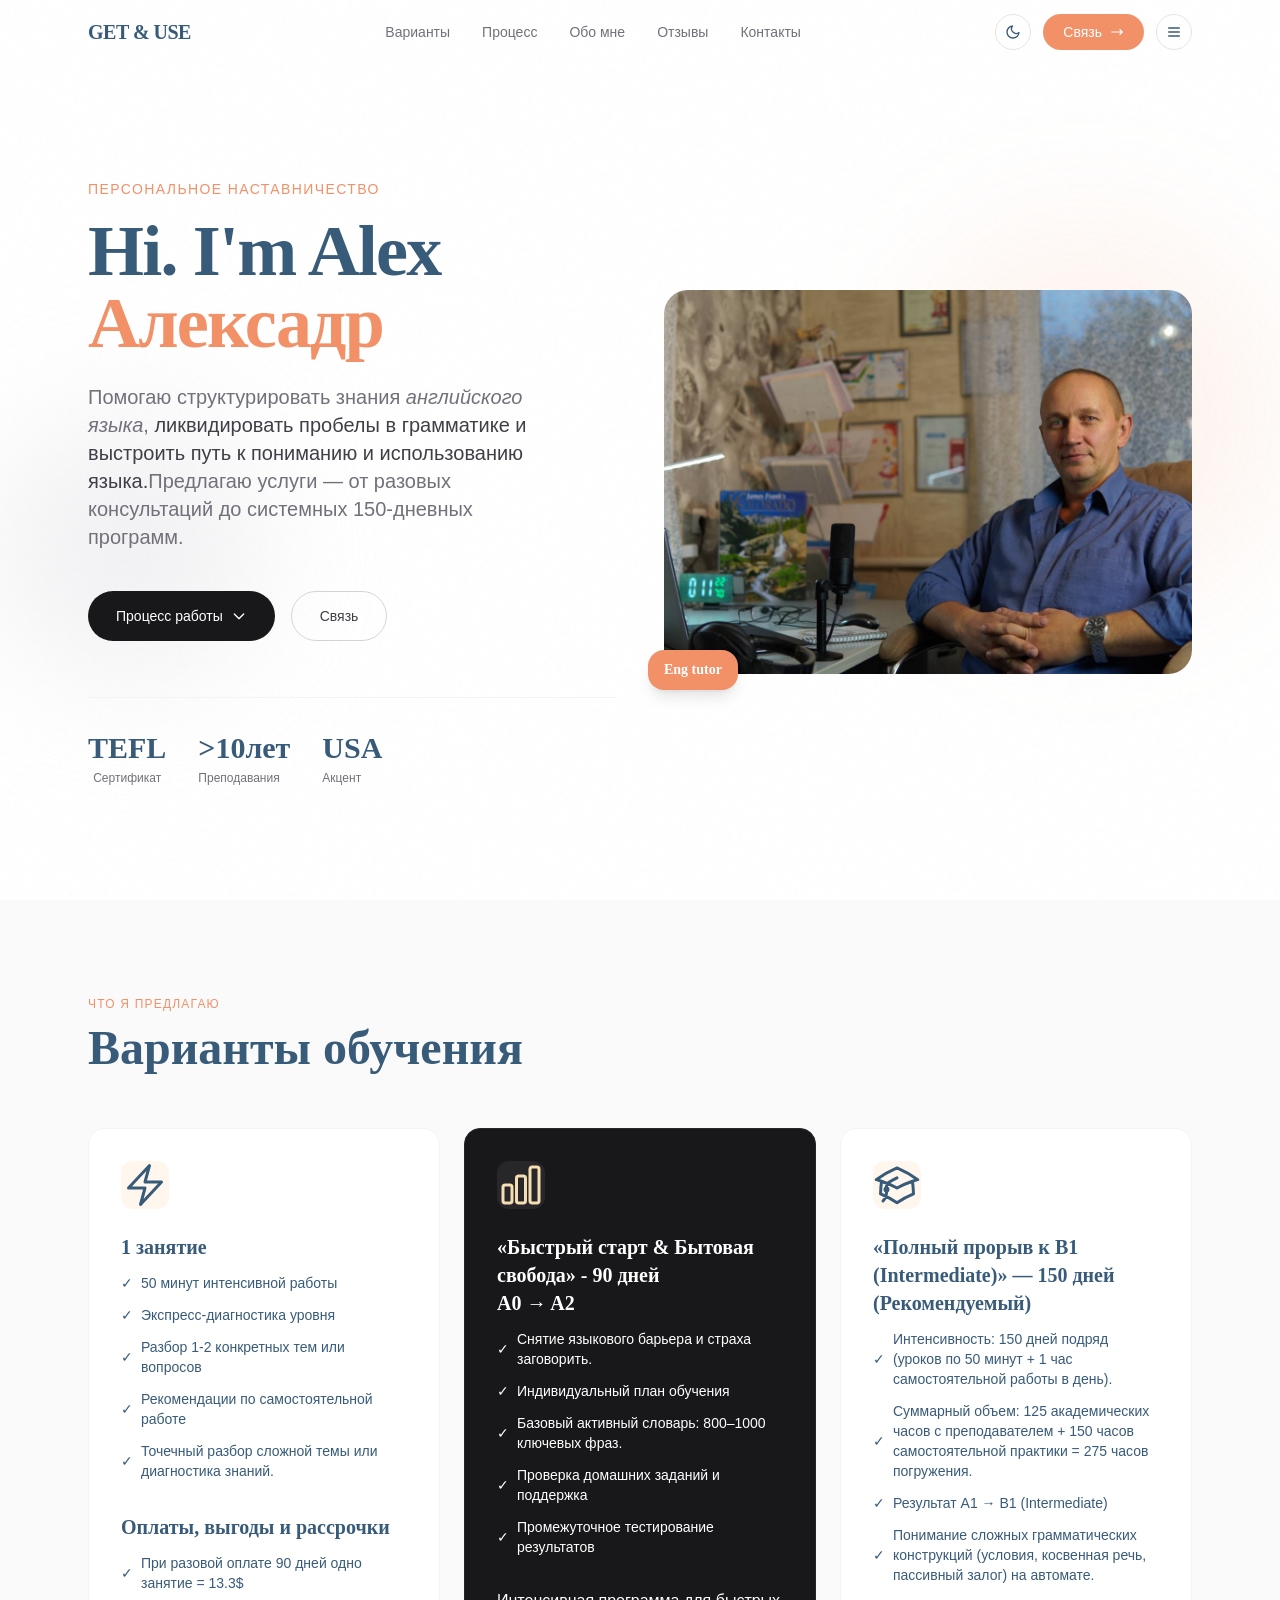
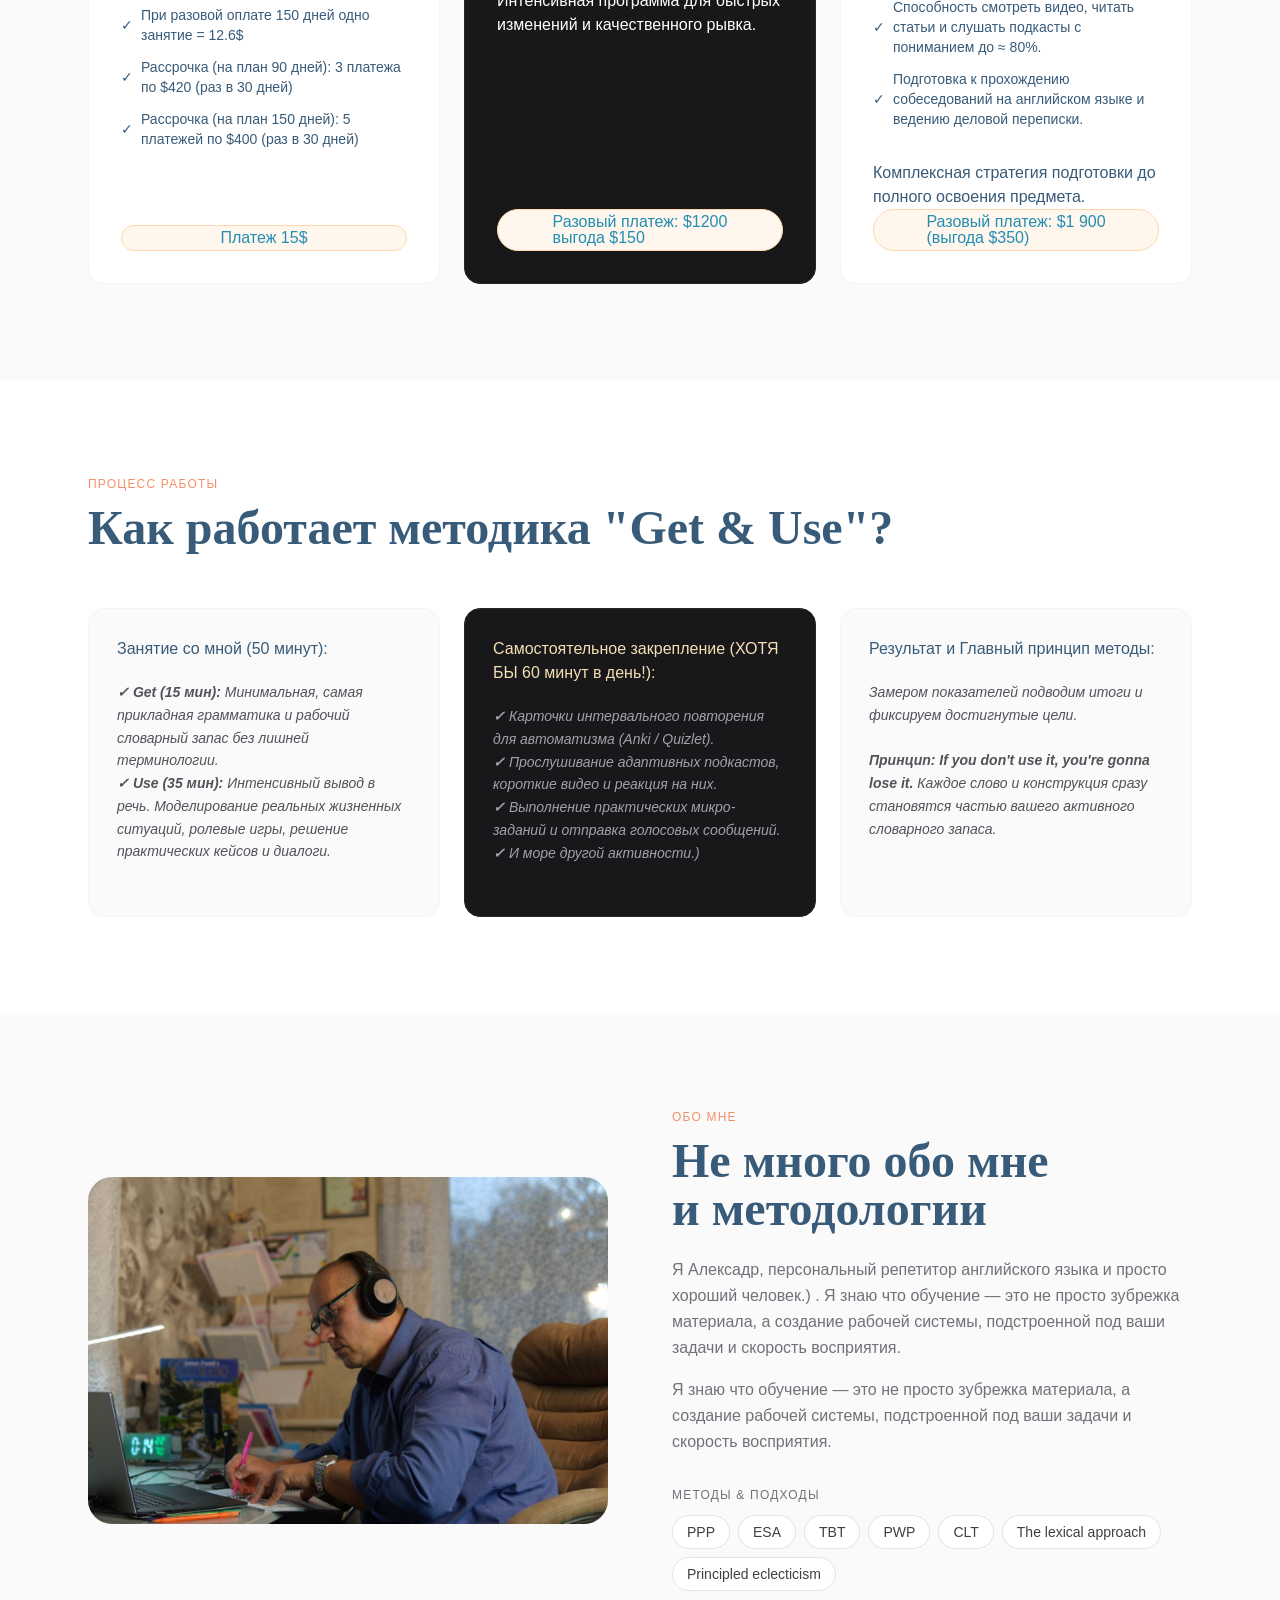
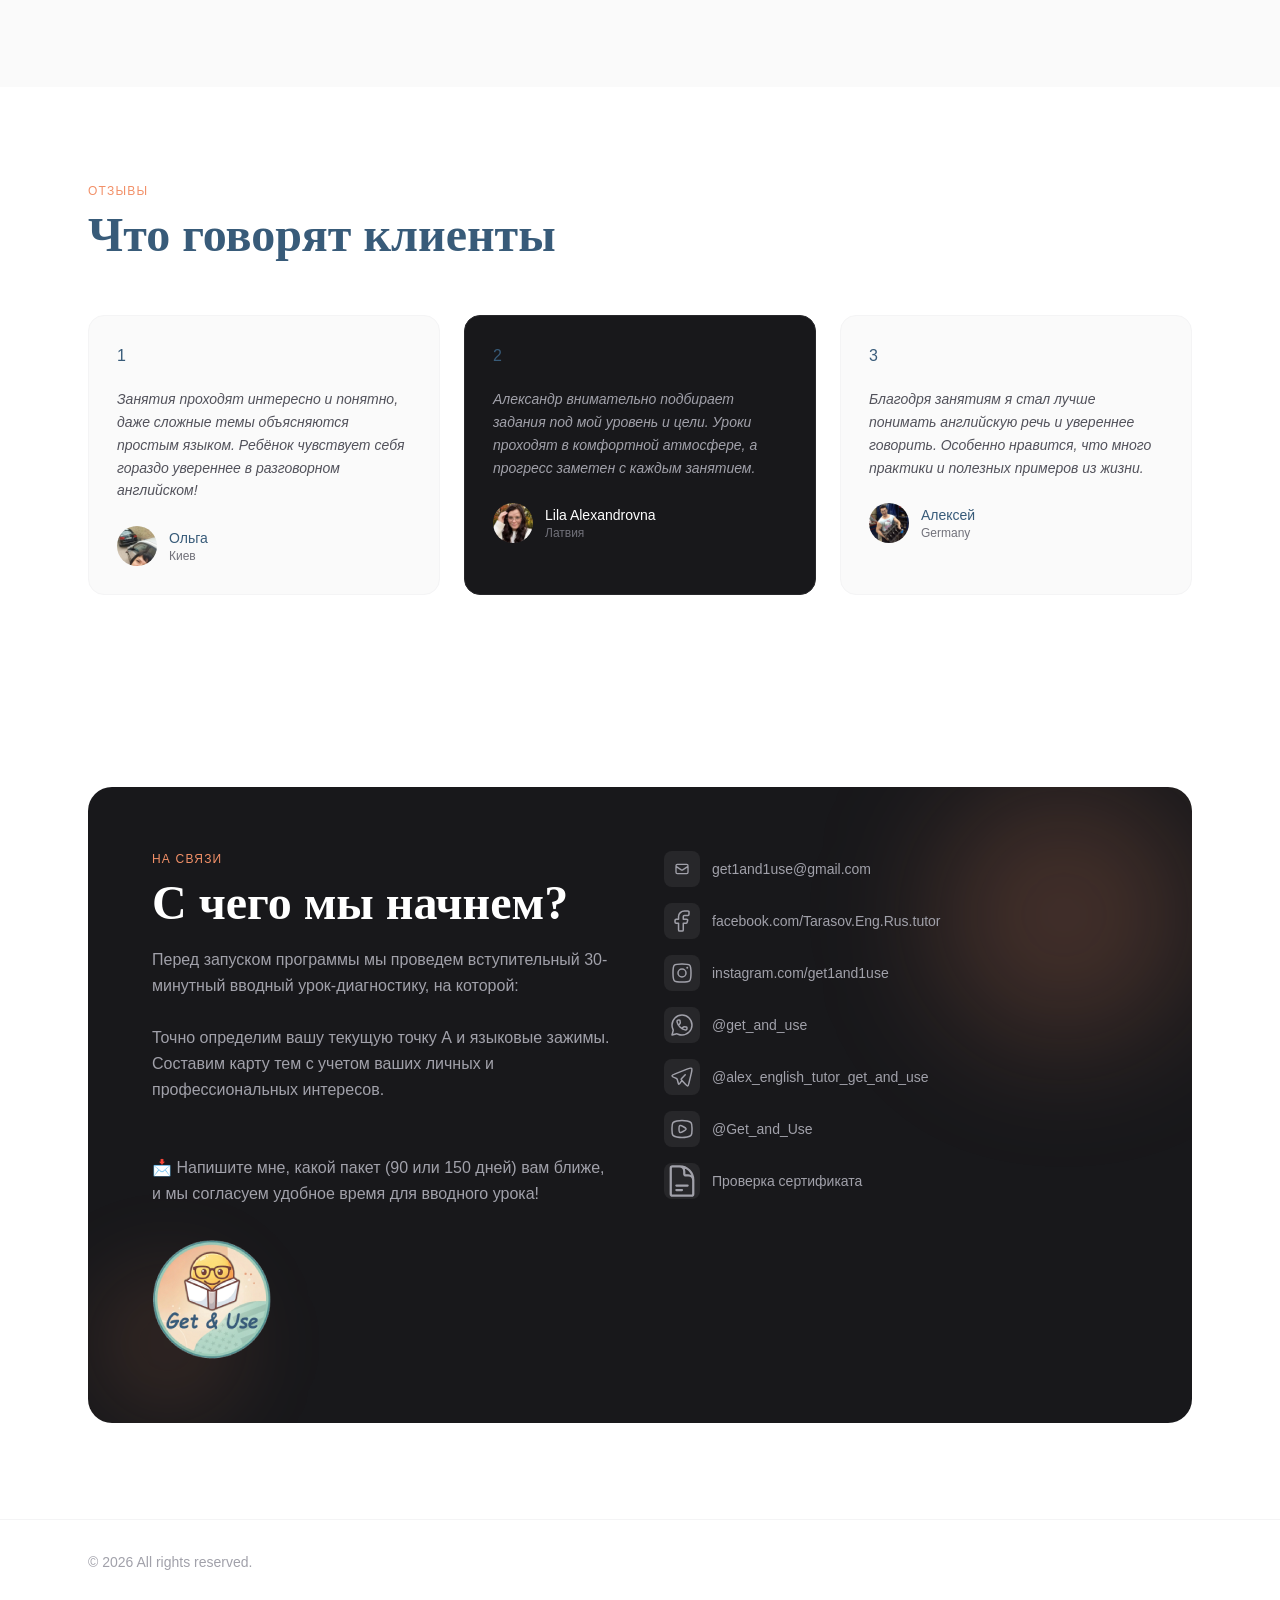
==== index.html @ e67968e3 "First commit" ====
<!DOCTYPE html>
<html lang="en" x-data="app()" :class="{&#39;dark&#39;:dark}" class="scroll-smooth"><head><meta http-equiv="Content-Type" content="text/html; charset=UTF-8">
<meta name="viewport" content="width=device-width, initial-scale=1.0">
<meta name="description" content="">
<meta name="keywords" content="">
<meta name="author" content="">
<meta property="og:title" content=" ">
<meta property="og:description" content="">
<meta property="og:type" content="website">
<title>Репетитор английского Alex - GET & USE</title>

<script defer="" src="./Website_files/cdn.min.js.download"></script>
<link rel="preconnect" href="https://fonts.googleapis.com/">
<link rel="preconnect" href="https://fonts.gstatic.com/" crossorigin="">
<link href="./Website_files/css2" rel="stylesheet">

<script>
tailwind.config = {
  darkMode: 'class',
  theme: {
    extend: {
      fontFamily: { display: ['PT Sans','sans-serif'], body: ['DM Sans','sans-serif'] },
      colors: { accent: '#FF6B2B', 'accent-light': '#FF8F5C' }
    }
  }
}
</script>

<style>
*,*::before,*::after{box-sizing:border-box}
html,body{font-family:'DM Sans',sans-serif}
h1,h2,h3,h4,h5,h6{font-family:'Comic Relief',sans-serif}
body{transition:background-color .3s,color .3s}

/* noise overlay */
body::before{content:'';position:fixed;inset:0;pointer-events:none;z-index:0;opacity:.35;
background-image:url("data:image/svg+xml,%3Csvg xmlns='http://www.w3.org/2000/svg' viewBox='0 0 200 200'%3E%3Cfilter id='n'%3E%3CfeTurbulence type='fractalNoise' baseFrequency='.9' numOctaves='4' stitchTiles='stitch'/%3E%3C/filter%3E%3Crect width='100%25' height='100%25' filter='url(%23n)' opacity='.05'/%3E%3C/svg%3E")}

/* scrollbar */
::-webkit-scrollbar{width:5px}
::-webkit-scrollbar-track{background:transparent}
::-webkit-scrollbar-thumb{background:#FF6B2B;border-radius:99px}

/* reveal on scroll */
.reveal{opacity:0;transform:translateY(26px);transition:opacity .6s cubic-bezier(.4,0,.2,1),transform .6s cubic-bezier(.4,0,.2,1)}
.reveal.in{opacity:1;transform:none}
.d1{transition-delay:.08s}.d2{transition-delay:.16s}.d3{transition-delay:.24s}.d4{transition-delay:.32s}

/* nav underline animation */
.nl{position:relative}
.nl::after{content:'';position:absolute;bottom:-2px;left:0;width:0;height:1.5px;background:currentColor;transition:width .22s cubic-bezier(.4,0,.2,1)}
.nl:hover::after,.nl.on::after{width:100%}
.nl.on{font-weight:500}

/* shimmer button */
.shimmer{position:relative;overflow:hidden}
.shimmer::after{content:'';position:absolute;top:0;left:-100%;width:60%;height:100%;background:rgba(255,255,255,.18);transform:skewX(-20deg);transition:left .4s cubic-bezier(.4,0,.2,1)}
.shimmer:hover::after{left:160%}

/* photo frames */
.pf{overflow:hidden;background:#d4d4d8}
.pf img{width:100%;height:100%;object-fit:cover;display:block}

/* card hover */
.card-h{transition:transform .28s cubic-bezier(.4,0,.2,1),border-color .18s}
.card-h:hover{transform:translateY(-4px)}

/* skill tag */
.stag{transition:border-color .18s}

[x-cloak]{display:none!important}
.dark header.scrolled{background-color:rgba(255,255,255,.95)!important}
.dark header.scrolled>nav{color:#18181b}
.dark header.scrolled>nav a:not(.shimmer),.dark header.scrolled>nav a:not(.shimmer) span{color:#18181b!important}
.dark header.scrolled>div{background-color:rgba(255,255,255,.95);border-color:#e4e4e7}
.dark header.scrolled>div a:not(.shimmer){color:#3f3f46!important}
.dark header.scrolled>div a:not(.shimmer):hover{color:#18181b!important}
</style>
<style>*, ::before, ::after{--tw-border-spacing-x:0;--tw-border-spacing-y:0;--tw-translate-x:0;--tw-translate-y:0;--tw-rotate:0;
  --tw-skew-x:0;--tw-skew-y:0;--tw-scale-x:1;--tw-scale-y:1;--tw-pan-x: ;--tw-pan-y: ;--tw-pinch-zoom: ;
  --tw-scroll-snap-strictness:proximity;--tw-gradient-from-position: ;--tw-gradient-via-position: ;--tw-gradient-to-position: ;
  --tw-ordinal: ;--tw-slashed-zero: ;--tw-numeric-figure: ;--tw-numeric-spacing: ;--tw-numeric-fraction: ;--tw-ring-inset: ;
  --tw-ring-offset-width:0px;--tw-ring-offset-color:#fff;
  --tw-ring-color:rgb(59 130 246 / 0.5);--tw-ring-offset-shadow:0 0 #0000;--tw-ring-shadow:0 0 #0000;
  --tw-shadow:0 0 #0000;--tw-shadow-colored:0 0 #0000;--tw-blur: ;--tw-brightness: ;--tw-contrast: ;
  --tw-grayscale: ;--tw-hue-rotate: ;--tw-invert: ;--tw-saturate: ;--tw-sepia: ;--tw-drop-shadow: ;
  --tw-backdrop-blur: ;--tw-backdrop-brightness: ;--tw-backdrop-contrast: ;--tw-backdrop-grayscale: ;
  --tw-backdrop-hue-rotate: ;--tw-backdrop-invert: ;--tw-backdrop-opacity: ;--tw-backdrop-saturate: ;
  --tw-backdrop-sepia: ;--tw-contain-size: ;--tw-contain-layout: ;--tw-contain-paint: ;--tw-contain-style: }
  ::backdrop{--tw-border-spacing-x:0;--tw-border-spacing-y:0;--tw-translate-x:0;--tw-translate-y:0;--tw-rotate:0;--tw-skew-x:0;--tw-skew-y:0;--tw-scale-x:1;--tw-scale-y:1;--tw-pan-x: ;--tw-pan-y: ;--tw-pinch-zoom: ;--tw-scroll-snap-strictness:proximity;--tw-gradient-from-position: ;--tw-gradient-via-position: ;--tw-gradient-to-position: ;--tw-ordinal: ;--tw-slashed-zero: ;--tw-numeric-figure: ;--tw-numeric-spacing: ;--tw-numeric-fraction: ;--tw-ring-inset: ;--tw-ring-offset-width:0px;--tw-ring-offset-color:#fff;--tw-ring-color:rgb(59 130 246 / 0.5);--tw-ring-offset-shadow:0 0 #0000;--tw-ring-shadow:0 0 #0000;--tw-shadow:0 0 #0000;--tw-shadow-colored:0 0 #0000;--tw-blur: ;--tw-brightness: ;--tw-contrast: ;--tw-grayscale: ;--tw-hue-rotate: ;--tw-invert: ;--tw-saturate: ;--tw-sepia: ;--tw-drop-shadow: ;--tw-backdrop-blur: ;--tw-backdrop-brightness: ;--tw-backdrop-contrast: ;--tw-backdrop-grayscale: ;--tw-backdrop-hue-rotate: ;--tw-backdrop-invert: ;--tw-backdrop-opacity: ;--tw-backdrop-saturate: ;--tw-backdrop-sepia: ;--tw-contain-size: ;--tw-contain-layout: ;--tw-contain-paint: ;--tw-contain-style: }/* ! tailwindcss v3.4.17 | MIT License | https://tailwindcss.com */*,::after,::before{box-sizing:border-box;border-width:0;border-style:solid;border-color:#e5e7eb}::after,::before{--tw-content:''}:host,html{line-height:1.5;-webkit-text-size-adjust:100%;-moz-tab-size:4;tab-size:4;font-family:ui-sans-serif, system-ui, sans-serif, "Apple Color Emoji", "Segoe UI Emoji", "Segoe UI Symbol", "Noto Color Emoji";
  font-feature-settings:normal;font-variation-settings:normal;-webkit-tap-highlight-color:transparent}body{margin:0;line-height:inherit}hr{height:0;color:inherit;border-top-width:1px}abbr:where([title]){-webkit-text-decoration:underline dotted;text-decoration:underline dotted}h1,h2,h3,h4,h5,h6{font-size:inherit;font-weight:inherit}a{color:inherit;text-decoration:inherit}b,strong{font-weight:bolder}code,kbd,pre,samp{font-family:ui-monospace, SFMono-Regular, Menlo, Monaco, Consolas, "Liberation Mono", "Courier New", monospace;font-feature-settings:normal;font-variation-settings:normal;font-size:1em}small{font-size:80%}sub,sup{font-size:75%;line-height:0;position:relative;vertical-align:baseline}sub{bottom:-.25em}sup{top:-.5em}table{text-indent:0;border-color:inherit;border-collapse:collapse}button,input,optgroup,select,textarea{font-family:inherit;font-feature-settings:inherit;font-variation-settings:inherit;font-size:100%;font-weight:inherit;line-height:inherit;letter-spacing:inherit;color:inherit;margin:0;padding:0}button,select{text-transform:none}button,input:where([type=button]),input:where([type=reset]),input:where([type=submit]){-webkit-appearance:button;background-color:transparent;background-image:none}:-moz-focusring{outline:auto}:-moz-ui-invalid{box-shadow:none}progress{vertical-align:baseline}::-webkit-inner-spin-button,::-webkit-outer-spin-button{height:auto}[type=search]{-webkit-appearance:textfield;outline-offset:-2px}::-webkit-search-decoration{-webkit-appearance:none}::-webkit-file-upload-button{-webkit-appearance:button;font:inherit}summary{display:list-item}blockquote,dd,dl,figure,h1,h2,h3,h4,h5,h6,hr,p,pre{margin:0}fieldset{margin:0;padding:0}legend{padding:0}menu,ol,ul{list-style:none;margin:0;padding:0}dialog{padding:0}textarea{resize:vertical}input::placeholder,textarea::placeholder{opacity:1;color:#9ca3af}[role=button],button{cursor:pointer}:disabled{cursor:default}audio,canvas,embed,iframe,img,object,svg,video{display:block;vertical-align:middle}img,video{max-width:100%;height:auto}[hidden]:where(:not([hidden=until-found])){display:none}.pointer-events-none{pointer-events:none}.fixed{position:fixed}.absolute{position:absolute}.relative{position:relative}.inset-x-0{left:0px;right:0px}.-bottom-4{bottom:-1rem}.-left-4{left:-1rem}.bottom-1\/4{bottom:25%}.left-0{left:0px}.right-0{right:0px}.top-0{top:0px}.top-1\/4{top:25%}.bottom-0{bottom:0px}.z-10{z-index:10}.z-50{z-index:50}.order-1{order:1}.order-2{order:2}.mx-auto{margin-left:auto;margin-right:auto}.mb-1\.5{margin-bottom:0.375rem}.mb-10{margin-bottom:2.5rem}.mb-14{margin-bottom:3.5rem}.mb-2{margin-bottom:0.5rem}.mb-3{margin-bottom:0.75rem}.mb-4{margin-bottom:1rem}.mb-5{margin-bottom:1.25rem}.mb-6{margin-bottom:1.5rem}.mb-8{margin-bottom:2rem}.mt-1{margin-top:0.25rem}.mt-14{margin-top:3.5rem}.block{display:block}.flex{display:flex}.inline-flex{display:inline-flex}.grid{display:grid}.hidden{display:none}.aspect-square{aspect-ratio:1 / 1}.h-12{height:3rem}.h-16{height:4rem}.h-3\.5{height:0.875rem}.h-4{height:1rem}.h-48{height:12rem}.h-6{height:1.5rem}.h-64{height:16rem}.h-72{height:18rem}.h-9{height:2.25rem}.h-96{height:24rem}.h-full{height:100%}.h-10{height:2.5rem}.h-40{height:10rem}.h-44{height:11rem}.min-h-screen{min-height:100vh}.w-12{width:3rem}.w-3\.5{width:0.875rem}.w-4{width:1rem}.w-6{width:1.5rem}.w-64{width:16rem}.w-72{width: 25rem}.w-9{width:2.25rem}.w-96{width:24rem}.w-full{width:100%}.w-10{width:2.5rem}.w-40{width:10rem}.max-w-6xl{max-width:72rem}.max-w-md{max-width:28rem}.max-w-sm{max-width:24rem}.shrink-0{flex-shrink:0}.resize-none{resize:none}.flex-col{flex-direction:column}.flex-wrap{flex-wrap:wrap}.items-start{align-items:flex-start}.items-center{align-items:center}.justify-center{justify-content:center}.justify-between{justify-content:space-between}.gap-0\.5{gap:0.125rem}.gap-1\.5{gap:0.375rem}.gap-12{gap:3rem}.gap-16{gap:4rem}.gap-2{gap:0.5rem}.gap-3{gap:0.75rem}.gap-4{gap:1rem}.gap-6{gap:1.5rem}.gap-8{gap:2rem}.self-start{align-self:flex-start}.overflow-hidden{overflow:hidden}.scroll-smooth{scroll-behavior:smooth}.rounded-2xl{border-radius:1rem}.rounded-3xl{border-radius:1.5rem}.rounded-full{border-radius:9999px}.rounded-xl{border-radius:0.75rem}.rounded-lg{border-radius:0.5rem}.border{border-width:1px}.border-t{border-top-width:1px}.border-orange-200{--tw-border-opacity:1;border-color:rgb(254 215 170 / var(--tw-border-opacity, 1))}.border-zinc-100{--tw-border-opacity:1;border-color:rgb(244 244 245 / var(--tw-border-opacity, 1))}.border-zinc-200{--tw-border-opacity:1;border-color:rgb(228 228 231 / var(--tw-border-opacity, 1))}.border-zinc-300{--tw-border-opacity:1;border-color:rgb(212 212 216 / var(--tw-border-opacity, 1))}.border-zinc-800{--tw-border-opacity:1;border-color:rgb(39 39 42 / var(--tw-border-opacity, 1))}.border-zinc-700{--tw-border-opacity:1;border-color:rgb(63 63 70 / var(--tw-border-opacity, 1))}
  .bg-accent{--tw-bg-opacity:1;background-color:rgb(242 144 104 / var(--tw-bg-opacity, 1))}.bg-accent\/10{background-color:rgb(242 144 104 / 0.1)}.bg-orange-50{--tw-bg-opacity:1;background-color:rgb(255 247 237 / var(--tw-bg-opacity, 1))}.bg-white{--tw-bg-opacity:1;background-color:rgb(255 255 255 / var(--tw-bg-opacity, 1))}.bg-zinc-100{--tw-bg-opacity:1;background-color:rgb(244 244 245 / var(--tw-bg-opacity, 1))}.bg-zinc-200{--tw-bg-opacity:1;background-color:rgb(228 228 231 / var(--tw-bg-opacity, 1))}.bg-zinc-200\/50{background-color:rgb(228 228 231 / 0.5)}.bg-zinc-50{--tw-bg-opacity:1;background-color:rgb(250 250 250 / var(--tw-bg-opacity, 1))}.bg-zinc-800{--tw-bg-opacity:1;background-color:rgb(39 39 42 / var(--tw-bg-opacity, 1))}.bg-zinc-900{--tw-bg-opacity:1;background-color:rgb(24 24 27 / var(--tw-bg-opacity, 1))}.bg-accent\/20{background-color:rgb(242 144 104 / 0.2)}.fill-current{fill:currentColor}.p-6{padding:1.5rem}.p-7{padding:1.75rem}.p-8{padding:2rem}.p-10{padding:2.5rem}.px-3{padding-left:0.75rem;padding-right:0.75rem}.px-3\.5{padding-left:0.875rem;padding-right:0.875rem}.px-4{padding-left:1rem;padding-right:1rem}
  .px-5{padding-left:1.25rem;padding-right:1.25rem}.px-6{padding-left:1.5rem;padding-right:1.5rem}.px-7{padding-left:1.75rem;padding-right:1.75rem}.py-1{padding-top:0.25rem;padding-bottom:0.25rem}.py-1\.5{padding-top:0.375rem;padding-bottom:0.375rem}.py-2{padding-top:0.5rem;padding-bottom:0.5rem}.py-2\.5{padding-top:0.625rem;padding-bottom:0.625rem}.py-24{padding-top:6rem;padding-bottom:6rem}.py-3\.5{padding-top:0.875rem;padding-bottom:0.875rem}.py-5{padding-top:1.25rem;padding-bottom:1.25rem}.px-2\.5{padding-left:0.625rem;padding-right:0.625rem}.py-3{padding-top:0.75rem;padding-bottom:0.75rem}.py-8{padding-top:2rem;padding-bottom:2rem}.pt-16{padding-top:4rem}.pt-2{padding-top:0.5rem}.pt-8{padding-top:2rem}.font-display{font-family:CURSIVE}.text-2xl{font-size:1.5rem;line-height:2rem}.text-3xl{font-size:1.875rem;line-height:2.25rem}.text-4xl{font-size:2.25rem;line-height:2.5rem}.text-5xl{font-size:3rem;line-height:1}.text-lg{font-size:1.125rem;line-height:1.75rem}.text-sm{font-size:0.875rem;line-height:1.25rem}.text-xl{font-size:1.25rem;line-height:1.75rem}.text-xs{font-size:0.75rem;line-height:1rem}.font-bold{font-weight:700}.font-light{font-weight:300}.font-medium{font-weight:500}.uppercase{text-transform:uppercase}.italic{font-style:italic}.leading-\[1\.05\]{line-height:1.05}.leading-relaxed{line-height:1.625}.leading-tight{line-height:1.25}.tracking-tight{letter-spacing:-0.025em}.tracking-widest{letter-spacing:0.1em}.text-accent{--tw-text-opacity:1;color:rgb(242 144 104 / var(--tw-text-opacity, 1))}.text-white{--tw-text-opacity:1;color:rgb(255 255 255 / var(--tw-text-opacity, 1))}
  .text-zinc-400{--tw-text-opacity:1;color:rgb(161 161 170 / var(--tw-text-opacity, 1))}
  .text-zinc-500{--tw-text-opacity:1;color:rgb(113 113 122 / var(--tw-text-opacity, 1))}
  .text-zinc-600{--tw-text-opacity:1;color:rgb(82 82 91 / var(--tw-text-opacity, 1))}
  .text-zinc-700{--tw-text-opacity:1;color:rgb(63 63 70 / var(--tw-text-opacity, 1))}
  .text-zinc-900{--tw-text-opacity:1;color:rgb(56 91 121 / var(--tw-text-opacity, 1))}
  
  .antialiased{-webkit-font-smoothing:antialiased;-moz-osx-font-smoothing:grayscale}
  .placeholder-zinc-600::placeholder{--tw-placeholder-opacity:1;color:rgb(82 82 91 / var(--tw-placeholder-opacity, 1))}
  .shadow-lg{--tw-shadow:0 10px 15px -3px rgb(0 0 0 / 0.1), 0 4px 6px -4px rgb(0 0 0 / 0.1);--tw-shadow-colored:0 10px 15px -3px var(--tw-shadow-color), 0 4px 6px -4px var(--tw-shadow-color);box-shadow:var(--tw-ring-offset-shadow, 0 0 #0000), var(--tw-ring-shadow, 0 0 #0000), var(--tw-shadow)}.blur-3xl{--tw-blur:blur(64px);filter:var(--tw-blur) var(--tw-brightness) var(--tw-contrast) var(--tw-grayscale) var(--tw-hue-rotate) var(--tw-invert) var(--tw-saturate) var(--tw-sepia) var(--tw-drop-shadow)}.blur-2xl{--tw-blur:blur(40px);filter:var(--tw-blur) var(--tw-brightness) var(--tw-contrast) var(--tw-grayscale) var(--tw-hue-rotate) var(--tw-invert) var(--tw-saturate) var(--tw-sepia) var(--tw-drop-shadow)}
  .transition-all{transition-property:all;transition-timing-function:cubic-bezier(0.4, 0, 0.2, 1);transition-duration:150ms}.transition-colors{transition-property:color, background-color, border-color, fill, stroke, -webkit-text-decoration-color;transition-property:color, background-color, border-color, text-decoration-color, fill, stroke;transition-property:color, background-color, border-color, text-decoration-color, fill, stroke, -webkit-text-decoration-color;transition-timing-function:cubic-bezier(0.4, 0, 0.2, 1);transition-duration:150ms}.duration-300{transition-duration:300ms}.hover\:border-accent:hover{--tw-border-opacity:1;border-color:rgb(255 107 43 / var(--tw-border-opacity, 1))}.hover\:bg-accent-light:hover{--tw-bg-opacity:1;background-color:rgb(255 143 92 / var(--tw-bg-opacity, 1))}.hover\:bg-zinc-100:hover{--tw-bg-opacity:1;background-color:rgb(244 244 245 / var(--tw-bg-opacity, 1))}.hover\:bg-zinc-50:hover{--tw-bg-opacity:1;background-color:rgb(250 250 250 / var(--tw-bg-opacity, 1))}.hover\:bg-zinc-700:hover{--tw-bg-opacity:1;background-color:rgb(63 63 70 / var(--tw-bg-opacity, 1))}.hover\:text-accent:hover{--tw-text-opacity:1;color:rgb(255 107 43 / var(--tw-text-opacity, 1))}
  .hover\:text-zinc-900:hover{--tw-text-opacity:1;color:rgb(56 91 121 / var(--tw-text-opacity, 1))}
  .hover\:text-white:hover{--tw-text-opacity:1;color:rgb(255 255 255 / var(--tw-text-opacity, 1))}
  .focus\:border-accent:focus{--tw-border-opacity:1;border-color:rgb(255 107 43 / var(--tw-border-opacity, 1))}
  .focus\:outline-none:focus{outline:2px solid transparent;outline-offset:2px}
  .group:hover .group-hover\:bg-accent\/10{background-color:rgb(255 107 43 / 0.1)}
  .group:hover .group-hover\:bg-accent\/20{background-color:rgb(255 107 43 / 0.2)}
  .group:hover .group-hover\:text-accent{--tw-text-opacity:1;color:rgb(255 107 43 / var(--tw-text-opacity, 1))}
  .dark\:border-zinc-700:is(.dark *){--tw-border-opacity:1;border-color:rgb(63 63 70 / var(--tw-border-opacity, 1))}
  .dark\:border-zinc-800:is(.dark *){--tw-border-opacity:1;border-color:rgb(39 39 42 / var(--tw-border-opacity, 1))}
  .dark\:border-zinc-900:is(.dark *){--tw-border-opacity:1;border-color:rgb(24 24 27 / var(--tw-border-opacity, 1))}
  .dark\:bg-white:is(.dark *){--tw-bg-opacity:1;background-color:rgb(255 255 255 / var(--tw-bg-opacity, 1))}
  .dark\:bg-zinc-700:is(.dark *){--tw-bg-opacity:1;background-color:rgb(63 63 70 / var(--tw-bg-opacity, 1))}
  .dark\:bg-zinc-800:is(.dark *){--tw-bg-opacity:1;background-color:rgb(39 39 42 / var(--tw-bg-opacity, 1))}
  .dark\:bg-zinc-800\/30:is(.dark *){background-color:rgb(39 39 42 / 0.3)}
  .dark\:bg-zinc-900:is(.dark *){--tw-bg-opacity:1;background-color:rgb(24 24 27 / var(--tw-bg-opacity, 1))}
  .dark\:bg-zinc-900\/40:is(.dark *){background-color:rgb(24 24 27 / 0.4)}
  .dark\:bg-zinc-950:is(.dark *){--tw-bg-opacity:1;background-color:rgb(9 9 11 / var(--tw-bg-opacity, 1))}
  .dark\:text-white:is(.dark *){--tw-text-opacity:1;color:rgb(255 255 255 / var(--tw-text-opacity, 1))}
  .dark\:text-zinc-100:is(.dark *){--tw-text-opacity:1;color:rgb(244 244 245 / var(--tw-text-opacity, 1))}
  .dark\:text-zinc-300:is(.dark *){--tw-text-opacity:1;color:rgb(212 212 216 / var(--tw-text-opacity, 1))}
  .dark\:text-zinc-400:is(.dark *){--tw-text-opacity:1;color:rgb(161 161 170 / var(--tw-text-opacity, 1))}
  
  .dark\:text-zinc-900:is(.dark *){--tw-text-opacity:1;color:rgb(56 91 121 / var(--tw-text-opacity, 1))}
  .dark\:hover\:bg-zinc-200:hover:is(.dark *){--tw-bg-opacity:1;background-color:rgb(228 228 231 / var(--tw-bg-opacity, 1))}
  .dark\:hover\:bg-zinc-900:hover:is(.dark *){--tw-bg-opacity:1;background-color:rgb(24 24 27 / var(--tw-bg-opacity, 1))}
  .dark\:hover\:text-white:hover:is(.dark *){--tw-text-opacity:1;color:rgb(255 255 255 / var(--tw-text-opacity, 1))}@media (min-width: 640px){.sm\:grid-cols-2{grid-template-columns:repeat(2, minmax(0, 1fr))}.sm\:flex-row{flex-direction:row}.sm\:items-end{align-items:flex-end}.sm\:self-auto{align-self:auto}}@media (min-width: 768px){.md\:order-1{order:1}.md\:order-2{order:2}.md\:row-span-2{grid-row:span 2 / span 2}.md\:flex{display:flex}.md\:inline-flex{display:inline-flex}.md\:hidden{display:none}.md\:h-80{height:18rem}.md\:w-80{width:33rem}.md\:grid-cols-2{grid-template-columns:repeat(2, minmax(0, 1fr))}.md\:grid-cols-3{grid-template-columns:repeat(3, minmax(0, 1fr))}.md\:justify-end{justify-content:flex-end}.md\:p-16{padding:4rem}.md\:text-5xl{font-size:3rem;line-height:1}.md\:text-6xl{font-size:3.75rem;line-height:1}.md\:text-xl{font-size:1.25rem;line-height:1.75rem}}@media (min-width: 1024px){.lg\:h-96{height:24rem}.lg\:w-96{width:33rem}.lg\:text-7xl{font-size:4.5rem;line-height:1}}
  
  .bg-white\/90 {
    background-color: rgb(255 255 255 / 0.9);
  }
  .backdrop-blur-md {
    --tw-backdrop-blur: blur(12px);
  }
  .flex {
    display: flex;
  }
  .space-y-3 > :not([hidden]) ~ :not([hidden]) {
    --tw-space-y-reverse: 0;
    margin-top: calc(0.75rem * calc(1 - var(--tw-space-y-reverse)));
    margin-bottom: calc(0.75rem * var(--tw-space-y-reverse));
  }
  .mr-2{margin-right: 0.5rem;}
  .price_box {
    display: flex;
    justify-content: center; /* horizontal */
    align-items: center;     /* vertical */
    font-size: 1em;
    margin-top: auto;
    color: rgb(35 141 178);
  }
  .wheat{color: wheat; }

</style><style></style></head>

<body class="bg-white dark:bg-zinc-950 text-zinc-900 dark:text-zinc-100 antialiased">

<!-- ═══ NAV ═══ -->
<header class="fixed inset-x-0 top-0 z-50 transition-all duration-300" :class="sc?&#39;bg-white/90 dark:bg-zinc-950/90 backdrop-blur-md shadow-sm shadow-black/5 scrolled&#39;:&#39;&#39;">
  <nav class="max-w-6xl mx-auto px-6 h-16 flex items-center justify-between" aria-label="Main navigation">

    <a href="/" class="font-display font-bold text-xl tracking-tight relative z-10">
      <span class="text-zinc-900 dark:text-white">GET & USE</span><!--span class="text-accent">USE</span-->
    </a>

    <ul class="hidden md:flex items-center gap-8 text-sm" role="list">
      <li><a href="#services" class="nl text-zinc-500 dark:text-zinc-400 hover:text-zinc-900 dark:hover:text-white transition-colors" :class="s===&#39;services&#39;?&#39;on !text-zinc-900 dark:!text-white&#39;:&#39;&#39;">Варианты</a></li>
      <li><a href="#work" class="nl text-zinc-500 dark:text-zinc-400 hover:text-zinc-900 dark:hover:text-white transition-colors" :class="s===&#39;work&#39;?&#39;on !text-zinc-900 dark:!text-white&#39;:&#39;&#39;">Процесс</a></li>
      <li><a href="#about" class="nl text-zinc-500 dark:text-zinc-400 hover:text-zinc-900 dark:hover:text-white transition-colors" :class="s===&#39;about&#39;?&#39;on !text-zinc-900 dark:!text-white&#39;:&#39;&#39;">Обо мне</a></li>
      <li><a href="#reviews" class="nl text-zinc-500 dark:text-zinc-400 hover:text-zinc-900 dark:hover:text-white transition-colors" :class="s===&#39;reviews&#39;?&#39;on !text-zinc-900 dark:!text-white&#39;:&#39;&#39;">Отзывы</a></li>
      <li><a href="#contact" class="nl text-zinc-500 dark:text-zinc-400 hover:text-zinc-900 dark:hover:text-white transition-colors" :class="s===&#39;contact&#39;?&#39;on !text-zinc-900 dark:!text-white&#39;:&#39;&#39;">Контакты</a></li>
    </ul>

    <div class="flex items-center gap-3">
      <!-- dark toggle -->
      <button @click="dark=!dark" class="w-9 h-9 flex items-center justify-center rounded-full border border-zinc-200 dark:border-zinc-800 hover:bg-zinc-100 dark:hover:bg-zinc-900 transition-colors" :aria-label="dark?&#39;Light mode&#39;:&#39;Dark mode&#39;" aria-label="Dark mode">
        <svg x-show="!dark" class="w-4 h-4" fill="none" viewBox="0 0 24 24" stroke="currentColor" aria-hidden="true"><path stroke-linecap="round" stroke-linejoin="round" stroke-width="2" d="M21 12.79A9 9 0 1111.21 3 7 7 0 0021 12.79z"></path></svg>
        <svg x-show="dark" class="w-4 h-4" fill="none" viewBox="0 0 24 24" stroke="currentColor" aria-hidden="true" style="display: none;"><path stroke-linecap="round" stroke-linejoin="round" stroke-width="2" d="M12 3v1m0 16v1m9-9h-1M4 12H3m15.364-6.364l-.707.707M6.343 17.657l-.707.707M17.657 17.657l-.707-.707M6.343 6.343l-.707-.707M12 8a4 4 0 100 8 4 4 0 000-8z"></path></svg>
      </button>
      <!-- связь -->
      <a href="#contact" class="hidden md:inline-flex items-center gap-2 shimmer bg-accent text-white text-sm font-medium px-5 py-2 rounded-full hover:bg-accent-light transition-colors">
        Связь <svg class="w-3.5 h-3.5" fill="none" viewBox="0 0 24 24" stroke="currentColor" aria-hidden="true"><path stroke-linecap="round" stroke-linejoin="round" stroke-width="2" d="M17 8l4 4m0 0l-4 4m4-4H3"></path></svg>
      </a>
      <!-- hamburger -->
      <button @click="mm=!mm" class="md:hidden w-9 h-9 flex items-center justify-center rounded-full border border-zinc-200 dark:border-zinc-800" :aria-expanded="mm" aria-label="Toggle menu" aria-expanded="false">
        <svg x-show="!mm" class="w-4 h-4" fill="none" viewBox="0 0 24 24" stroke="currentColor" aria-hidden="true"><path stroke-linecap="round" stroke-linejoin="round" stroke-width="2" d="M4 6h16M4 12h16M4 18h16"></path></svg>
        <svg x-show="mm" class="w-4 h-4" fill="none" viewBox="0 0 24 24" stroke="currentColor" aria-hidden="true" style="display: none;"><path stroke-linecap="round" stroke-linejoin="round" stroke-width="2" d="M6 18L18 6M6 6l12 12"></path></svg>
      </button>
    </div>
  </nav>

  <!-- mobile menu -->
  <div x-show="mm" x-transition:enter="transition ease-out duration-200" x-transition:enter-start="opacity-0 -translate-y-2" x-transition:enter-end="opacity-100 translate-y-0" x-transition:leave="transition ease-in duration-150" x-transition:leave-start="opacity-100 translate-y-0" x-transition:leave-end="opacity-0 -translate-y-2" class="md:hidden bg-white dark:bg-zinc-950 border-t border-zinc-100 dark:border-zinc-900" style="display: none;">
    <ul class="flex flex-col px-6 py-5 gap-4 text-sm font-medium" role="list">
      <li><a href="#services" @click="mm=false" class="block text-zinc-700 dark:text-zinc-300 hover:text-accent transition-colors">Services</a></li>
      <li><a href="#work" @click="mm=false" class="block text-zinc-700 dark:text-zinc-300 hover:text-accent transition-colors">Work</a></li>
      <li><a href="#about" @click="mm=false" class="block text-zinc-700 dark:text-zinc-300 hover:text-accent transition-colors">About</a></li>
      <li><a href="https://themewagon.github.io/folio-tailwind/#reviews" @click="mm=false" class="block text-zinc-700 dark:text-zinc-300 hover:text-accent transition-colors">Reviews</a></li>
      <li><a href="https://themewagon.github.io/folio-tailwind/#blog" @click="mm=false" class="block text-zinc-700 dark:text-zinc-300 hover:text-accent transition-colors">Blog</a></li>
      <li><a href="https://themewagon.github.io/folio-tailwind/#contact" @click="mm=false" class="block text-zinc-700 dark:text-zinc-300 hover:text-accent transition-colors">Contact</a></li>
      <li class="pt-2 border-t border-zinc-100 dark:border-zinc-900">
        <a href="https://themewagon.github.io/folio-tailwind/#contact" @click="mm=false" class="inline-flex shimmer bg-accent text-white font-medium text-sm px-5 py-2.5 rounded-full">Hire me →</a>
      </li>
    </ul>
  </div>
</header>

<main>

<!-- ═══ HERO ═══ -->
<section id="hero" class="relative min-h-screen flex items-center pt-16 overflow-hidden">
  <div class="absolute top-1/4 right-0 w-96 h-96 bg-accent/10 rounded-full blur-3xl pointer-events-none" aria-hidden="true"></div>
  <div class="absolute bottom-1/4 left-0 w-64 h-64 bg-zinc-200/50 dark:bg-zinc-800/30 rounded-full blur-3xl pointer-events-none" aria-hidden="true"></div>

  <div class="relative z-10 max-w-6xl mx-auto px-6 py-24 w-full">
    <div class="grid md:grid-cols-2 gap-12 items-center">

      <div>
        <p class="reveal text-sm font-medium text-accent tracking-widest uppercase mb-4 in">Персональное наставничество</p>
        <h1 class="reveal d1 font-display font-bold text-5xl md:text-6xl lg:text-7xl leading-[1.05] tracking-tight text-zinc-900 dark:text-white mb-6 in">
          Hi. I'm Alex <span class="text-accent">Алексадр</span>
        </h1>
        <p class="reveal d2 text-lg md:text-xl text-zinc-500 dark:text-zinc-400 font-light leading-relaxed max-w-md mb-10 in">
          Помогаю структурировать знания <i>английского языка</i>, <strong class="font-medium text-zinc-700 dark:text-zinc-300">ликвидировать пробелы в грамматике и выстроить путь к пониманию и использованию языка.</strong>Предлагаю услуги — от разовых консультаций до системных 150-дневных программ.
        </p>
        <div class="reveal d3 flex flex-wrap gap-4 in">
          <a href="#work" class="shimmer inline-flex items-center gap-2 bg-zinc-900 dark:bg-white text-white dark:text-zinc-900 font-medium px-7 py-3.5 rounded-full hover:bg-zinc-700 dark:hover:bg-zinc-200 transition-colors text-sm">
            Процесс работы
            <svg class="w-4 h-4" fill="none" viewBox="0 0 24 24" stroke="currentColor" aria-hidden="true"><path stroke-linecap="round" stroke-linejoin="round" stroke-width="2" d="M19 9l-7 7-7-7"></path></svg>
          </a>
          <a href="#contact" class="inline-flex items-center gap-2 border border-zinc-300 dark:border-zinc-700 text-zinc-700 dark:text-zinc-300 font-medium px-7 py-3.5 rounded-full hover:bg-zinc-50 dark:hover:bg-zinc-900 transition-colors text-sm">Связь</a>
        </div>
        <div class="reveal d4 flex gap-8 mt-14 pt-8 border-t border-zinc-100 dark:border-zinc-900">
          <button type="button" class="tefl_modal cursor-pointer text-left focus-visible:outline focus-visible:outline-2 focus-visible:outline-offset-4 focus-visible:outline-accent" aria-haspopup="dialog" aria-controls="tefl-dialog">
            <p class="font-display font-bold text-3xl text-zinc-900 dark:text-white">TEFL</p>
            <p class="text-xs text-zinc-500 dark:text-zinc-400 mt-1">Сертификат</p>
          </button>
          
          <div><p class="font-display font-bold text-3xl text-zinc-900 dark:text-white">>10лет</p><p class="text-xs text-zinc-500 dark:text-zinc-400 mt-1">Преподавания</p></div>
          <div><p class="font-display font-bold text-3xl text-zinc-900 dark:text-white">USA</p><p class="text-xs text-zinc-500 dark:text-zinc-400 mt-1">Акцент</p></div>
        </div>
      </div>

      <div class="reveal d2 flex justify-center md:justify-end in">
        <div class="relative w-72 h-72 md:w-80 md:h-80 lg:w-96 lg:h-96">
          <div class="pf w-full h-full rounded-3xl">
            <img src="./Website_files/eng_tutor.jpg" alt=" " loading="eager">
          </div>
          <div class="absolute -bottom-4 -left-4 bg-accent text-white font-display font-bold text-sm px-4 py-2.5 rounded-2xl shadow-lg">Eng tutor</div>
        </div>
      </div>

    </div>
  </div></section>

<!-- ═══ SERVICES ═══ -->
<section id="services" class="py-24 bg-zinc-50 dark:bg-zinc-900/40">
  <div class="max-w-6xl mx-auto px-6">
    <div class="mb-14">
      <p class="reveal text-xs font-medium text-accent tracking-widest uppercase mb-3">Что я предлагаю</p>
      <h2 class="reveal d1 font-display font-bold text-4xl md:text-5xl text-zinc-900 dark:text-white">Варианты обучения</h2>
    </div>
    <div class="grid md:grid-cols-3 gap-6">

      <article class="reveal d1 card-h group bg-white dark:bg-zinc-900 rounded-2xl p-8 border border-zinc-100 dark:border-zinc-800 hover:border-accent flex flex-col">
        <div class="w-12 h-12 flex items-center justify-center bg-orange-50 dark:bg-zinc-800 rounded-xl mb-6 group-hover:bg-accent/10 transition-colors">
          <svg xmlns="http://www.w3.org/2000/svg" fill="none" viewBox="0 0 24 24" stroke-width="1.5" stroke="currentColor"
            class="size-6">
            <path stroke-linecap="round" stroke-linejoin="round"
              d="m3.75 13.5 10.5-11.25L12 10.5h8.25L9.75 21.75 12 13.5H3.75Z" />
          </svg>

        </div>
        <h3 class="font-display font-bold text-xl text-zinc-900 dark:text-white mb-3">1 занятие</h3>
        <p class="text-sm text-zinc-500 dark:text-zinc-400 leading-relaxed">
          <ul class="space-y-3 text-sm text-gray-600 mb-8">
             <li class="flex items-center"><span class="text-indigo-600 mr-2">✓</span> 50 минут интенсивной работы</li>
              <li class="flex items-center"><span class="text-indigo-600 mr-2">✓</span> Экспресс-диагностика уровня</li>
              <li class="flex items-center"><span class="text-indigo-600 mr-2">✓</span> Разбор 1-2 конкретных тем или вопросов</li>
              <li class="flex items-center"><span class="text-indigo-600 mr-2">✓</span> Рекомендации по самостоятельной работе</li>
              <li class="flex items-center"><span class="text-indigo-600 mr-2">✓</span> Точечный разбор сложной темы или диагностика знаний.</li>
          </ul>

        </p>

        <h3 class="font-display font-bold text-xl text-zinc-900 dark:text-white mb-3">Оплаты, выгоды и рассрочки</h3>
        <ul class="space-y-3 text-sm text-gray-600 mb-8">
             <li class="flex items-center"><span class="text-indigo-600 mr-2">✓</span> При разовой оплате 90 дней одно занятие = 13.3$ </li>
              <li class="flex items-center"><span class="text-indigo-600 mr-2">✓</span> При разовой оплате 150 дней одно занятие = 12.6$</li>
              <li class="flex items-center"><span class="text-indigo-600 mr-2">✓</span> Рассрочка (на план 90 дней): 3 платежа по $420 (раз в 30 дней)</li>
              <li class="flex items-center"><span class="text-indigo-600 mr-2">✓</span> Рассрочка (на план 150 дней): 5 платежей по $400 (раз в 30 дней)</li>
          </ul>
        <span class="price_box text-xs bg-orange-50 dark:bg-zinc-800 text-accent border border-orange-200 dark:border-zinc-700 px-3 py-1 rounded-full">Платеж 15$</span>
      </article>

      <article class="reveal d2 card-h group bg-zinc-900 dark:bg-zinc-800 rounded-2xl p-8 border border-zinc-800 hover:border-accent flex flex-col">
        <div class="w-12 h-12 flex items-center justify-center bg-zinc-800 dark:bg-zinc-700 rounded-xl mb-6 group-hover:bg-accent/20 transition-colors">
          <svg xmlns="http://www.w3.org/2000/svg" class="wheat" fill="none" viewBox="0 0 24 24" stroke-width="1.5" stroke="currentColor"
            class="size-6">
            <path stroke-linecap="round" stroke-linejoin="round"
              d="M3 13.125C3 12.504 3.504 12 4.125 12h2.25c.621 0 1.125.504 1.125 1.125v6.75C7.5 20.496 6.996 21 6.375 21h-2.25A1.125 1.125 0 0 1 3 19.875v-6.75ZM9.75 8.625c0-.621.504-1.125 1.125-1.125h2.25c.621 0 1.125.504 1.125 1.125v11.25c0 .621-.504 1.125-1.125 1.125h-2.25a1.125 1.125 0 0 1-1.125-1.125V8.625ZM16.5 4.125c0-.621.504-1.125 1.125-1.125h2.25C20.496 3 21 3.504 21 4.125v15.75c0 .621-.504 1.125-1.125 1.125h-2.25a1.125 1.125 0 0 1-1.125-1.125V4.125Z" />
          </svg>

        </div>
        <h3 class="font-display font-bold text-xl text-white mb-3">«Быстрый старт & Бытовая свобода» - 90 дней <br>A0 → A2</h3>
        <p class="text-sm text-zinc-400 leading-relaxed">
          <ul class="space-y-3 text-sm text-gray-600 mb-8">
            <li class="flex items-center text-white"><span class="text-indigo-600 mr-2">✓</span> Снятие языкового барьера и страха заговорить.</li>
            <li class="flex items-center text-white"><span class="text-indigo-600 mr-2">✓</span> Индивидуальный план обучения</li>
            <li class="flex items-center text-white"><span class="text-indigo-600 mr-2">✓</span> Базовый активный словарь: 800–1000 ключевых фраз.</li>
            <li class="flex items-center text-white"><span class="text-indigo-600 mr-2">✓</span> Проверка домашних заданий и поддержка</li>
            <li class="flex items-center text-white"><span class="text-indigo-600 mr-2">✓</span> Промежуточное тестирование результатов</li>
          </ul>
        </p>
        <span class="text-white">Интенсивная программа для быстрых изменений и качественного рывка.</span>
        <span class="price_box text-xs bg-orange-50 dark:bg-zinc-800 text-accent border border-orange-200 dark:border-zinc-700 px-3 py-1 rounded-full">Разовый платеж: $1200<br>выгода $150</span>
      </article>

      <article class="reveal d3 card-h group bg-white dark:bg-zinc-900 rounded-2xl p-8 border border-zinc-100 dark:border-zinc-800 hover:border-accent flex flex-col">
        <div class="w-12 h-12 flex items-center justify-center bg-orange-50 dark:bg-zinc-800 rounded-xl mb-6 group-hover:bg-accent/10 transition-colors">
          <svg xmlns="http://www.w3.org/2000/svg" fill="none" viewBox="0 0 24 24" stroke-width="1.5" stroke="currentColor"
            class="size-6">
            <path stroke-linecap="round" stroke-linejoin="round"
              d="M4.26 10.147a60.438 60.438 0 0 0-.491 6.347A48.62 48.62 0 0 1 12 20.904a48.62 48.62 0 0 1 8.232-4.41 60.46 60.46 0 0 0-.491-6.347m-15.482 0a50.636 50.636 0 0 0-2.658-.813A59.906 59.906 0 0 1 12 3.493a59.903 59.903 0 0 1 10.399 5.84c-.896.248-1.783.52-2.658.814m-15.482 0A50.717 50.717 0 0 1 12 13.489a50.702 50.702 0 0 1 7.74-3.342M6.75 15a.75.75 0 1 0 0-1.5.75.75 0 0 0 0 1.5Zm0 0v-3.675A55.378 55.378 0 0 1 12 8.443m-7.007 11.55A5.981 5.981 0 0 0 6.75 15.75v-1.5" />
          </svg>

        </div>
        <h3 class="font-display font-bold text-xl text-zinc-900 dark:text-white mb-3">«Полный прорыв к B1 (Intermediate)» — 150 дней (Рекомендуемый)</h3>
        <p class="text-sm text-zinc-500 dark:text-zinc-400 leading-relaxed">
          <ul class="space-y-3 text-sm text-gray-600 mb-8">
            <li class="flex items-center"><span class="text-indigo-600 mr-2">✓</span> Интенсивность: 150 дней подряд (уроков по 50 минут + 1 час самостоятельной работы в день).</li>
            <li class="flex items-center"><span class="text-indigo-600 mr-2">✓</span> Суммарный объем: 125 академических часов с преподавателем + 150 часов самостоятельной практики = 275 часов погружения.</li>
            <li class="flex items-center"><span class="text-indigo-600 mr-2">✓</span> Результат A1 → B1 (Intermediate)</li>
            <li class="flex items-center"><span class="text-indigo-600 mr-2">✓</span> Понимание сложных грамматических конструкций (условия, косвенная речь, пассивный залог) на автомате.</li>
            <li class="flex items-center"><span class="text-indigo-600 mr-2">✓</span> Способность смотреть видео, читать статьи и слушать подкасты с пониманием до ≈ 80%.
            </li>
            <li class="flex items-center"><span class="text-indigo-600 mr-2">✓</span>
              Подготовка к прохождению собеседований на английском языке и ведению деловой переписки.
            </li>
          </ul>
        </p>
        Комплексная стратегия подготовки до полного освоения предмета.
        <span class="price_box text-xs bg-orange-50 dark:bg-zinc-800 text-accent border border-orange-200 dark:border-zinc-700 px-3 py-1 rounded-full">Разовый платеж: $1 900 <br>(выгода $350)</span>
      </article>

    </div>
  </div>
</section>

<!-- ═══ WORK ═══ -->
<section id="work" class="py-24">
  <div class="max-w-6xl mx-auto px-6">
    <div class="flex flex-col sm:flex-row sm:items-end justify-between gap-4 mb-14">
      <div>
        <p class="reveal text-xs font-medium text-accent tracking-widest uppercase mb-3">Процесс работы</p>
        <h2 class="reveal d1 font-display font-bold text-4xl md:text-5xl text-zinc-900 dark:text-white">Как работает методика "Get & Use"?</h2>
      </div>
    </div>

<div class="grid md:grid-cols-3 gap-6">

      <blockquote class="reveal d1 bg-zinc-50 dark:bg-zinc-900 rounded-2xl p-7 border border-zinc-100 dark:border-zinc-800 in">
        <div class="flex gap-0.5 mb-5" aria-label="5 stars">
          Занятие со мной (50 минут):
        </div>
        <p class="text-zinc-600 dark:text-zinc-400 text-sm leading-relaxed mb-6 italic"><b>✓ Get (15 мин):</b> Минимальная, самая прикладная грамматика и рабочий словарный запас без лишней терминологии.</br>
        <b>✓ Use (35 мин):</b> Интенсивный вывод в речь. Моделирование реальных жизненных ситуаций, ролевые игры, решение практических кейсов и диалоги.</p>
      </blockquote>

      <blockquote class="reveal d2 bg-zinc-900 dark:bg-zinc-800 rounded-2xl p-7 border border-zinc-800 in">
        <div class="flex gap-0.5 mb-5 wheat" aria-label="5 stars">
          Самостоятельное закрепление (ХОТЯ БЫ 60 минут в день!):
        </div>
        <p class="text-zinc-400 text-sm leading-relaxed mb-6 italic">
          <b>✓</b> Карточки интервального повторения для автоматизма (Anki / Quizlet).</br> 
          <b>✓</b> Прослушивание адаптивных подкастов, короткие видео и реакция на них.</br> 
          <b>✓</b> Выполнение практических микро-заданий и отправка голосовых сообщений.</br> 
          <b>✓</b> И море другой активности.)</br> 
        </p>

      </blockquote>

      <blockquote class="reveal d3 bg-zinc-50 dark:bg-zinc-900 rounded-2xl p-7 border border-zinc-100 dark:border-zinc-800 in">
        <div class="flex gap-0.5 mb-5" aria-label="5 stars">
          Результат и Главный принцип методы:
        </div>
        <p class="text-zinc-600 dark:text-zinc-400 text-sm leading-relaxed mb-6 italic">Замером показателей подводим итоги и фиксируем достигнутые цели.</br> </br> 
          <b>Принцип: If you don't use it, you're gonna lose it.</b> Каждое слово и конструкция сразу становятся частью вашего активного словарного запаса.
        </p>
      </blockquote>

    </div>
  </div>
</section>

<!-- ═══ ABOUT ═══ -->
<section id="about" class="py-24 bg-zinc-50 dark:bg-zinc-900/40">
  <div class="max-w-6xl mx-auto px-6">
    <div class="grid md:grid-cols-2 gap-16 items-center">

      <div class="reveal order-2 md:order-1">
        <div class="pf w-full h-80 md:h-96 rounded-3xl overflow-hidden">
          <img src="./Website_files/coach of english language.jpg" alt="" loading="lazy">
        </div>
      </div>

      <div class="order-1 md:order-2">
        <p class="reveal text-xs font-medium text-accent tracking-widest uppercase mb-3">Обо мне</p>
        <h2 class="reveal d1 font-display font-bold text-4xl md:text-5xl text-zinc-900 dark:text-white leading-tight mb-6">Не много обо мне<br> и методологии</h2>
        <p class="reveal d2 text-zinc-500 dark:text-zinc-400 leading-relaxed mb-4">
          Я Алексадр, персональный репетитор английского языка и просто хороший человек.) . Я знаю что обучение — это не просто зубрежка материала, а создание рабочей системы, подстроенной под ваши задачи и скорость восприятия.
        </p>
        <p class="reveal d3 text-zinc-500 dark:text-zinc-400 leading-relaxed mb-8">
          Я знаю что обучение — это не просто зубрежка материала, а создание рабочей системы, подстроенной под ваши задачи и скорость восприятия.
        </p>
        <div class="reveal d4">
          <p class="text-xs font-medium text-zinc-500 dark:text-zinc-400 uppercase tracking-widest mb-3">методы &amp; подходы</p>
          <div class="flex flex-wrap gap-2" role="list" aria-label="Skills">
            <span role="listitem" class="stag text-sm bg-white dark:bg-zinc-800 border border-zinc-200 dark:border-zinc-700 text-zinc-700 dark:text-zinc-300 px-3.5 py-1.5 rounded-full hover:border-accent" title="предъявление материала — отработка — самостоятельное использование.">PPP</span>
            <span role="listitem" class="stag text-sm bg-white dark:bg-zinc-800 border border-zinc-200 dark:border-zinc-700 text-zinc-700 dark:text-zinc-300 px-3.5 py-1.5 rounded-full hover:border-accent" title="вовлечение — изучение — активизация">ESA</span>
            <span role="listitem" class="stag text-sm bg-white dark:bg-zinc-800 border border-zinc-200 dark:border-zinc-700 text-zinc-700 dark:text-zinc-300 px-3.5 py-1.5 rounded-full hover:border-accent" title="задачно-ориентированное обучение">TBT</span>
            <span role="listitem" class="stag text-sm bg-white dark:bg-zinc-800 border border-zinc-200 dark:border-zinc-700 text-zinc-700 dark:text-zinc-300 px-3.5 py-1.5 rounded-full hover:border-accent" title="дотекстовый, текстовый и послетекстовый этапы">PWP</span>
            <span role="listitem" class="stag text-sm bg-white dark:bg-zinc-800 border border-zinc-200 dark:border-zinc-700 text-zinc-700 dark:text-zinc-300 px-3.5 py-1.5 rounded-full hover:border-accent" title="коммуникативный подход">CLT</span>
            <span role="listitem" class="stag text-sm bg-white dark:bg-zinc-800 border border-zinc-200 dark:border-zinc-700 text-zinc-700 dark:text-zinc-300 px-3.5 py-1.5 rounded-full hover:border-accent" title="лексический подход">The lexical approach</span>
            <span role="listitem" class="stag text-sm bg-white dark:bg-zinc-800 border border-zinc-200 dark:border-zinc-700 text-zinc-700 dark:text-zinc-300 px-3.5 py-1.5 rounded-full hover:border-accent" title="сочетание методик">Principled eclecticism</span>
          </div>
        </div>
      </div>
    </div>
  </div>
</section>

<!-- ═══ TESTIMONIALS ═══ -->
<section id="reviews" class="py-24">
  <div class="max-w-6xl mx-auto px-6">
    <div class="mb-14">
      <p class="reveal text-xs font-medium text-accent tracking-widest uppercase mb-3">Отзывы</p>
      <h2 class="reveal d1 font-display font-bold text-4xl md:text-5xl text-zinc-900 dark:text-white">Что говорят клиенты</h2>
    </div>

    <div class="grid md:grid-cols-3 gap-6">

      <blockquote class="reveal d1 bg-zinc-50 dark:bg-zinc-900 rounded-2xl p-7 border border-zinc-100 dark:border-zinc-800">
        <div class="flex gap-0.5 mb-5" aria-label="5 stars">
          1
        </div>
        <p class="text-zinc-600 dark:text-zinc-400 text-sm leading-relaxed mb-6 italic">Занятия проходят интересно и понятно, даже сложные темы объясняются простым языком. Ребёнок чувствует себя гораздо увереннее в разговорном английском!</p>
        <footer class="flex items-center gap-3">
          <div class="pf w-10 h-10 rounded-full shrink-0"><img src="./Website_files/review_1.png" alt="Lila Alexandrovna" loading="lazy"></div>
          <div>
            <p class="font-medium text-sm text-zinc-900 dark:text-white">Ольга</p>
            <p class="text-xs text-zinc-500">Киев</p>
          </div>
        </footer>
      </blockquote>

      <blockquote class="reveal d2 bg-zinc-900 dark:bg-zinc-800 rounded-2xl p-7 border border-zinc-800">
        <div class="flex gap-0.5 mb-5" aria-label="5 stars">
          2
        </div>
        <p class="text-zinc-400 text-sm leading-relaxed mb-6 italic">Александр внимательно подбирает задания под мой уровень и цели. Уроки проходят в комфортной атмосфере, а прогресс заметен с каждым занятием.</p>
        <footer class="flex items-center gap-3">
          <div class="pf w-10 h-10 rounded-full shrink-0"><img src="./Website_files/review_2.png" alt="Thomas Renault" loading="lazy"></div>
          <div>
            <p class="font-medium text-sm text-white">Lila Alexandrovna</p>
            <p class="text-xs text-zinc-500">Латвия</p>
          </div>
        </footer>
      </blockquote>

      <blockquote class="reveal d3 bg-zinc-50 dark:bg-zinc-900 rounded-2xl p-7 border border-zinc-100 dark:border-zinc-800">
        <div class="flex gap-0.5 mb-5" aria-label="5 stars">
          3
        </div>
        <p class="text-zinc-600 dark:text-zinc-400 text-sm leading-relaxed mb-6 italic">Благодря занятиям я стал лучше понимать английскую речь и увереннее говорить. Особенно нравится, что много практики и полезных примеров из жизни.</p>
        <footer class="flex items-center gap-3">
          <div class="pf w-10 h-10 rounded-full shrink-0"><img src="./Website_files/review_3.png" alt="Camille Dufresne" loading="lazy"></div>
          <div>
            <p class="font-medium text-sm text-zinc-900 dark:text-white">Алексей</p>
            <p class="text-xs text-zinc-500">Germany</p>
          </div>
        </footer>
      </blockquote>

    </div>
  </div>
</section>

<!-- ═══ BLOG ═══ -->
<!--section id="blog" class="py-24 bg-zinc-50 dark:bg-zinc-900/40">
  <div class="max-w-6xl mx-auto px-6">
    <div class="flex flex-col sm:flex-row sm:items-end justify-between gap-4 mb-14">
      <div>
        <p class="reveal text-xs font-medium text-accent tracking-widest uppercase mb-3">Thoughts</p>
        <h2 class="reveal d1 font-display font-bold text-4xl md:text-5xl text-zinc-900 dark:text-white">From the blog</h2>
      </div>
      <a href="https://themewagon.github.io/folio-tailwind/blog.html" class="reveal d1 text-sm font-medium text-zinc-500 dark:text-zinc-400 hover:text-accent transition-colors self-start sm:self-auto nl">All articles →</a>
    </div>

    <div class="grid md:grid-cols-3 gap-6">

      <article class="reveal d1 card-h group bg-white dark:bg-zinc-900 rounded-2xl overflow-hidden border border-zinc-100 dark:border-zinc-800 hover:border-accent">
        <div class="pf w-full h-44">
          <img src="./Website_files/photo-1555066931-4365d14bab8c" alt="Why I ditched CSS frameworks" loading="lazy">
        </div>
        <div class="p-6">
          <div class="flex items-center gap-3 mb-3">
            <span class="text-xs bg-orange-50 dark:bg-zinc-800 text-accent border border-orange-200 dark:border-zinc-700 px-2.5 py-1 rounded-full">Design</span>
            <span class="text-xs text-zinc-400">Mar 8, 2025</span>
          </div>
          <a href="https://themewagon.github.io/folio-tailwind/blog-article.html">
            <h3 class="font-display font-bold text-lg text-zinc-900 dark:text-white mb-2 group-hover:text-accent transition-colors">Why I ditched heavy CSS frameworks for Tailwind</h3>
          </a>
          <p class="text-sm text-zinc-500 dark:text-zinc-400 leading-relaxed mb-4">After years of fighting specificity wars, here's what finally convinced me to make the switch.</p>
          <a href="https://themewagon.github.io/folio-tailwind/blog-article.html" class="inline-flex items-center gap-1.5 text-sm font-medium text-zinc-900 dark:text-white nl">Read more →</a>
        </div>
      </article>

      <article class="reveal d2 card-h group bg-white dark:bg-zinc-900 rounded-2xl overflow-hidden border border-zinc-100 dark:border-zinc-800 hover:border-accent">
        <div class="pf w-full h-44">
          <img src="./Website_files/photo-1581291518633-83b4ebd1d83e" alt="Design systems" loading="lazy">
        </div>
        <div class="p-6">
          <div class="flex items-center gap-3 mb-3">
            <span class="text-xs bg-orange-50 dark:bg-zinc-800 text-accent border border-orange-200 dark:border-zinc-700 px-2.5 py-1 rounded-full">Dev</span>
            <span class="text-xs text-zinc-400">Feb 21, 2025</span>
          </div>
          <a href="https://themewagon.github.io/folio-tailwind/blog-article.html">
            <h3 class="font-display font-bold text-lg text-zinc-900 dark:text-white mb-2 group-hover:text-accent transition-colors">Building a design system from scratch in a weekend</h3>
          </a>
          <p class="text-sm text-zinc-500 dark:text-zinc-400 leading-relaxed mb-4">Tokens, components, docs — the process I follow to spin up a coherent system in 48 hours.</p>
          <a href="https://themewagon.github.io/folio-tailwind/blog-article.html" class="inline-flex items-center gap-1.5 text-sm font-medium text-zinc-900 dark:text-white nl">Read more →</a>
        </div>
      </article>

      <article class="reveal d3 card-h group bg-white dark:bg-zinc-900 rounded-2xl overflow-hidden border border-zinc-100 dark:border-zinc-800 hover:border-accent">
        <div class="pf w-full h-44">
          <img src="./Website_files/photo-1498050108023-c5249f4df085" alt="Freelance lessons" loading="lazy">
        </div>
        <div class="p-6">
          <div class="flex items-center gap-3 mb-3">
            <span class="text-xs bg-orange-50 dark:bg-zinc-800 text-accent border border-orange-200 dark:border-zinc-700 px-2.5 py-1 rounded-full">Freelance</span>
            <span class="text-xs text-zinc-400">Jan 14, 2025</span>
          </div>
          <a href="https://themewagon.github.io/folio-tailwind/blog-article.html">
            <h3 class="font-display font-bold text-lg text-zinc-900 dark:text-white mb-2 group-hover:text-accent transition-colors">5 lessons from my first year of full-time freelancing</h3>
          </a>
          <p class="text-sm text-zinc-500 dark:text-zinc-400 leading-relaxed mb-4">Contracts, pricing, scope creep — the things nobody tells you before you go solo.</p>
          <a href="https://themewagon.github.io/folio-tailwind/blog-article.html" class="inline-flex items-center gap-1.5 text-sm font-medium text-zinc-900 dark:text-white nl">Read more →</a>
        </div>
      </article>

    </div>
  </div>
</section-->

<!-- ═══ CONTACT ═══ -->
<section id="contact" class="py-24">
  <div class="max-w-6xl mx-auto px-6">
    <div class="bg-zinc-900 dark:bg-zinc-800 rounded-3xl p-10 md:p-16 relative overflow-hidden">
      <div class="absolute top-0 right-0 w-64 h-64 bg-accent/20 rounded-full blur-3xl pointer-events-none" aria-hidden="true"></div>
      <div class="absolute bottom-0 left-0 w-40 h-40 bg-accent/10 rounded-full blur-2xl pointer-events-none" aria-hidden="true"></div>

      <div class="relative z-10 grid md:grid-cols-2 gap-12 items-start">

        <div>
          <p class="reveal text-xs font-medium text-accent tracking-widest uppercase mb-3">На связи</p>
          <h2 class="reveal d1 font-display font-bold text-4xl md:text-5xl text-white leading-tight mb-5">С чего мы начнем?</h2>
          <p class="reveal d2 text-zinc-400 leading-relaxed mb-8">Перед запуском программы мы проведем вступительный 30-минутный вводный урок-диагностику, на которой:</br></br>

Точно определим вашу текущую точку А и языковые зажимы.</br>
Составим карту тем с учетом ваших личных и профессиональных интересов.</br>
</br></br>
📩 Напишите мне, какой пакет (90 или 150 дней) вам ближе, и мы согласуем удобное время для вводного урока!</p>
          <img src="Website_files/GU_logo.png">
        </div>

        <div class="reveal d2">
          <div class="reveal d3 flex flex-col gap-4">
            <a href="mailto:get1and1use@gmail.com" class="group flex items-center gap-3 text-zinc-400 hover:text-white transition-colors">
              <span class="w-9 h-9 flex items-center justify-center bg-zinc-800 rounded-lg group-hover:bg-accent/20 transition-colors shrink-0">
                <svg class="w-4 h-4" fill="none" viewBox="0 0 24 24" stroke="currentColor" aria-hidden="true"><path stroke-linecap="round" stroke-linejoin="round" stroke-width="2" d="M3 8l7.89 5.26a2 2 0 002.22 0L21 8M5 19h14a2 2 0 002-2V7a2 2 0 00-2-2H5a2 2 0 00-2 2v10a2 2 0 002 2z"></path></svg>        
              </span>
              <span class="text-sm">get1and1use@gmail.com</span>
            </a>
            <a href="https://www.facebook.com/Tarasov.Eng.Rus.tutor" rel="noopener noreferrer" target="_blank" class="group flex items-center gap-3 text-zinc-400 hover:text-white transition-colors">
              <span class="w-9 h-9 flex items-center justify-center bg-zinc-800 rounded-lg group-hover:bg-accent/20 transition-colors shrink-0">
                <svg xmlns="http://www.w3.org/2000/svg" viewBox="0 0 24 24" width="24" height="24" color="currentColor" fill="none"
                  stroke="currentColor" stroke-width="1.5" stroke-linejoin="round">
                  <path fill-rule="evenodd" clip-rule="evenodd"
                    d="M6.18182 10.3333C5.20406 10.3333 5 10.5252 5 11.4444V13.1111C5 14.0304 5.20406 14.2222 6.18182 14.2222H8.54545V20.8889C8.54545 21.8081 8.74951 22 9.72727 22H12.0909C13.0687 22 13.2727 21.8081 13.2727 20.8889V14.2222H15.9267C16.6683 14.2222 16.8594 14.0867 17.0631 13.4164L17.5696 11.7497C17.9185 10.6014 17.7035 10.3333 16.4332 10.3333H13.2727V7.55556C13.2727 6.94191 13.8018 6.44444 14.4545 6.44444H17.8182C18.7959 6.44444 19 6.25259 19 5.33333V3.11111C19 2.19185 18.7959 2 17.8182 2H14.4545C11.191 2 8.54545 4.48731 8.54545 7.55556V10.3333H6.18182Z">
                  </path>
                </svg>
              </span>
              <span class="text-sm">facebook.com/Tarasov.Eng.Rus.tutor</span>
            </a>
            <a href="https://www.instagram.com/get1and1use/" rel="noopener noreferrer" target="_blank" class="group flex items-center gap-3 text-zinc-400 hover:text-white transition-colors">
              <span class="w-9 h-9 flex items-center justify-center bg-zinc-800 rounded-lg group-hover:bg-accent/20 transition-colors shrink-0">
                <svg xmlns="http://www.w3.org/2000/svg" viewBox="0 0 24 24" width="24" height="24" color="currentColor" fill="none"
                  stroke="currentColor" stroke-width="1.5" stroke-linecap="round" stroke-linejoin="round">
                  <path
                    d="M3 12C3 7.75736 3 5.63604 4.31802 4.31802C5.63604 3 7.75736 3 12 3C16.2426 3 18.364 3 19.682 4.31802C21 5.63604 21 7.75736 21 12C21 16.2426 21 18.364 19.682 19.682C18.364 21 16.2426 21 12 21C7.75736 21 5.63604 21 4.31802 19.682C3 18.364 3 16.2426 3 12Z">
                  </path>
                  <path
                    d="M16 12C16 14.2091 14.2091 16 12 16C9.79086 16 8 14.2091 8 12C8 9.79086 9.79086 8 12 8C14.2091 8 16 9.79086 16 12Z">
                  </path>
                  <path
                    d="M17.3748 6.75024H17.2498M17.4998 6.75024C17.4998 6.88832 17.3878 7.00024 17.2498 7.00024C17.1117 7.00024 16.9998 6.88832 16.9998 6.75024C16.9998 6.61217 17.1117 6.50024 17.2498 6.50024C17.3878 6.50024 17.4998 6.61217 17.4998 6.75024Z">
                  </path>
                </svg>
              </span>
              <span class="text-sm">instagram.com/get1and1use</span>


               <a href="https://wa.me/+380981796857" rel="noopener noreferrer" target="_blank" class="group flex items-center gap-3 text-zinc-400 hover:text-white transition-colors">
              <span class="w-9 h-9 flex items-center justify-center bg-zinc-800 rounded-lg group-hover:bg-accent/20 transition-colors shrink-0">
                <svg xmlns="http://www.w3.org/2000/svg" viewBox="0 0 24 24" width="24" height="24" color="currentColor" fill="none"
                  stroke="currentColor" stroke-width="1.5">
                  <path
                    d="M12 22C17.5228 22 22 17.5228 22 12C22 6.47715 17.5228 2 12 2C6.47715 2 2 6.47715 2 12C2 13.3789 2.27907 14.6926 2.78382 15.8877C3.06278 16.5481 3.20226 16.8784 3.21953 17.128C3.2368 17.3776 3.16334 17.6521 3.01642 18.2012L2 22L5.79877 20.9836C6.34788 20.8367 6.62244 20.7632 6.87202 20.7805C7.12161 20.7977 7.45185 20.9372 8.11235 21.2162C9.30745 21.7209 10.6211 22 12 22Z"
                    stroke-linejoin="round"></path>
                  <path
                    d="M8.58815 12.3773L9.45909 11.2956C9.82616 10.8397 10.2799 10.4153 10.3155 9.80826C10.3244 9.65494 10.2166 8.96657 10.0008 7.58986C9.91601 7.04881 9.41086 7 8.97332 7C8.40314 7 8.11805 7 7.83495 7.12931C7.47714 7.29275 7.10979 7.75231 7.02917 8.13733C6.96539 8.44196 7.01279 8.65187 7.10759 9.07169C7.51023 10.8548 8.45481 12.6158 9.91948 14.0805C11.3842 15.5452 13.1452 16.4898 14.9283 16.8924C15.3481 16.9872 15.558 17.0346 15.8627 16.9708C16.2477 16.8902 16.7072 16.5229 16.8707 16.165C17 15.8819 17 15.5969 17 15.0267C17 14.5891 16.9512 14.084 16.4101 13.9992C15.0334 13.7834 14.3451 13.6756 14.1917 13.6845C13.5847 13.7201 13.1603 14.1738 12.7044 14.5409L11.6227 15.4118">
                  </path>
                </svg>
              </span>
              <span class="text-sm">@get_and_use</span>

               <a href="https://t.me/alex_english_tutor_get_and_use" rel="noopener noreferrer" target="_blank" class="group flex items-center gap-3 text-zinc-400 hover:text-white transition-colors">
              <span class="w-9 h-9 flex items-center justify-center bg-zinc-800 rounded-lg group-hover:bg-accent/20 transition-colors shrink-0">
                <svg xmlns="http://www.w3.org/2000/svg" viewBox="0 0 24 24" width="24" height="24" color="currentColor" fill="none"
                  stroke="currentColor" stroke-width="1.5" stroke-linecap="round" stroke-linejoin="round">
                  <path
                    d="M11.9854 15.4083L15.2268 19.0936C16.4277 20.4589 17.0282 21.1416 17.6567 20.9754C18.2852 20.8092 18.5008 19.9108 18.9318 18.1138L21.3229 8.1459C21.9868 5.37832 22.3187 3.99454 21.5808 3.312C20.843 2.62947 19.564 3.13725 17.0061 4.15282L5.13876 8.86449C3.09293 9.67674 2.07001 10.0829 2.00507 10.7808C1.99842 10.8522 1.99831 10.9241 2.00474 10.9955C2.06754 11.6937 3.08921 12.1033 5.13255 12.9223C6.05838 13.2934 6.5213 13.479 6.8532 13.8344C6.89052 13.8743 6.9264 13.9157 6.96078 13.9584C7.26658 14.3384 7.39709 14.8371 7.65808 15.8344L8.14653 17.701C8.4005 18.6715 8.52749 19.1568 8.86008 19.223C9.19267 19.2891 9.48225 18.8867 10.0614 18.0819L11.9854 15.4083ZM11.9854 15.4083L11.6676 15.0771C11.3059 14.7001 11.1251 14.5117 11.1251 14.2775C11.1251 14.0433 11.3059 13.8548 11.6676 13.4778L15.2406 9.75409">
                  </path>
                </svg>
              </span>
              <span class="text-sm">@alex_english_tutor_get_and_use</span>

              <a href="https://www.youtube.com/@Get_and_Use" rel="noopener noreferrer" target="_blank" class="group flex items-center gap-3 text-zinc-400 hover:text-white transition-colors">
              <span class="w-9 h-9 flex items-center justify-center bg-zinc-800 rounded-lg group-hover:bg-accent/20 transition-colors shrink-0">
                <svg xmlns="http://www.w3.org/2000/svg" viewBox="0 0 24 24" width="24" height="24" color="currentColor" fill="none"
                  stroke="currentColor" stroke-width="1.5">
                  <path
                    d="M12 20.5C13.8097 20.5 15.5451 20.3212 17.1534 19.9934C19.1623 19.5839 20.1668 19.3791 21.0834 18.2006C22 17.0221 22 15.6693 22 12.9635V11.0365C22 8.33073 22 6.97787 21.0834 5.79937C20.1668 4.62088 19.1623 4.41613 17.1534 4.00662C15.5451 3.67877 13.8097 3.5 12 3.5C10.1903 3.5 8.45489 3.67877 6.84656 4.00662C4.83766 4.41613 3.83321 4.62088 2.9166 5.79937C2 6.97787 2 8.33073 2 11.0365V12.9635C2 15.6693 2 17.0221 2.9166 18.2006C3.83321 19.3791 4.83766 19.5839 6.84656 19.9934C8.45489 20.3212 10.1903 20.5 12 20.5Z">
                  </path>
                  <path
                    d="M15.9621 12.3129C15.8137 12.9187 15.0241 13.3538 13.4449 14.2241C11.7272 15.1705 10.8684 15.6438 10.1728 15.4615C9.9372 15.3997 9.7202 15.2911 9.53799 15.1438C9 14.7089 9 13.8059 9 12C9 10.1941 9 9.29112 9.53799 8.85618C9.7202 8.70886 9.9372 8.60029 10.1728 8.53854C10.8684 8.35621 11.7272 8.82945 13.4449 9.77593C15.0241 10.6462 15.8137 11.0813 15.9621 11.6871C16.0126 11.8933 16.0126 12.1067 15.9621 12.3129Z"
                    stroke-linejoin="round"></path>
                </svg>
              </span>
              <span class="text-sm">@Get_and_Use</span>
            </a>

            <a href="https://teacherrecord.com/checking/TR2188422783" rel="noopener noreferrer" target="_blank" class="group flex items-center gap-3 text-zinc-400 hover:text-white transition-colors">
              <span class="w-9 h-9 flex items-center justify-center bg-zinc-800 rounded-lg group-hover:bg-accent/20 transition-colors shrink-0">
                <svg xmlns="http://www.w3.org/2000/svg" fill="none" viewBox="0 0 24 24" stroke-width="1.5" stroke="currentColor" class="size-6">
  <path stroke-linecap="round" stroke-linejoin="round" d="M19.5 14.25v-2.625a3.375 3.375 0 0 0-3.375-3.375h-1.5A1.125 1.125 0 0 1 13.5 7.125v-1.5a3.375 3.375 0 0 0-3.375-3.375H8.25m0 12.75h7.5m-7.5 3H12M10.5 2.25H5.625c-.621 0-1.125.504-1.125 1.125v17.25c0 .621.504 1.125 1.125 1.125h12.75c.621 0 1.125-.504 1.125-1.125V11.25a9 9 0 0 0-9-9Z" />
</svg>

              </span>
              <span class="text-sm">Проверка сертификата</span>
            </a>
          </div>
        </div>

      </div>
    </div>
  </div>
</section>

</main>

<dialog id="tefl-dialog" aria-labelledby="tefl-modal-title" class="w-[calc(100%-3rem)] max-w-md rounded-2xl bg-white p-8 text-center text-zinc-900 shadow-xl dark:bg-zinc-900 dark:text-white">
  <div class="grid">
    <h2 id="tefl-modal-title" class="text-2xl font-bold text-zinc-900 dark:text-white">Certified educator</h2>
    <img src="Website_files/certified english teacher.jpg">
    <button id="tefl-dialog-close" type="button" class="mt-1 rounded-full bg-accent px-5 py-2 text-sm font-medium text-white hover:bg-accent-light transition-colors">Close</button>
  </div>
</dialog>

<footer class="border-t border-zinc-100 dark:border-zinc-900">
  <div class="max-w-6xl mx-auto px-6 py-8 flex flex-col sm:flex-row items-center justify-between gap-4">
    <p class="text-sm text-zinc-400"> © <span id="year"></span> All rights reserved.<br>
  </div>
</footer>

<script>
function app() {
  return {
    dark: false,
    mm: false,
    sc: false,
    s: 'hero',

    init() {
      // dark mode
      this.dark = localStorage.getItem('theme') === 'dark' ||
        (!localStorage.getItem('theme') && window.matchMedia('(prefers-color-scheme: dark)').matches);
      this.$watch('dark', v => localStorage.setItem('theme', v ? 'dark' : 'light'));

      // scroll
      window.addEventListener('scroll', () => {
        this.sc = window.scrollY > 20;
        this.updateSection();
      }, { passive: true });

      // reveal
      const io = new IntersectionObserver(entries => {
        entries.forEach(e => { if (e.isIntersecting) { e.target.classList.add('in'); io.unobserve(e.target); } });
      }, { threshold: 0.1, rootMargin: '0px 0px -40px 0px' });
      document.querySelectorAll('.reveal').forEach(el => io.observe(el));

      // year
      document.getElementById('year').textContent = new Date().getFullYear();
    },

    updateSection() {
      const atBottom = (window.innerHeight + window.scrollY) >= document.body.scrollHeight - 60;
      if (atBottom) { this.s = 'contact'; return; }
      const ids = ['contact','blog','reviews','about','work','services','hero'];
      for (const id of ids) {
        const el = document.getElementById(id);
        if (el && window.scrollY >= el.offsetTop - 130) { this.s = id; return; }
      }
    }
  }
}

const teflDialog = document.getElementById('tefl-dialog');
document.querySelector('.tefl_modal').addEventListener('click', () => teflDialog.showModal());
document.getElementById('tefl-dialog-close').addEventListener('click', () => teflDialog.close());
document.addEventListener('keydown', event => {
  if (event.key === 'Escape' && teflDialog.open) teflDialog.close();
});
teflDialog.addEventListener('click', event => {
  if (event.target === teflDialog) teflDialog.close();
});
</script>



</body></html>
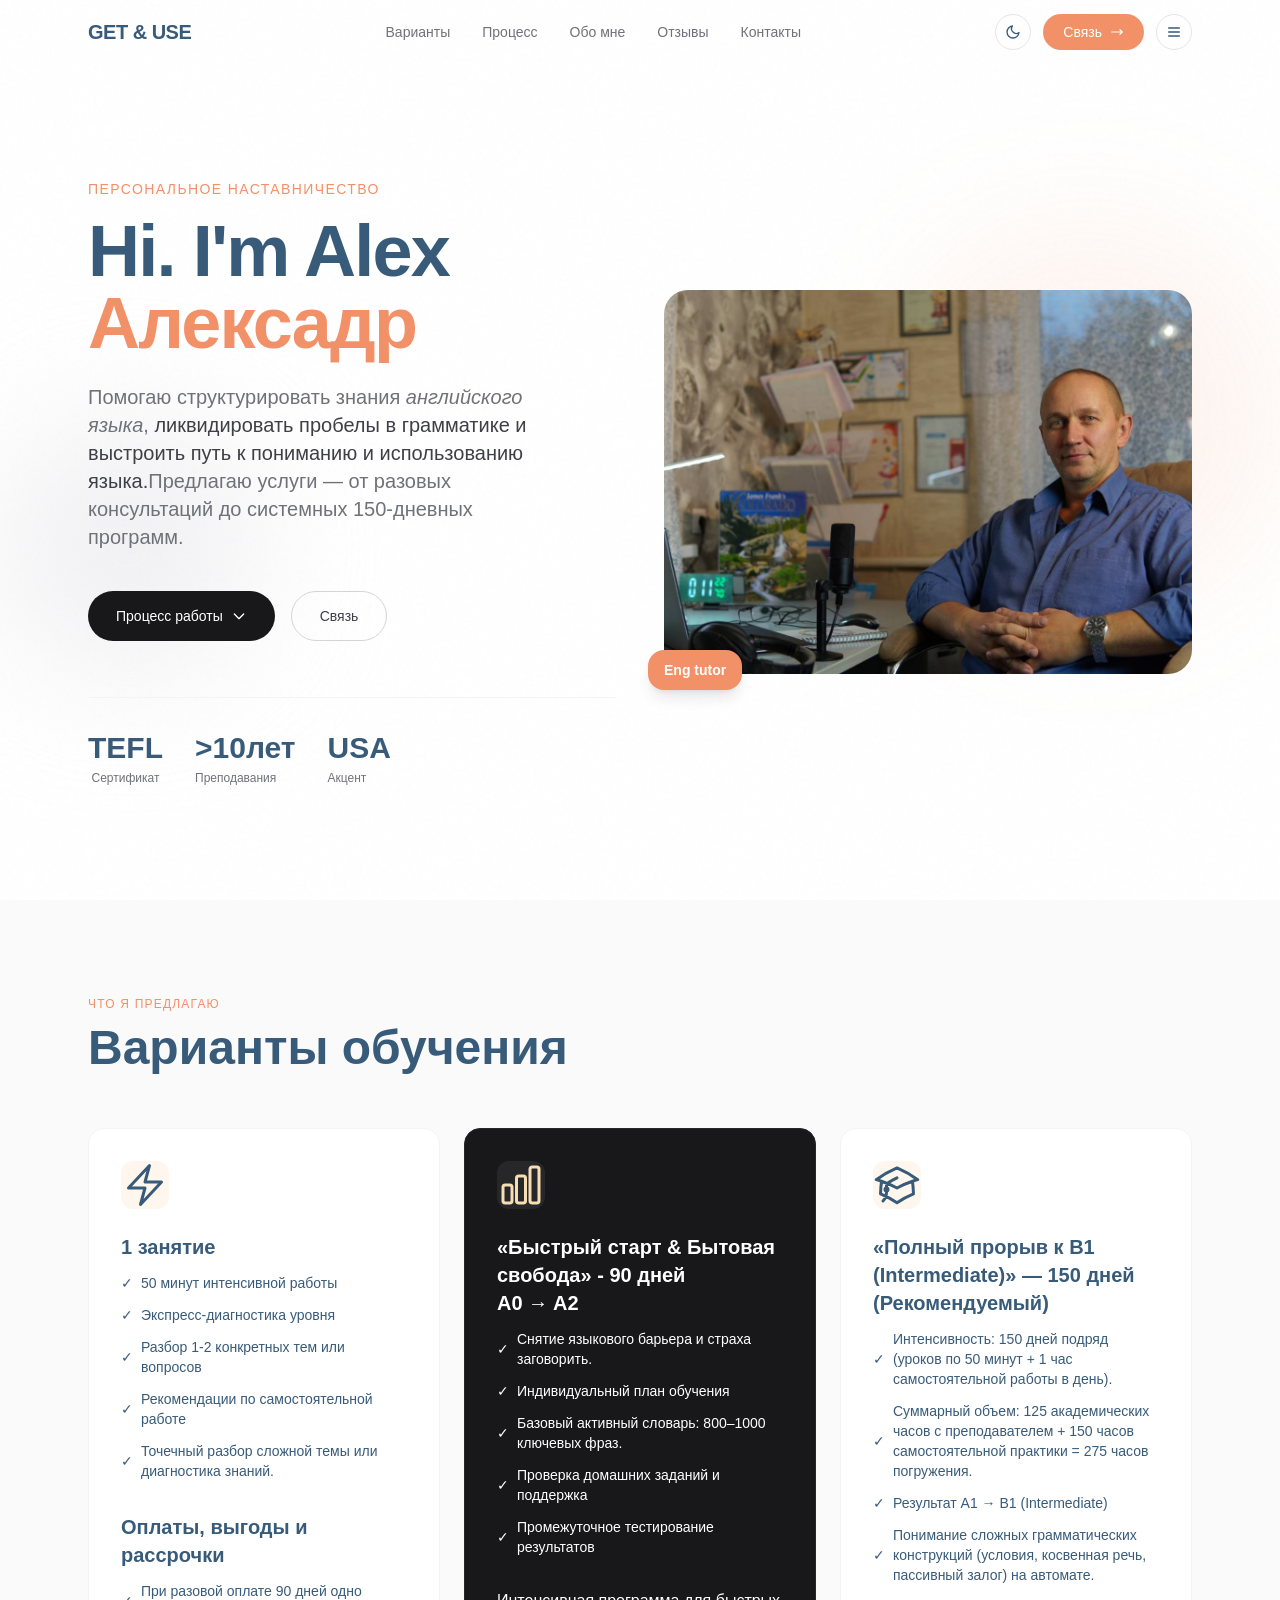
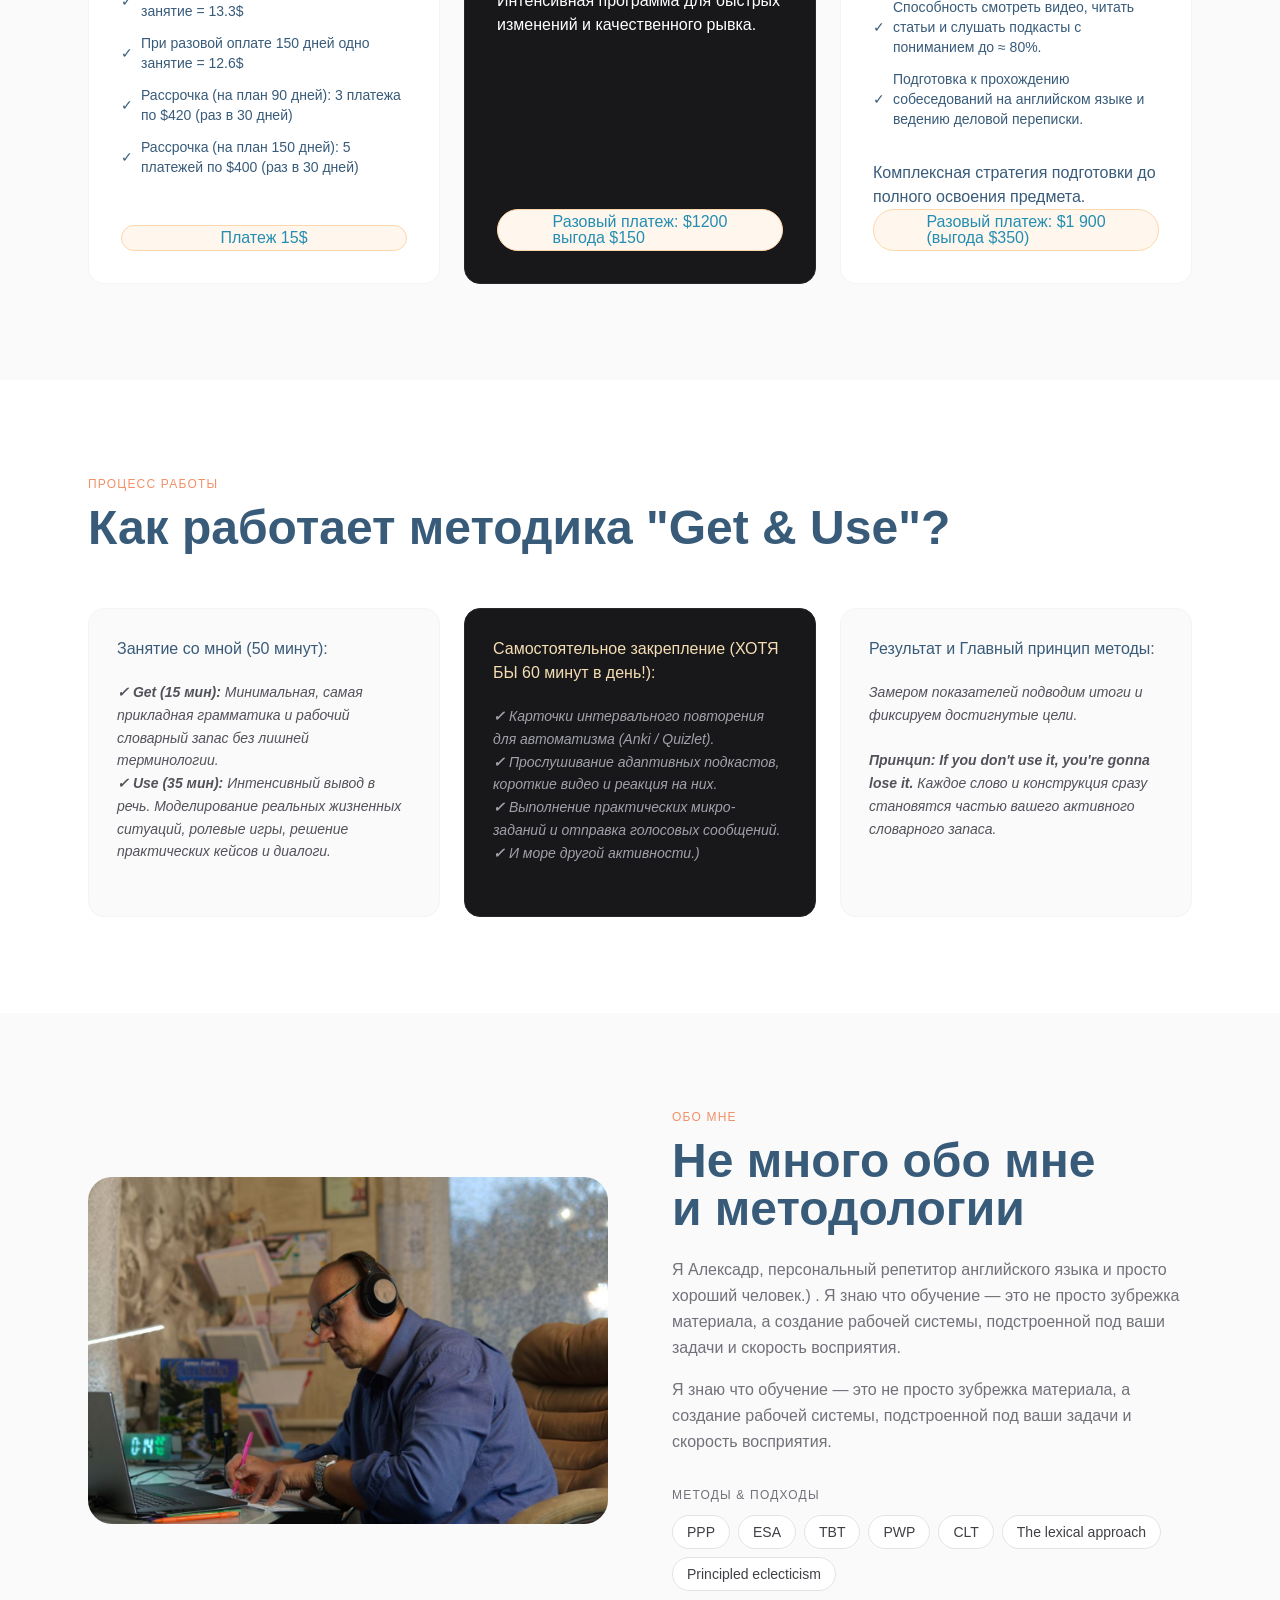
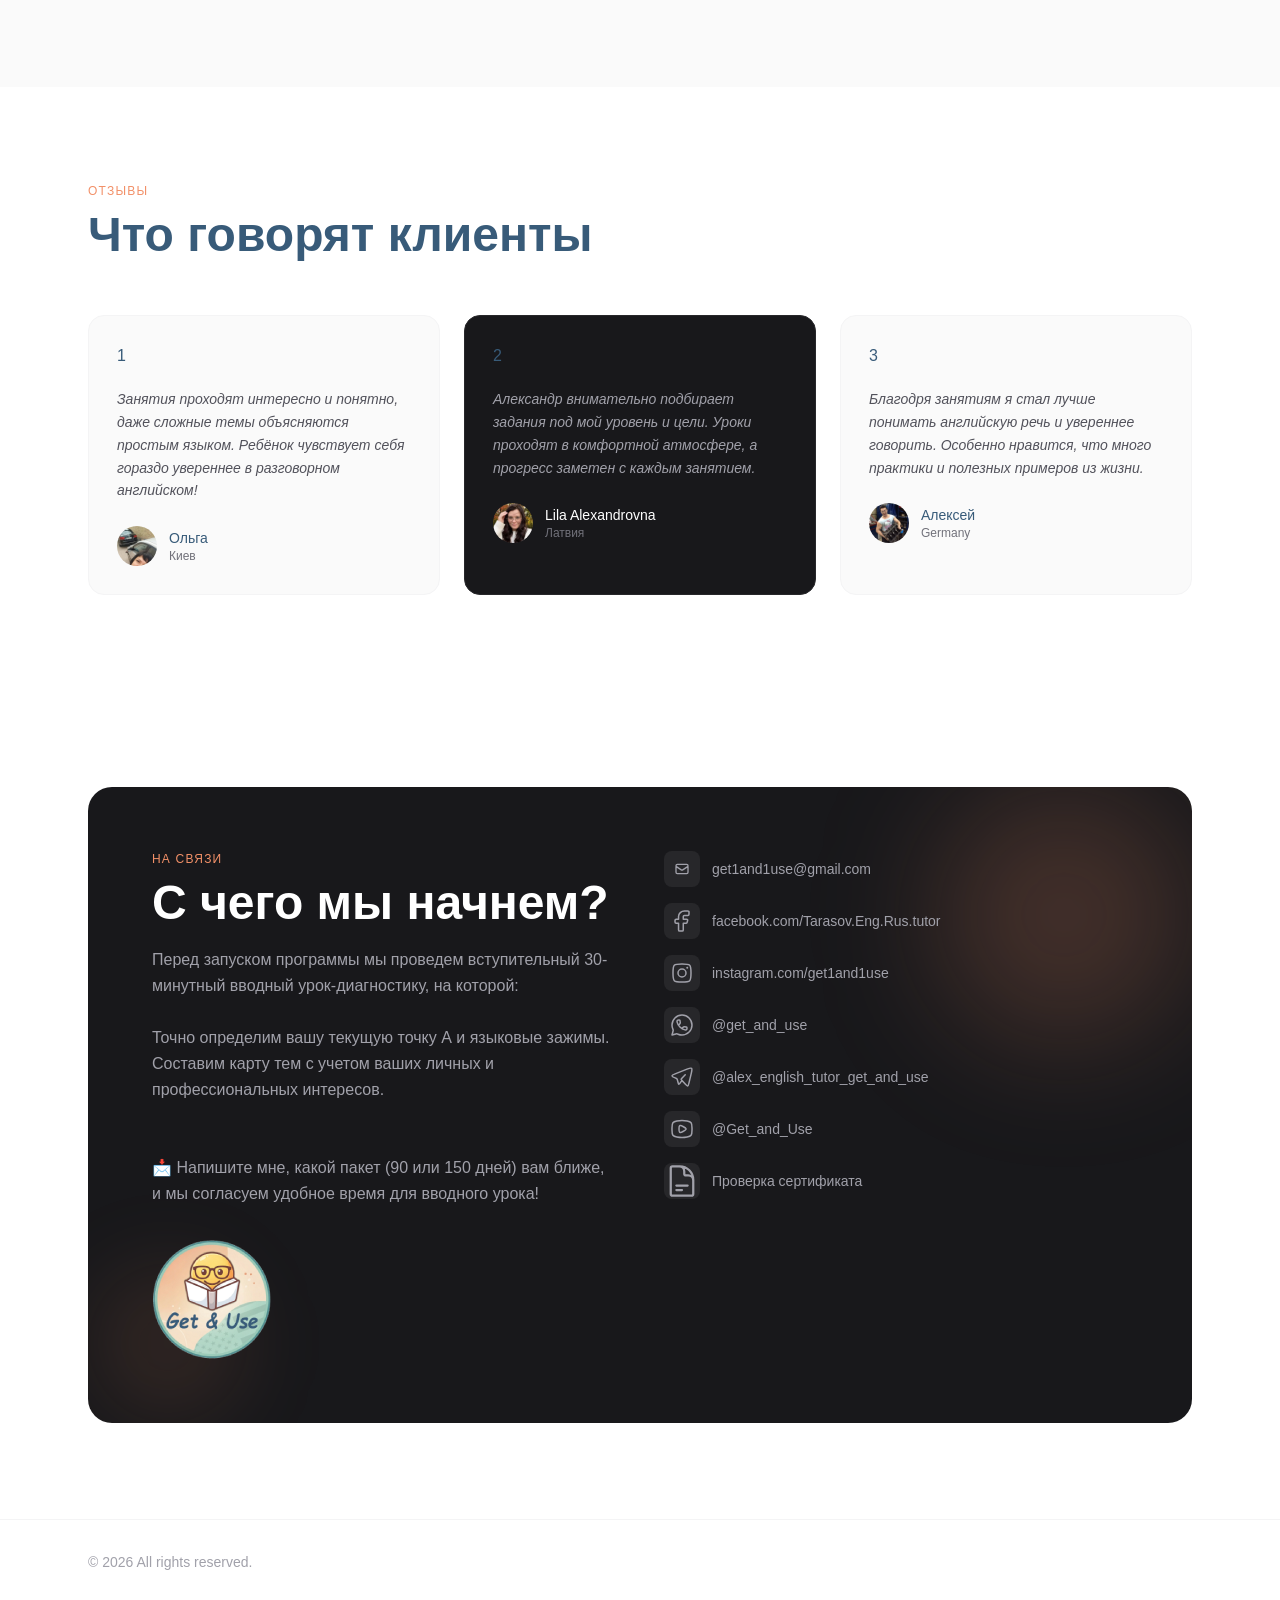
==== commit e8eb29ca: "slight changes" ====
--- a/index.html
+++ b/index.html
@@ -87,10 +87,13 @@
   --tw-backdrop-blur: ;--tw-backdrop-brightness: ;--tw-backdrop-contrast: ;--tw-backdrop-grayscale: ;
   --tw-backdrop-hue-rotate: ;--tw-backdrop-invert: ;--tw-backdrop-opacity: ;--tw-backdrop-saturate: ;
   --tw-backdrop-sepia: ;--tw-contain-size: ;--tw-contain-layout: ;--tw-contain-paint: ;--tw-contain-style: }
-  ::backdrop{--tw-border-spacing-x:0;--tw-border-spacing-y:0;--tw-translate-x:0;--tw-translate-y:0;--tw-rotate:0;--tw-skew-x:0;--tw-skew-y:0;--tw-scale-x:1;--tw-scale-y:1;--tw-pan-x: ;--tw-pan-y: ;--tw-pinch-zoom: ;--tw-scroll-snap-strictness:proximity;--tw-gradient-from-position: ;--tw-gradient-via-position: ;--tw-gradient-to-position: ;--tw-ordinal: ;--tw-slashed-zero: ;--tw-numeric-figure: ;--tw-numeric-spacing: ;--tw-numeric-fraction: ;--tw-ring-inset: ;--tw-ring-offset-width:0px;--tw-ring-offset-color:#fff;--tw-ring-color:rgb(59 130 246 / 0.5);--tw-ring-offset-shadow:0 0 #0000;--tw-ring-shadow:0 0 #0000;--tw-shadow:0 0 #0000;--tw-shadow-colored:0 0 #0000;--tw-blur: ;--tw-brightness: ;--tw-contrast: ;--tw-grayscale: ;--tw-hue-rotate: ;--tw-invert: ;--tw-saturate: ;--tw-sepia: ;--tw-drop-shadow: ;--tw-backdrop-blur: ;--tw-backdrop-brightness: ;--tw-backdrop-contrast: ;--tw-backdrop-grayscale: ;--tw-backdrop-hue-rotate: ;--tw-backdrop-invert: ;--tw-backdrop-opacity: ;--tw-backdrop-saturate: ;--tw-backdrop-sepia: ;--tw-contain-size: ;--tw-contain-layout: ;--tw-contain-paint: ;--tw-contain-style: }/* ! tailwindcss v3.4.17 | MIT License | https://tailwindcss.com */*,::after,::before{box-sizing:border-box;border-width:0;border-style:solid;border-color:#e5e7eb}::after,::before{--tw-content:''}:host,html{line-height:1.5;-webkit-text-size-adjust:100%;-moz-tab-size:4;tab-size:4;font-family:ui-sans-serif, system-ui, sans-serif, "Apple Color Emoji", "Segoe UI Emoji", "Segoe UI Symbol", "Noto Color Emoji";
+  ::backdrop{--tw-border-spacing-x:0;--tw-border-spacing-y:0;--tw-translate-x:0;--tw-translate-y:0;--tw-rotate:0;--tw-skew-x:0;--tw-skew-y:0;--tw-scale-x:1;--tw-scale-y:1;--tw-pan-x: ;--tw-pan-y: ;--tw-pinch-zoom: ;--tw-scroll-snap-strictness:proximity;--tw-gradient-from-position: ;--tw-gradient-via-position: ;--tw-gradient-to-position: ;--tw-ordinal: ;--tw-slashed-zero: ;--tw-numeric-figure: ;--tw-numeric-spacing: ;--tw-numeric-fraction: ;--tw-ring-inset: ;--tw-ring-offset-width:0px;--tw-ring-offset-color:#fff;--tw-ring-color:rgb(59 130 246 / 0.5);--tw-ring-offset-shadow:0 0 #0000;--tw-ring-shadow:0 0 #0000;--tw-shadow:0 0 #0000;--tw-shadow-colored:0 0 #0000;--tw-blur: ;--tw-brightness: ;--tw-contrast: ;--tw-grayscale: ;--tw-hue-rotate: ;--tw-invert: ;--tw-saturate: ;--tw-sepia: ;--tw-drop-shadow: ;--tw-backdrop-blur: ;--tw-backdrop-brightness: ;--tw-backdrop-contrast: ;--tw-backdrop-grayscale: ;--tw-backdrop-hue-rotate: ;--tw-backdrop-invert: ;--tw-backdrop-opacity: ;--tw-backdrop-saturate: ;--tw-backdrop-sepia: ;--tw-contain-size: ;--tw-contain-layout: ;--tw-contain-paint: ;--tw-contain-style: }*,::after,::before{box-sizing:border-box;border-width:0;border-style:solid;border-color:#e5e7eb}::after,::before{--tw-content:''}:host,html{line-height:1.5;-webkit-text-size-adjust:100%;-moz-tab-size:4;tab-size:4;font-family:ui-sans-serif, system-ui, sans-serif, "Apple Color Emoji", "Segoe UI Emoji", "Segoe UI Symbol", "Noto Color Emoji";
   font-feature-settings:normal;font-variation-settings:normal;-webkit-tap-highlight-color:transparent}body{margin:0;line-height:inherit}hr{height:0;color:inherit;border-top-width:1px}abbr:where([title]){-webkit-text-decoration:underline dotted;text-decoration:underline dotted}h1,h2,h3,h4,h5,h6{font-size:inherit;font-weight:inherit}a{color:inherit;text-decoration:inherit}b,strong{font-weight:bolder}code,kbd,pre,samp{font-family:ui-monospace, SFMono-Regular, Menlo, Monaco, Consolas, "Liberation Mono", "Courier New", monospace;font-feature-settings:normal;font-variation-settings:normal;font-size:1em}small{font-size:80%}sub,sup{font-size:75%;line-height:0;position:relative;vertical-align:baseline}sub{bottom:-.25em}sup{top:-.5em}table{text-indent:0;border-color:inherit;border-collapse:collapse}button,input,optgroup,select,textarea{font-family:inherit;font-feature-settings:inherit;font-variation-settings:inherit;font-size:100%;font-weight:inherit;line-height:inherit;letter-spacing:inherit;color:inherit;margin:0;padding:0}button,select{text-transform:none}button,input:where([type=button]),input:where([type=reset]),input:where([type=submit]){-webkit-appearance:button;background-color:transparent;background-image:none}:-moz-focusring{outline:auto}:-moz-ui-invalid{box-shadow:none}progress{vertical-align:baseline}::-webkit-inner-spin-button,::-webkit-outer-spin-button{height:auto}[type=search]{-webkit-appearance:textfield;outline-offset:-2px}::-webkit-search-decoration{-webkit-appearance:none}::-webkit-file-upload-button{-webkit-appearance:button;font:inherit}summary{display:list-item}blockquote,dd,dl,figure,h1,h2,h3,h4,h5,h6,hr,p,pre{margin:0}fieldset{margin:0;padding:0}legend{padding:0}menu,ol,ul{list-style:none;margin:0;padding:0}dialog{padding:0}textarea{resize:vertical}input::placeholder,textarea::placeholder{opacity:1;color:#9ca3af}[role=button],button{cursor:pointer}:disabled{cursor:default}audio,canvas,embed,iframe,img,object,svg,video{display:block;vertical-align:middle}img,video{max-width:100%;height:auto}[hidden]:where(:not([hidden=until-found])){display:none}.pointer-events-none{pointer-events:none}.fixed{position:fixed}.absolute{position:absolute}.relative{position:relative}.inset-x-0{left:0px;right:0px}.-bottom-4{bottom:-1rem}.-left-4{left:-1rem}.bottom-1\/4{bottom:25%}.left-0{left:0px}.right-0{right:0px}.top-0{top:0px}.top-1\/4{top:25%}.bottom-0{bottom:0px}.z-10{z-index:10}.z-50{z-index:50}.order-1{order:1}.order-2{order:2}.mx-auto{margin-left:auto;margin-right:auto}.mb-1\.5{margin-bottom:0.375rem}.mb-10{margin-bottom:2.5rem}.mb-14{margin-bottom:3.5rem}.mb-2{margin-bottom:0.5rem}.mb-3{margin-bottom:0.75rem}.mb-4{margin-bottom:1rem}.mb-5{margin-bottom:1.25rem}.mb-6{margin-bottom:1.5rem}.mb-8{margin-bottom:2rem}.mt-1{margin-top:0.25rem}.mt-14{margin-top:3.5rem}.block{display:block}.flex{display:flex}.inline-flex{display:inline-flex}.grid{display:grid}.hidden{display:none}.aspect-square{aspect-ratio:1 / 1}.h-12{height:3rem}.h-16{height:4rem}.h-3\.5{height:0.875rem}.h-4{height:1rem}.h-48{height:12rem}.h-6{height:1.5rem}.h-64{height:16rem}.h-72{height:18rem}.h-9{height:2.25rem}.h-96{height:24rem}.h-full{height:100%}.h-10{height:2.5rem}.h-40{height:10rem}.h-44{height:11rem}.min-h-screen{min-height:100vh}.w-12{width:3rem}.w-3\.5{width:0.875rem}.w-4{width:1rem}.w-6{width:1.5rem}.w-64{width:16rem}.w-72{width: 25rem}.w-9{width:2.25rem}.w-96{width:24rem}.w-full{width:100%}.w-10{width:2.5rem}.w-40{width:10rem}.max-w-6xl{max-width:72rem}.max-w-md{max-width:28rem}.max-w-sm{max-width:24rem}.shrink-0{flex-shrink:0}.resize-none{resize:none}.flex-col{flex-direction:column}.flex-wrap{flex-wrap:wrap}.items-start{align-items:flex-start}.items-center{align-items:center}.justify-center{justify-content:center}.justify-between{justify-content:space-between}.gap-0\.5{gap:0.125rem}.gap-1\.5{gap:0.375rem}.gap-12{gap:3rem}.gap-16{gap:4rem}.gap-2{gap:0.5rem}.gap-3{gap:0.75rem}.gap-4{gap:1rem}.gap-6{gap:1.5rem}.gap-8{gap:2rem}.self-start{align-self:flex-start}.overflow-hidden{overflow:hidden}.scroll-smooth{scroll-behavior:smooth}.rounded-2xl{border-radius:1rem}.rounded-3xl{border-radius:1.5rem}.rounded-full{border-radius:9999px}.rounded-xl{border-radius:0.75rem}.rounded-lg{border-radius:0.5rem}.border{border-width:1px}.border-t{border-top-width:1px}.border-orange-200{--tw-border-opacity:1;border-color:rgb(254 215 170 / var(--tw-border-opacity, 1))}.border-zinc-100{--tw-border-opacity:1;border-color:rgb(244 244 245 / var(--tw-border-opacity, 1))}.border-zinc-200{--tw-border-opacity:1;border-color:rgb(228 228 231 / var(--tw-border-opacity, 1))}.border-zinc-300{--tw-border-opacity:1;border-color:rgb(212 212 216 / var(--tw-border-opacity, 1))}.border-zinc-800{--tw-border-opacity:1;border-color:rgb(39 39 42 / var(--tw-border-opacity, 1))}.border-zinc-700{--tw-border-opacity:1;border-color:rgb(63 63 70 / var(--tw-border-opacity, 1))}
   .bg-accent{--tw-bg-opacity:1;background-color:rgb(242 144 104 / var(--tw-bg-opacity, 1))}.bg-accent\/10{background-color:rgb(242 144 104 / 0.1)}.bg-orange-50{--tw-bg-opacity:1;background-color:rgb(255 247 237 / var(--tw-bg-opacity, 1))}.bg-white{--tw-bg-opacity:1;background-color:rgb(255 255 255 / var(--tw-bg-opacity, 1))}.bg-zinc-100{--tw-bg-opacity:1;background-color:rgb(244 244 245 / var(--tw-bg-opacity, 1))}.bg-zinc-200{--tw-bg-opacity:1;background-color:rgb(228 228 231 / var(--tw-bg-opacity, 1))}.bg-zinc-200\/50{background-color:rgb(228 228 231 / 0.5)}.bg-zinc-50{--tw-bg-opacity:1;background-color:rgb(250 250 250 / var(--tw-bg-opacity, 1))}.bg-zinc-800{--tw-bg-opacity:1;background-color:rgb(39 39 42 / var(--tw-bg-opacity, 1))}.bg-zinc-900{--tw-bg-opacity:1;background-color:rgb(24 24 27 / var(--tw-bg-opacity, 1))}.bg-accent\/20{background-color:rgb(242 144 104 / 0.2)}.fill-current{fill:currentColor}.p-6{padding:1.5rem}.p-7{padding:1.75rem}.p-8{padding:2rem}.p-10{padding:2.5rem}.px-3{padding-left:0.75rem;padding-right:0.75rem}.px-3\.5{padding-left:0.875rem;padding-right:0.875rem}.px-4{padding-left:1rem;padding-right:1rem}
-  .px-5{padding-left:1.25rem;padding-right:1.25rem}.px-6{padding-left:1.5rem;padding-right:1.5rem}.px-7{padding-left:1.75rem;padding-right:1.75rem}.py-1{padding-top:0.25rem;padding-bottom:0.25rem}.py-1\.5{padding-top:0.375rem;padding-bottom:0.375rem}.py-2{padding-top:0.5rem;padding-bottom:0.5rem}.py-2\.5{padding-top:0.625rem;padding-bottom:0.625rem}.py-24{padding-top:6rem;padding-bottom:6rem}.py-3\.5{padding-top:0.875rem;padding-bottom:0.875rem}.py-5{padding-top:1.25rem;padding-bottom:1.25rem}.px-2\.5{padding-left:0.625rem;padding-right:0.625rem}.py-3{padding-top:0.75rem;padding-bottom:0.75rem}.py-8{padding-top:2rem;padding-bottom:2rem}.pt-16{padding-top:4rem}.pt-2{padding-top:0.5rem}.pt-8{padding-top:2rem}.font-display{font-family:CURSIVE}.text-2xl{font-size:1.5rem;line-height:2rem}.text-3xl{font-size:1.875rem;line-height:2.25rem}.text-4xl{font-size:2.25rem;line-height:2.5rem}.text-5xl{font-size:3rem;line-height:1}.text-lg{font-size:1.125rem;line-height:1.75rem}.text-sm{font-size:0.875rem;line-height:1.25rem}.text-xl{font-size:1.25rem;line-height:1.75rem}.text-xs{font-size:0.75rem;line-height:1rem}.font-bold{font-weight:700}.font-light{font-weight:300}.font-medium{font-weight:500}.uppercase{text-transform:uppercase}.italic{font-style:italic}.leading-\[1\.05\]{line-height:1.05}.leading-relaxed{line-height:1.625}.leading-tight{line-height:1.25}.tracking-tight{letter-spacing:-0.025em}.tracking-widest{letter-spacing:0.1em}.text-accent{--tw-text-opacity:1;color:rgb(242 144 104 / var(--tw-text-opacity, 1))}.text-white{--tw-text-opacity:1;color:rgb(255 255 255 / var(--tw-text-opacity, 1))}
+  .px-5{padding-left:1.25rem;padding-right:1.25rem}.px-6{padding-left:1.5rem;padding-right:1.5rem}.px-7{padding-left:1.75rem;padding-right:1.75rem}.py-1{padding-top:0.25rem;padding-bottom:0.25rem}.py-1\.5{padding-top:0.375rem;padding-bottom:0.375rem}.py-2{padding-top:0.5rem;padding-bottom:0.5rem}.py-2\.5{padding-top:0.625rem;padding-bottom:0.625rem}.py-24{padding-top:6rem;padding-bottom:6rem}.py-3\.5{padding-top:0.875rem;padding-bottom:0.875rem}.py-5{padding-top:1.25rem;padding-bottom:1.25rem}.px-2\.5{padding-left:0.625rem;padding-right:0.625rem}.py-3{padding-top:0.75rem;padding-bottom:0.75rem}.py-8{padding-top:2rem;padding-bottom:2rem}.pt-16{padding-top:4rem}.pt-2{padding-top:0.5rem}
+  .pt-8{padding-top:2rem}
+  .font-display{font-family:'Comic Relief',sans-serif}
+  .text-2xl{font-size:1.5rem;line-height:2rem}.text-3xl{font-size:1.875rem;line-height:2.25rem}.text-4xl{font-size:2.25rem;line-height:2.5rem}.text-5xl{font-size:3rem;line-height:1}.text-lg{font-size:1.125rem;line-height:1.75rem}.text-sm{font-size:0.875rem;line-height:1.25rem}.text-xl{font-size:1.25rem;line-height:1.75rem}.text-xs{font-size:0.75rem;line-height:1rem}.font-bold{font-weight:700}.font-light{font-weight:300}.font-medium{font-weight:500}.uppercase{text-transform:uppercase}.italic{font-style:italic}.leading-\[1\.05\]{line-height:1.05}.leading-relaxed{line-height:1.625}.leading-tight{line-height:1.25}.tracking-tight{letter-spacing:-0.025em}.tracking-widest{letter-spacing:0.1em}.text-accent{--tw-text-opacity:1;color:rgb(242 144 104 / var(--tw-text-opacity, 1))}.text-white{--tw-text-opacity:1;color:rgb(255 255 255 / var(--tw-text-opacity, 1))}
   .text-zinc-400{--tw-text-opacity:1;color:rgb(161 161 170 / var(--tw-text-opacity, 1))}
   .text-zinc-500{--tw-text-opacity:1;color:rgb(113 113 122 / var(--tw-text-opacity, 1))}
   .text-zinc-600{--tw-text-opacity:1;color:rgb(82 82 91 / var(--tw-text-opacity, 1))}
@@ -194,15 +197,13 @@
   <!-- mobile menu -->
   <div x-show="mm" x-transition:enter="transition ease-out duration-200" x-transition:enter-start="opacity-0 -translate-y-2" x-transition:enter-end="opacity-100 translate-y-0" x-transition:leave="transition ease-in duration-150" x-transition:leave-start="opacity-100 translate-y-0" x-transition:leave-end="opacity-0 -translate-y-2" class="md:hidden bg-white dark:bg-zinc-950 border-t border-zinc-100 dark:border-zinc-900" style="display: none;">
     <ul class="flex flex-col px-6 py-5 gap-4 text-sm font-medium" role="list">
-      <li><a href="#services" @click="mm=false" class="block text-zinc-700 dark:text-zinc-300 hover:text-accent transition-colors">Services</a></li>
-      <li><a href="#work" @click="mm=false" class="block text-zinc-700 dark:text-zinc-300 hover:text-accent transition-colors">Work</a></li>
-      <li><a href="#about" @click="mm=false" class="block text-zinc-700 dark:text-zinc-300 hover:text-accent transition-colors">About</a></li>
-      <li><a href="https://themewagon.github.io/folio-tailwind/#reviews" @click="mm=false" class="block text-zinc-700 dark:text-zinc-300 hover:text-accent transition-colors">Reviews</a></li>
-      <li><a href="https://themewagon.github.io/folio-tailwind/#blog" @click="mm=false" class="block text-zinc-700 dark:text-zinc-300 hover:text-accent transition-colors">Blog</a></li>
-      <li><a href="https://themewagon.github.io/folio-tailwind/#contact" @click="mm=false" class="block text-zinc-700 dark:text-zinc-300 hover:text-accent transition-colors">Contact</a></li>
-      <li class="pt-2 border-t border-zinc-100 dark:border-zinc-900">
-        <a href="https://themewagon.github.io/folio-tailwind/#contact" @click="mm=false" class="inline-flex shimmer bg-accent text-white font-medium text-sm px-5 py-2.5 rounded-full">Hire me →</a>
-      </li>
+      <li><a href="#services" @click="mm=false" class="block text-zinc-700 dark:text-zinc-300 hover:text-accent transition-colors">Варианты</a></li>
+      <li><a href="#work" @click="mm=false" class="block text-zinc-700 dark:text-zinc-300 hover:text-accent transition-colors">Процесс</a></li>
+      <li><a href="#about" @click="mm=false" class="block text-zinc-700 dark:text-zinc-300 hover:text-accent transition-colors">Обо мне</a></li>
+      <li><a href="#reviews" @click="mm=false" class="block text-zinc-700 dark:text-zinc-300 hover:text-accent transition-colors">Отзывы</a></li>
+      <!--li><a href="#blog" @click="mm=false" class="block text-zinc-700 dark:text-zinc-300 hover:text-accent transition-colors">Blog</a></li-->
+      <li><a href="#contact" @click="mm=false" class="block text-zinc-700 dark:text-zinc-300 hover:text-accent transition-colors">Контакты</a></li>
+  
     </ul>
   </div>
 </header>
@@ -496,59 +497,59 @@
         <p class="reveal text-xs font-medium text-accent tracking-widest uppercase mb-3">Thoughts</p>
         <h2 class="reveal d1 font-display font-bold text-4xl md:text-5xl text-zinc-900 dark:text-white">From the blog</h2>
       </div>
-      <a href="https://themewagon.github.io/folio-tailwind/blog.html" class="reveal d1 text-sm font-medium text-zinc-500 dark:text-zinc-400 hover:text-accent transition-colors self-start sm:self-auto nl">All articles →</a>
+      <a href="" class="reveal d1 text-sm font-medium text-zinc-500 dark:text-zinc-400 hover:text-accent transition-colors self-start sm:self-auto nl">All articles →</a>
     </div>
 
     <div class="grid md:grid-cols-3 gap-6">
 
       <article class="reveal d1 card-h group bg-white dark:bg-zinc-900 rounded-2xl overflow-hidden border border-zinc-100 dark:border-zinc-800 hover:border-accent">
         <div class="pf w-full h-44">
-          <img src="./Website_files/photo-1555066931-4365d14bab8c" alt="Why I ditched CSS frameworks" loading="lazy">
+          <img src="./Website_files/" alt="Why I ditched CSS frameworks" loading="lazy">
         </div>
         <div class="p-6">
           <div class="flex items-center gap-3 mb-3">
             <span class="text-xs bg-orange-50 dark:bg-zinc-800 text-accent border border-orange-200 dark:border-zinc-700 px-2.5 py-1 rounded-full">Design</span>
             <span class="text-xs text-zinc-400">Mar 8, 2025</span>
           </div>
-          <a href="https://themewagon.github.io/folio-tailwind/blog-article.html">
-            <h3 class="font-display font-bold text-lg text-zinc-900 dark:text-white mb-2 group-hover:text-accent transition-colors">Why I ditched heavy CSS frameworks for Tailwind</h3>
+          <a href="">
+            <h3 class="font-display font-bold text-lg text-zinc-900 dark:text-white mb-2 group-hover:text-accent transition-colors"></h3>
           </a>
           <p class="text-sm text-zinc-500 dark:text-zinc-400 leading-relaxed mb-4">After years of fighting specificity wars, here's what finally convinced me to make the switch.</p>
-          <a href="https://themewagon.github.io/folio-tailwind/blog-article.html" class="inline-flex items-center gap-1.5 text-sm font-medium text-zinc-900 dark:text-white nl">Read more →</a>
+          <a href="" class="inline-flex items-center gap-1.5 text-sm font-medium text-zinc-900 dark:text-white nl">Read more →</a>
         </div>
       </article>
 
       <article class="reveal d2 card-h group bg-white dark:bg-zinc-900 rounded-2xl overflow-hidden border border-zinc-100 dark:border-zinc-800 hover:border-accent">
         <div class="pf w-full h-44">
-          <img src="./Website_files/photo-1581291518633-83b4ebd1d83e" alt="Design systems" loading="lazy">
+          <img src="./Website_files/" alt="" loading="lazy">
         </div>
         <div class="p-6">
           <div class="flex items-center gap-3 mb-3">
             <span class="text-xs bg-orange-50 dark:bg-zinc-800 text-accent border border-orange-200 dark:border-zinc-700 px-2.5 py-1 rounded-full">Dev</span>
             <span class="text-xs text-zinc-400">Feb 21, 2025</span>
           </div>
-          <a href="https://themewagon.github.io/folio-tailwind/blog-article.html">
+          <a href="">
             <h3 class="font-display font-bold text-lg text-zinc-900 dark:text-white mb-2 group-hover:text-accent transition-colors">Building a design system from scratch in a weekend</h3>
           </a>
           <p class="text-sm text-zinc-500 dark:text-zinc-400 leading-relaxed mb-4">Tokens, components, docs — the process I follow to spin up a coherent system in 48 hours.</p>
-          <a href="https://themewagon.github.io/folio-tailwind/blog-article.html" class="inline-flex items-center gap-1.5 text-sm font-medium text-zinc-900 dark:text-white nl">Read more →</a>
+          <a href="" class="inline-flex items-center gap-1.5 text-sm font-medium text-zinc-900 dark:text-white nl">Read more →</a>
         </div>
       </article>
 
       <article class="reveal d3 card-h group bg-white dark:bg-zinc-900 rounded-2xl overflow-hidden border border-zinc-100 dark:border-zinc-800 hover:border-accent">
         <div class="pf w-full h-44">
-          <img src="./Website_files/photo-1498050108023-c5249f4df085" alt="Freelance lessons" loading="lazy">
+          <img src="./Website_files/" alt="Freelance lessons" loading="lazy">
         </div>
         <div class="p-6">
           <div class="flex items-center gap-3 mb-3">
             <span class="text-xs bg-orange-50 dark:bg-zinc-800 text-accent border border-orange-200 dark:border-zinc-700 px-2.5 py-1 rounded-full">Freelance</span>
             <span class="text-xs text-zinc-400">Jan 14, 2025</span>
           </div>
-          <a href="https://themewagon.github.io/folio-tailwind/blog-article.html">
+          <a href="">
             <h3 class="font-display font-bold text-lg text-zinc-900 dark:text-white mb-2 group-hover:text-accent transition-colors">5 lessons from my first year of full-time freelancing</h3>
           </a>
           <p class="text-sm text-zinc-500 dark:text-zinc-400 leading-relaxed mb-4">Contracts, pricing, scope creep — the things nobody tells you before you go solo.</p>
-          <a href="https://themewagon.github.io/folio-tailwind/blog-article.html" class="inline-flex items-center gap-1.5 text-sm font-medium text-zinc-900 dark:text-white nl">Read more →</a>
+          <a href="" class="inline-flex items-center gap-1.5 text-sm font-medium text-zinc-900 dark:text-white nl">Read more →</a>
         </div>
       </article>
 
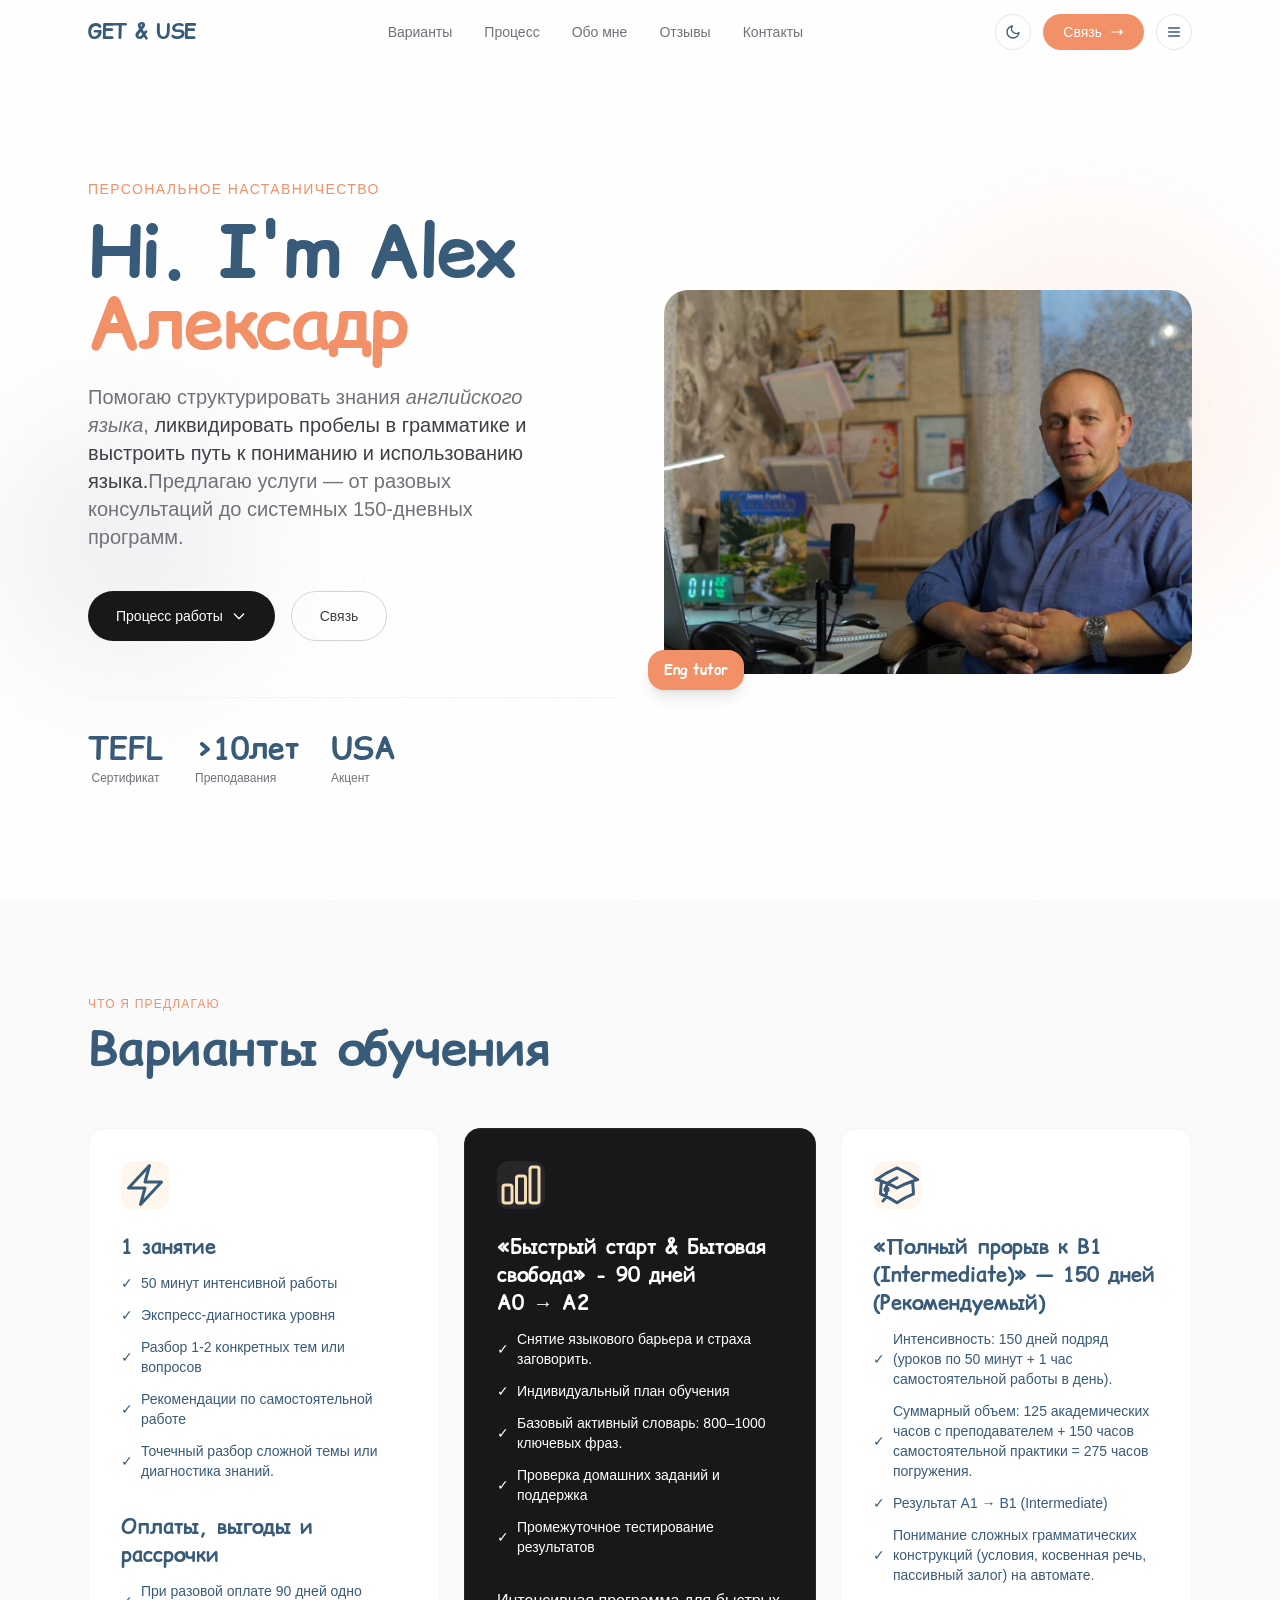
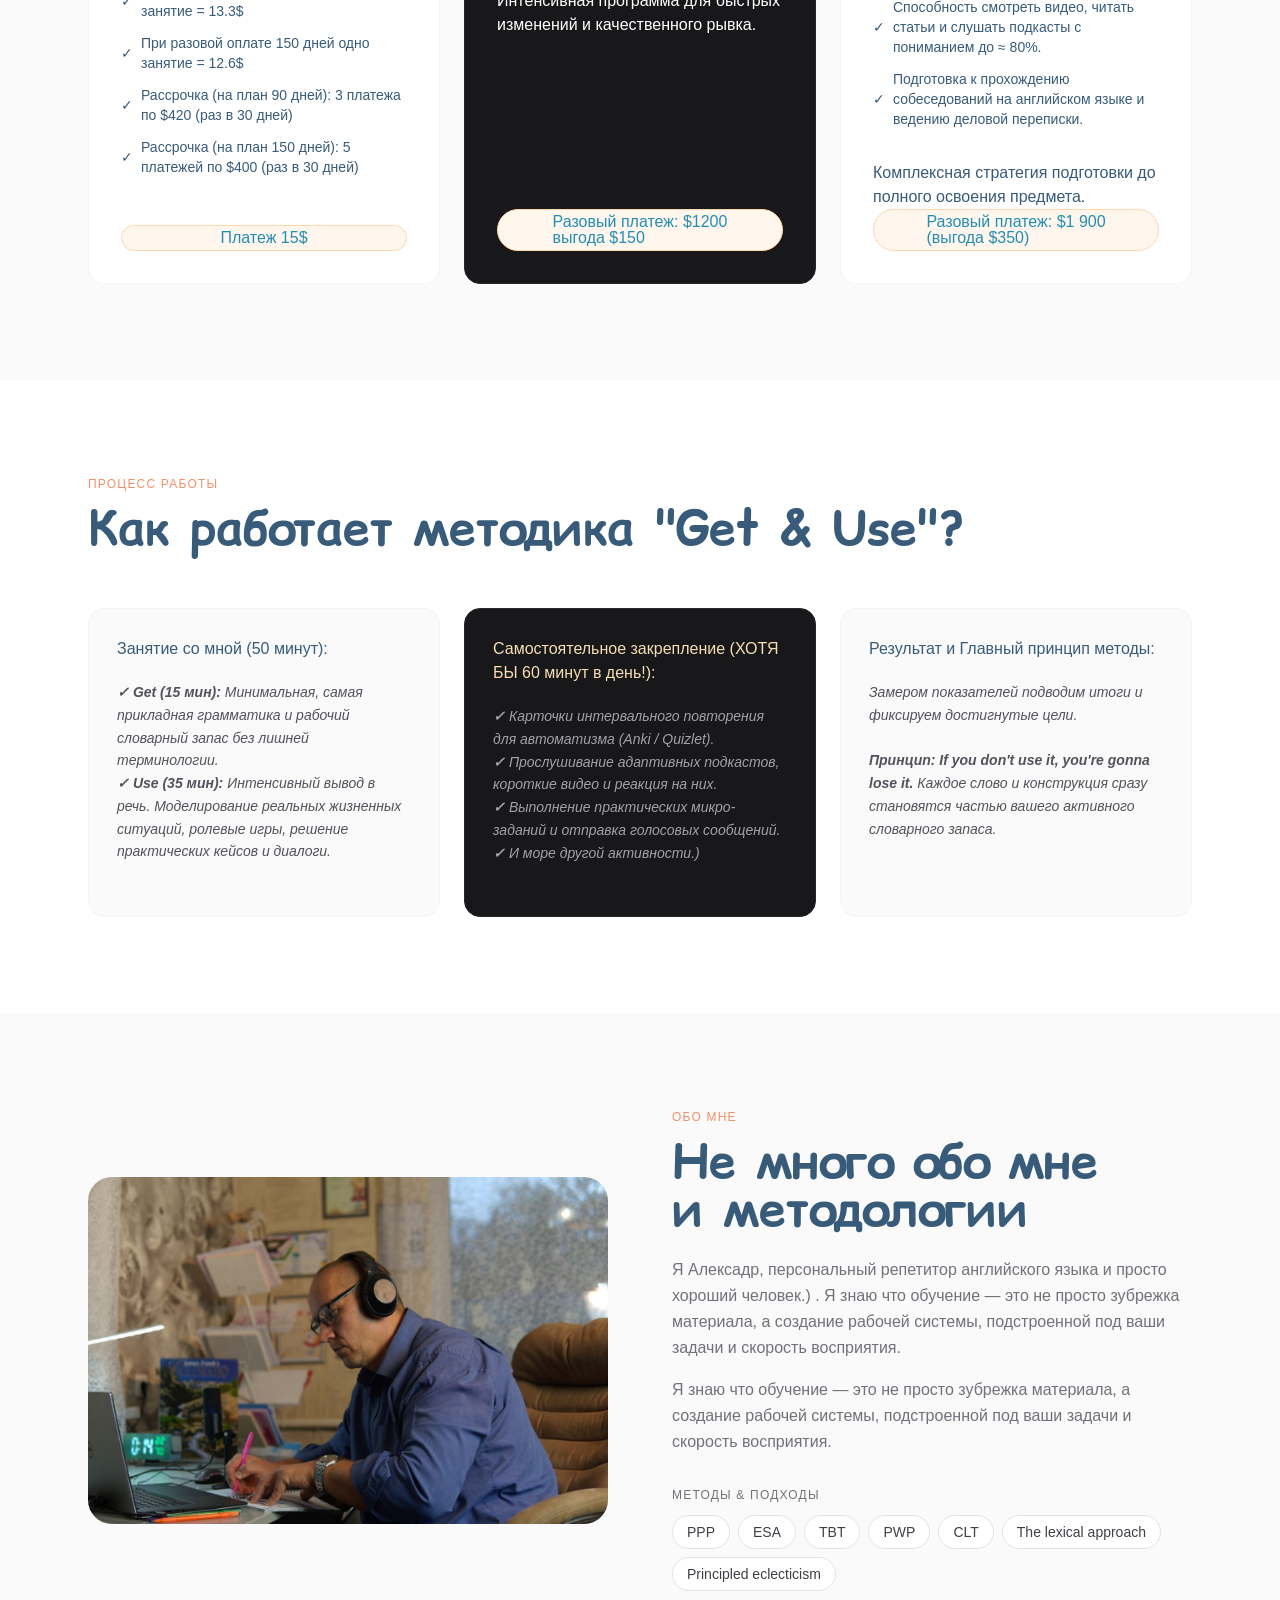
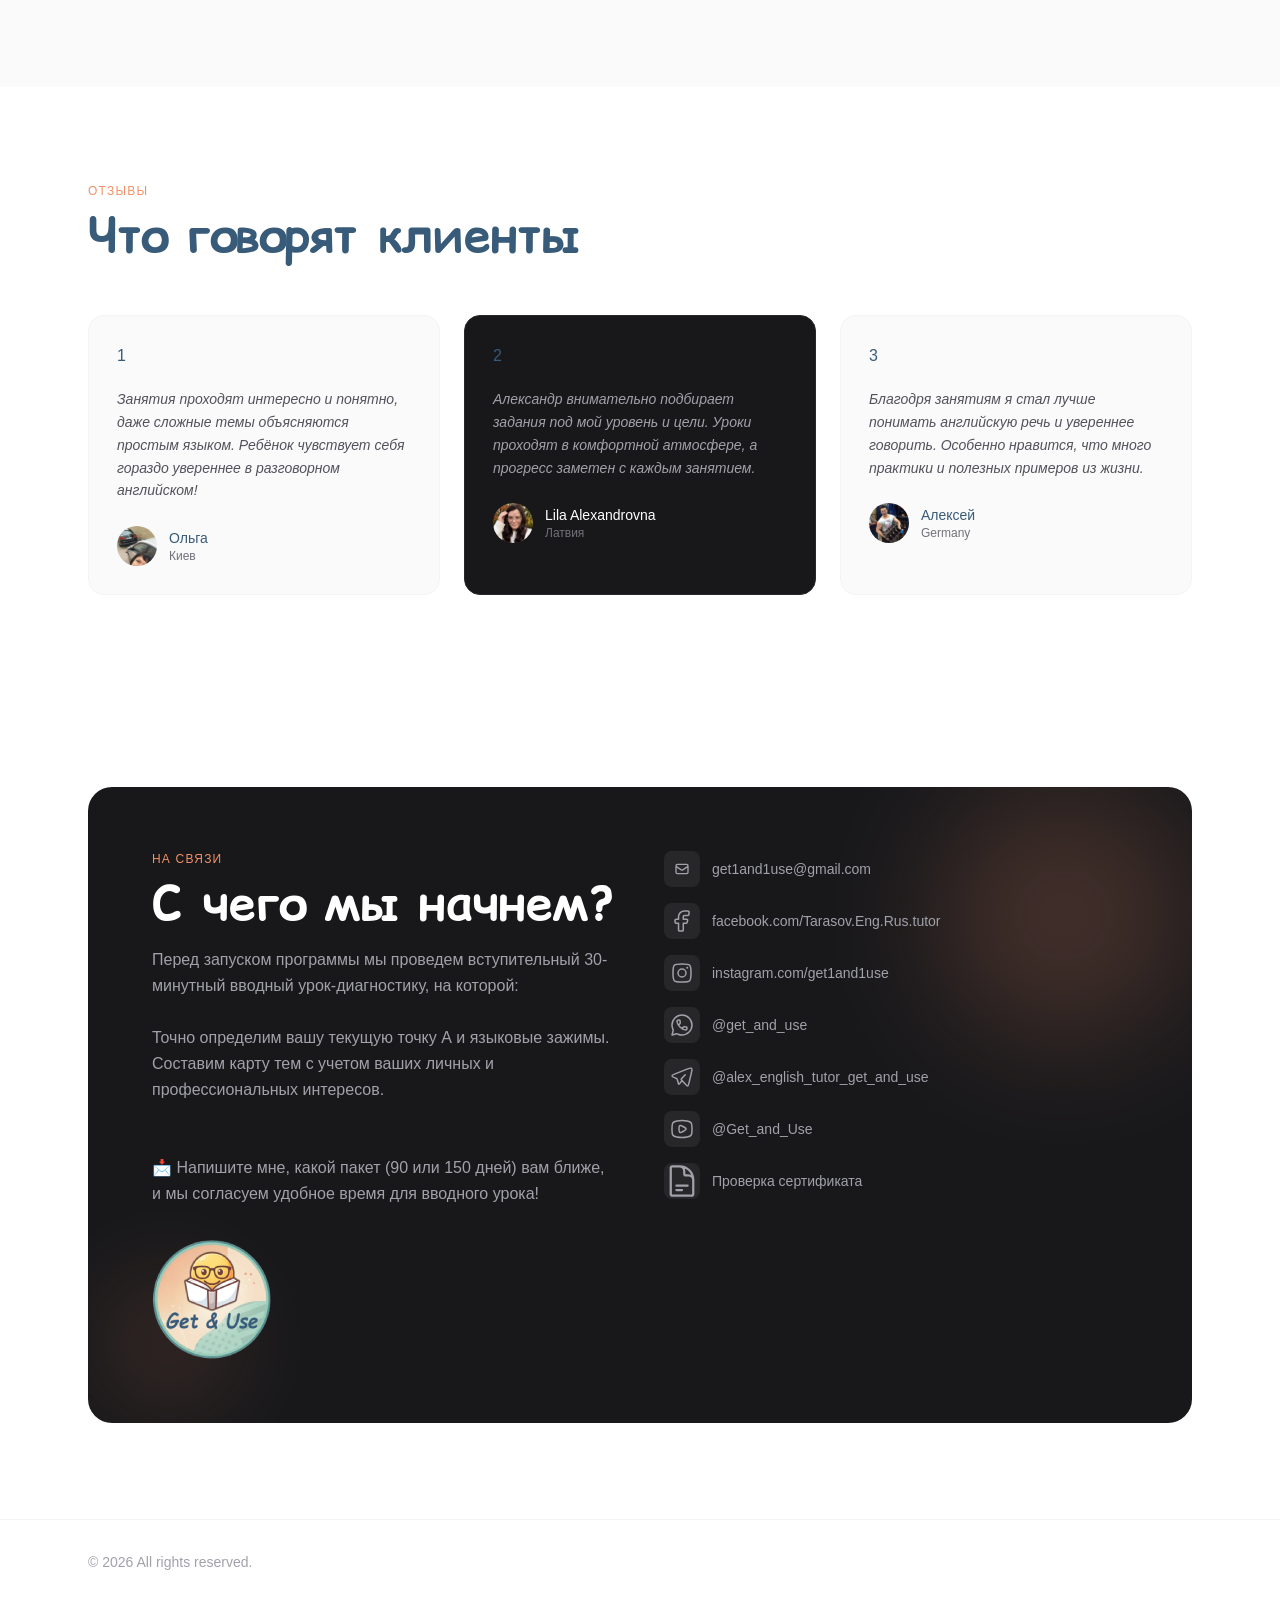
==== commit 3acad698: "font changes" ====
--- a/index.html
+++ b/index.html
@@ -11,19 +11,12 @@
 
 <script defer="" src="./Website_files/cdn.min.js.download"></script>
 <link rel="preconnect" href="https://fonts.googleapis.com/">
-<link rel="preconnect" href="https://fonts.gstatic.com/" crossorigin="">
+<link rel="preconnect" href="https://fonts.gstatic.com" crossorigin>
+<link href="https://fonts.googleapis.com/css2?family=Comic+Relief:wght@400;700&display=swap" rel="stylesheet">
 <link href="./Website_files/css2" rel="stylesheet">
 
 <script>
-tailwind.config = {
-  darkMode: 'class',
-  theme: {
-    extend: {
-      fontFamily: { display: ['PT Sans','sans-serif'], body: ['DM Sans','sans-serif'] },
-      colors: { accent: '#FF6B2B', 'accent-light': '#FF8F5C' }
-    }
-  }
-}
+
 </script>
 
 <style>
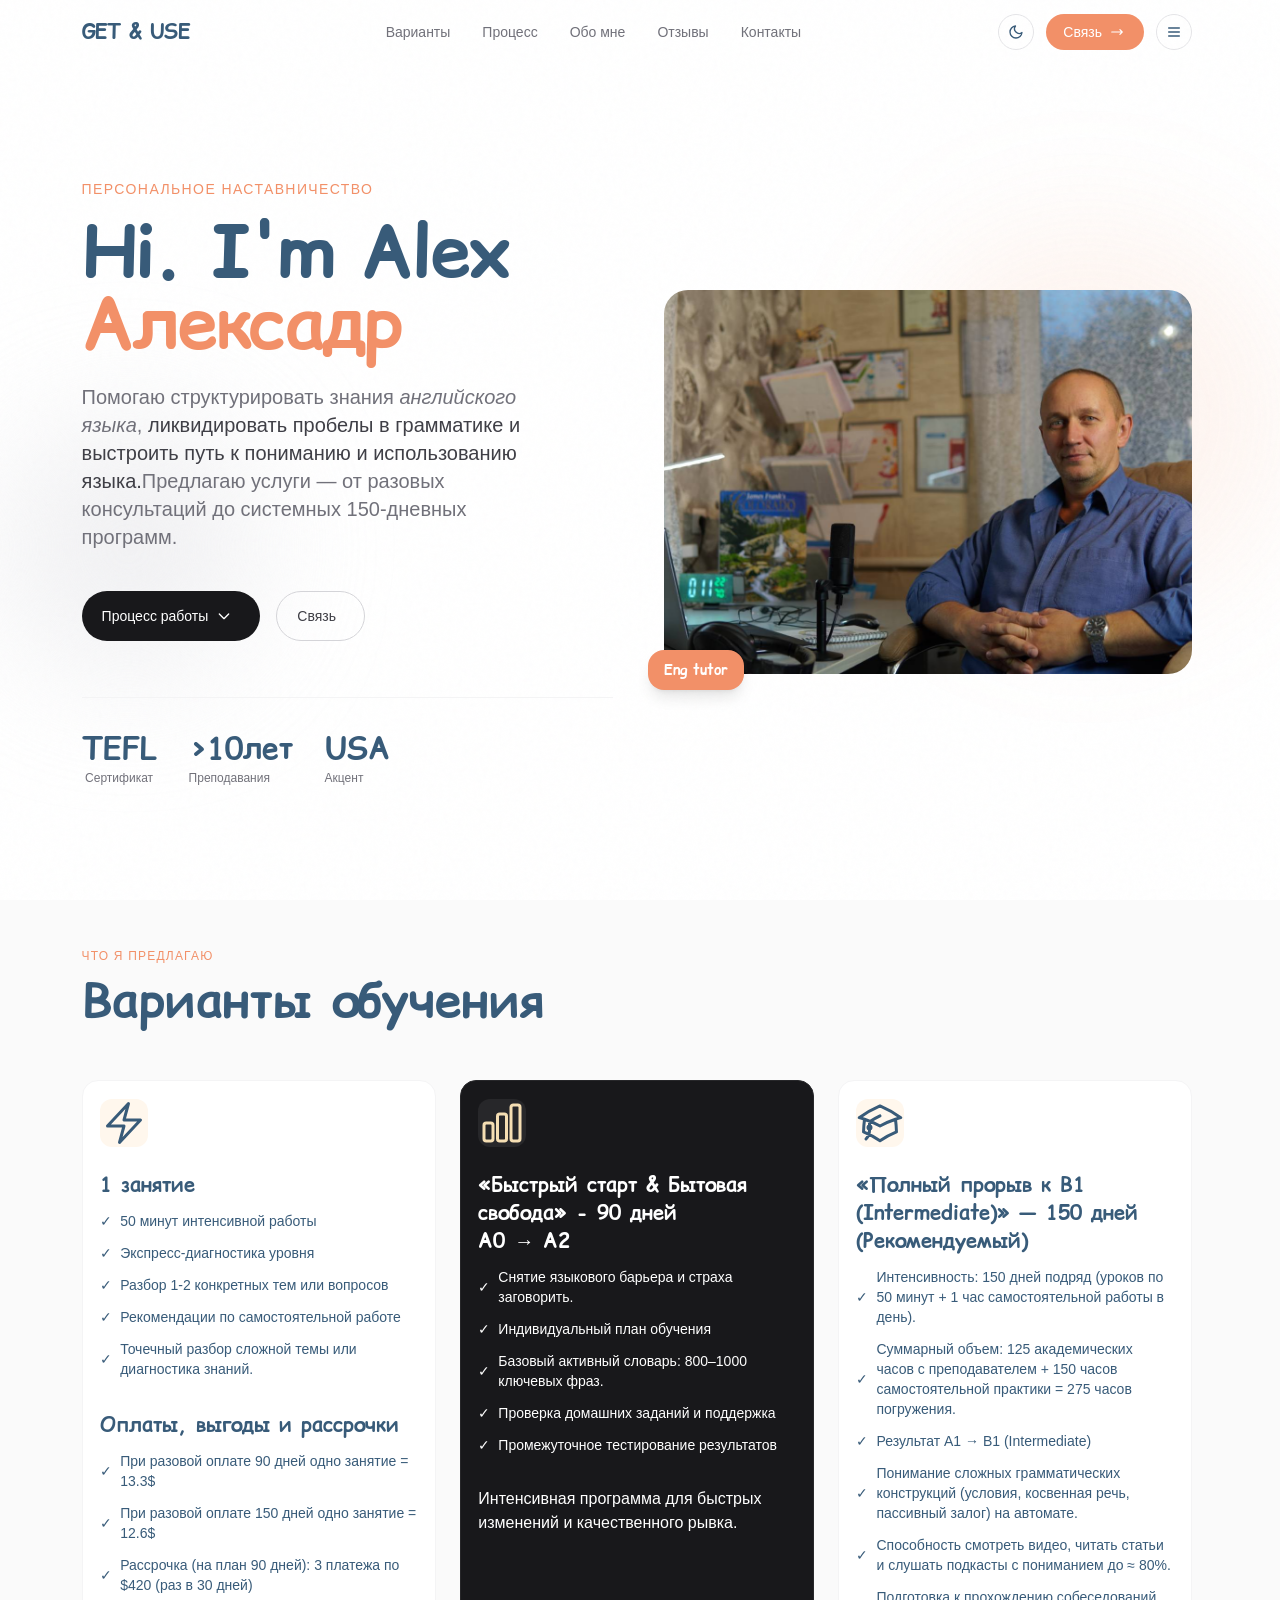
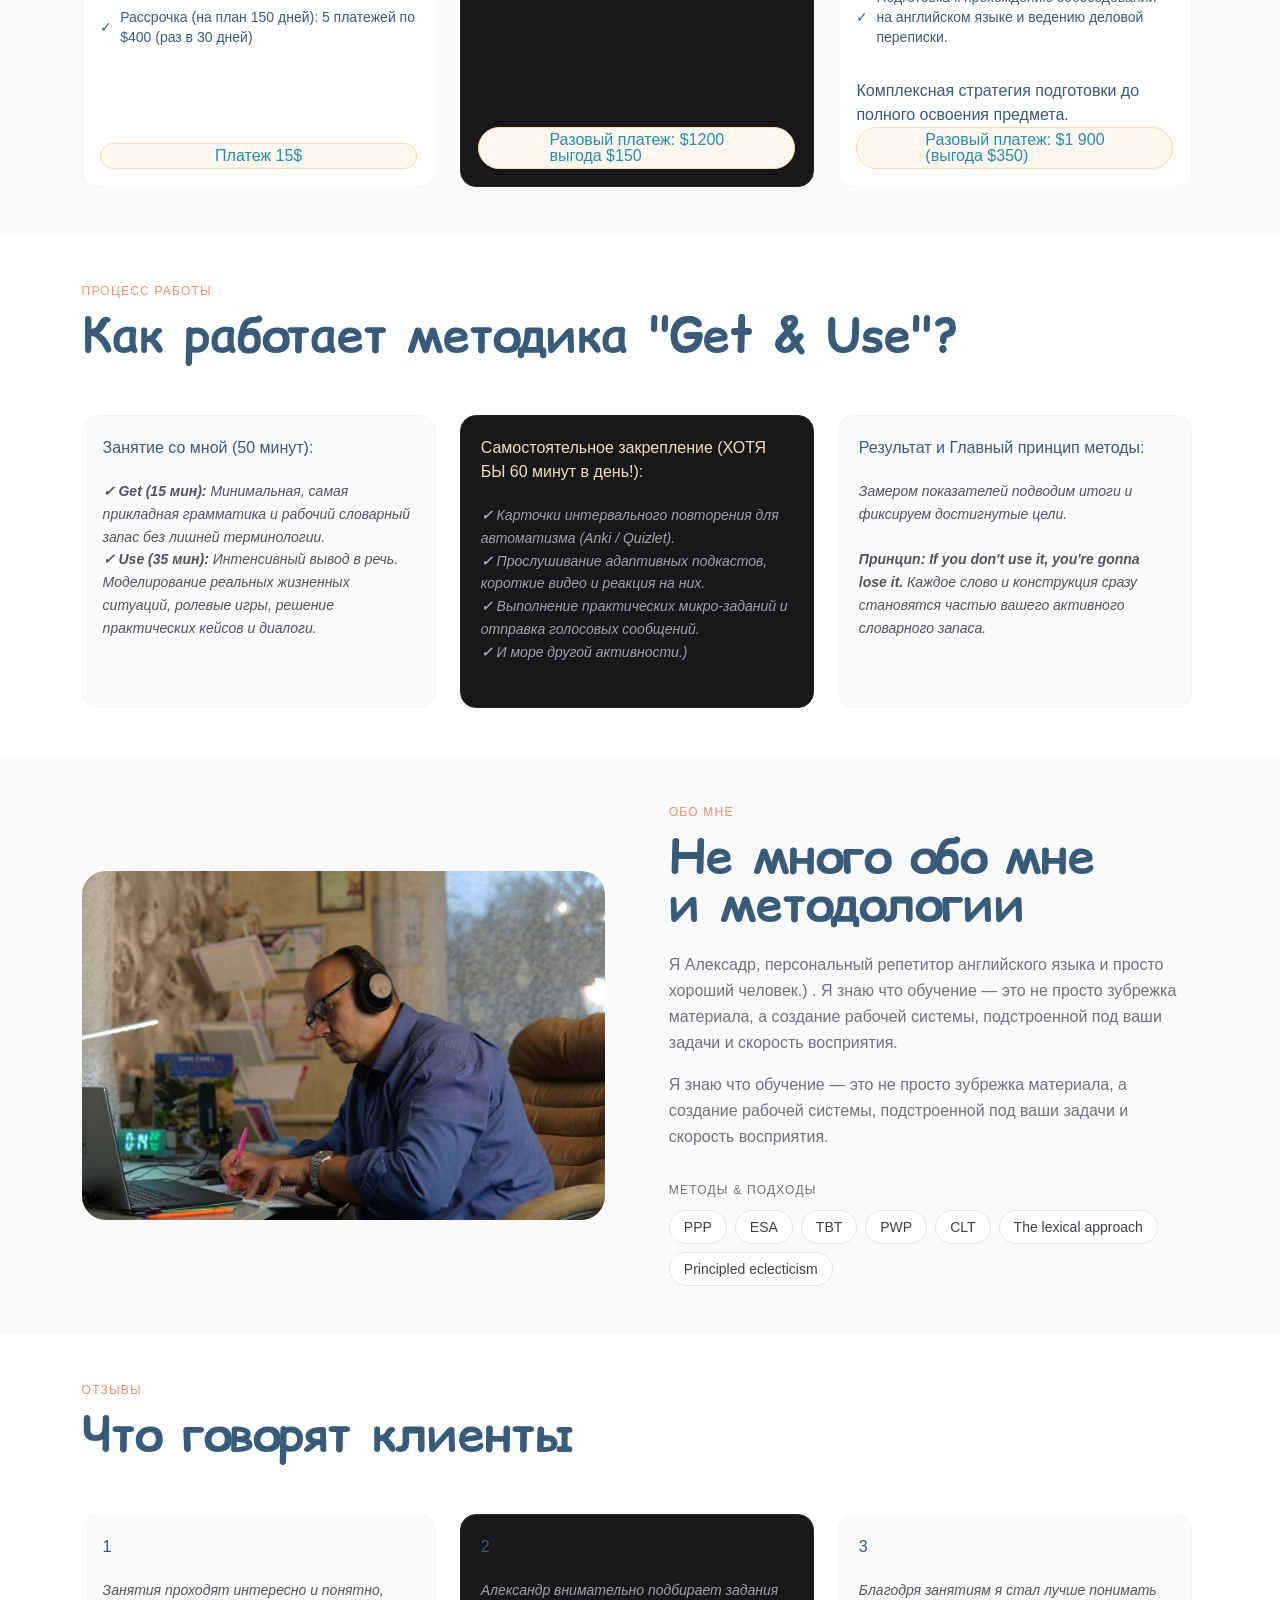
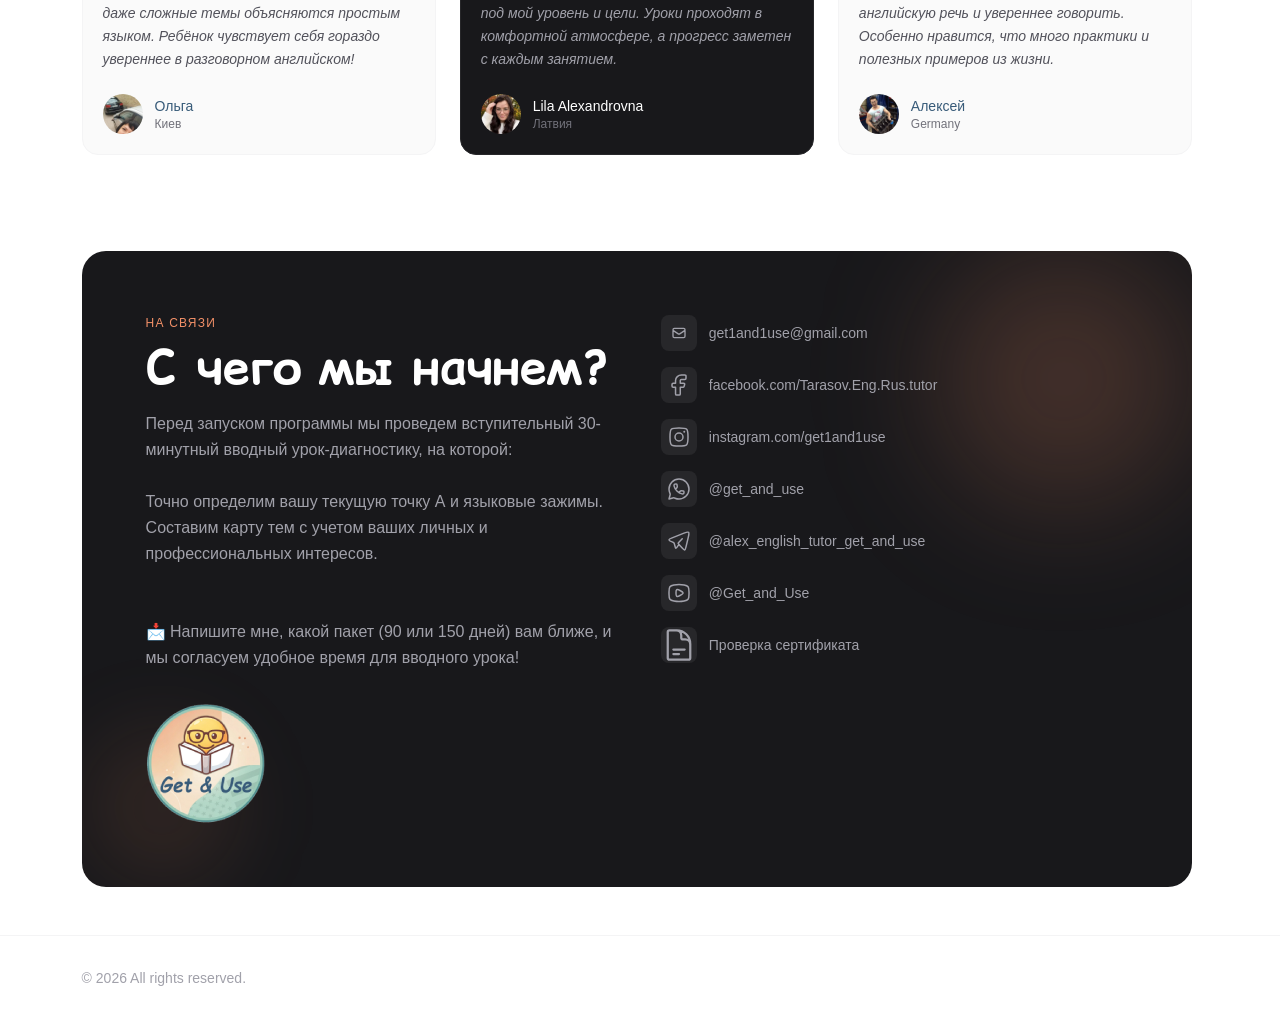
==== commit 7030ea69: "images relativity changed" ====
--- a/index.html
+++ b/index.html
@@ -81,9 +81,18 @@
   --tw-backdrop-hue-rotate: ;--tw-backdrop-invert: ;--tw-backdrop-opacity: ;--tw-backdrop-saturate: ;
   --tw-backdrop-sepia: ;--tw-contain-size: ;--tw-contain-layout: ;--tw-contain-paint: ;--tw-contain-style: }
   ::backdrop{--tw-border-spacing-x:0;--tw-border-spacing-y:0;--tw-translate-x:0;--tw-translate-y:0;--tw-rotate:0;--tw-skew-x:0;--tw-skew-y:0;--tw-scale-x:1;--tw-scale-y:1;--tw-pan-x: ;--tw-pan-y: ;--tw-pinch-zoom: ;--tw-scroll-snap-strictness:proximity;--tw-gradient-from-position: ;--tw-gradient-via-position: ;--tw-gradient-to-position: ;--tw-ordinal: ;--tw-slashed-zero: ;--tw-numeric-figure: ;--tw-numeric-spacing: ;--tw-numeric-fraction: ;--tw-ring-inset: ;--tw-ring-offset-width:0px;--tw-ring-offset-color:#fff;--tw-ring-color:rgb(59 130 246 / 0.5);--tw-ring-offset-shadow:0 0 #0000;--tw-ring-shadow:0 0 #0000;--tw-shadow:0 0 #0000;--tw-shadow-colored:0 0 #0000;--tw-blur: ;--tw-brightness: ;--tw-contrast: ;--tw-grayscale: ;--tw-hue-rotate: ;--tw-invert: ;--tw-saturate: ;--tw-sepia: ;--tw-drop-shadow: ;--tw-backdrop-blur: ;--tw-backdrop-brightness: ;--tw-backdrop-contrast: ;--tw-backdrop-grayscale: ;--tw-backdrop-hue-rotate: ;--tw-backdrop-invert: ;--tw-backdrop-opacity: ;--tw-backdrop-saturate: ;--tw-backdrop-sepia: ;--tw-contain-size: ;--tw-contain-layout: ;--tw-contain-paint: ;--tw-contain-style: }*,::after,::before{box-sizing:border-box;border-width:0;border-style:solid;border-color:#e5e7eb}::after,::before{--tw-content:''}:host,html{line-height:1.5;-webkit-text-size-adjust:100%;-moz-tab-size:4;tab-size:4;font-family:ui-sans-serif, system-ui, sans-serif, "Apple Color Emoji", "Segoe UI Emoji", "Segoe UI Symbol", "Noto Color Emoji";
-  font-feature-settings:normal;font-variation-settings:normal;-webkit-tap-highlight-color:transparent}body{margin:0;line-height:inherit}hr{height:0;color:inherit;border-top-width:1px}abbr:where([title]){-webkit-text-decoration:underline dotted;text-decoration:underline dotted}h1,h2,h3,h4,h5,h6{font-size:inherit;font-weight:inherit}a{color:inherit;text-decoration:inherit}b,strong{font-weight:bolder}code,kbd,pre,samp{font-family:ui-monospace, SFMono-Regular, Menlo, Monaco, Consolas, "Liberation Mono", "Courier New", monospace;font-feature-settings:normal;font-variation-settings:normal;font-size:1em}small{font-size:80%}sub,sup{font-size:75%;line-height:0;position:relative;vertical-align:baseline}sub{bottom:-.25em}sup{top:-.5em}table{text-indent:0;border-color:inherit;border-collapse:collapse}button,input,optgroup,select,textarea{font-family:inherit;font-feature-settings:inherit;font-variation-settings:inherit;font-size:100%;font-weight:inherit;line-height:inherit;letter-spacing:inherit;color:inherit;margin:0;padding:0}button,select{text-transform:none}button,input:where([type=button]),input:where([type=reset]),input:where([type=submit]){-webkit-appearance:button;background-color:transparent;background-image:none}:-moz-focusring{outline:auto}:-moz-ui-invalid{box-shadow:none}progress{vertical-align:baseline}::-webkit-inner-spin-button,::-webkit-outer-spin-button{height:auto}[type=search]{-webkit-appearance:textfield;outline-offset:-2px}::-webkit-search-decoration{-webkit-appearance:none}::-webkit-file-upload-button{-webkit-appearance:button;font:inherit}summary{display:list-item}blockquote,dd,dl,figure,h1,h2,h3,h4,h5,h6,hr,p,pre{margin:0}fieldset{margin:0;padding:0}legend{padding:0}menu,ol,ul{list-style:none;margin:0;padding:0}dialog{padding:0}textarea{resize:vertical}input::placeholder,textarea::placeholder{opacity:1;color:#9ca3af}[role=button],button{cursor:pointer}:disabled{cursor:default}audio,canvas,embed,iframe,img,object,svg,video{display:block;vertical-align:middle}img,video{max-width:100%;height:auto}[hidden]:where(:not([hidden=until-found])){display:none}.pointer-events-none{pointer-events:none}.fixed{position:fixed}.absolute{position:absolute}.relative{position:relative}.inset-x-0{left:0px;right:0px}.-bottom-4{bottom:-1rem}.-left-4{left:-1rem}.bottom-1\/4{bottom:25%}.left-0{left:0px}.right-0{right:0px}.top-0{top:0px}.top-1\/4{top:25%}.bottom-0{bottom:0px}.z-10{z-index:10}.z-50{z-index:50}.order-1{order:1}.order-2{order:2}.mx-auto{margin-left:auto;margin-right:auto}.mb-1\.5{margin-bottom:0.375rem}.mb-10{margin-bottom:2.5rem}.mb-14{margin-bottom:3.5rem}.mb-2{margin-bottom:0.5rem}.mb-3{margin-bottom:0.75rem}.mb-4{margin-bottom:1rem}.mb-5{margin-bottom:1.25rem}.mb-6{margin-bottom:1.5rem}.mb-8{margin-bottom:2rem}.mt-1{margin-top:0.25rem}.mt-14{margin-top:3.5rem}.block{display:block}.flex{display:flex}.inline-flex{display:inline-flex}.grid{display:grid}.hidden{display:none}.aspect-square{aspect-ratio:1 / 1}.h-12{height:3rem}.h-16{height:4rem}.h-3\.5{height:0.875rem}.h-4{height:1rem}.h-48{height:12rem}.h-6{height:1.5rem}.h-64{height:16rem}.h-72{height:18rem}.h-9{height:2.25rem}.h-96{height:24rem}.h-full{height:100%}.h-10{height:2.5rem}.h-40{height:10rem}.h-44{height:11rem}.min-h-screen{min-height:100vh}.w-12{width:3rem}.w-3\.5{width:0.875rem}.w-4{width:1rem}.w-6{width:1.5rem}.w-64{width:16rem}.w-72{width: 25rem}.w-9{width:2.25rem}.w-96{width:24rem}.w-full{width:100%}.w-10{width:2.5rem}.w-40{width:10rem}.max-w-6xl{max-width:72rem}.max-w-md{max-width:28rem}.max-w-sm{max-width:24rem}.shrink-0{flex-shrink:0}.resize-none{resize:none}.flex-col{flex-direction:column}.flex-wrap{flex-wrap:wrap}.items-start{align-items:flex-start}.items-center{align-items:center}.justify-center{justify-content:center}.justify-between{justify-content:space-between}.gap-0\.5{gap:0.125rem}.gap-1\.5{gap:0.375rem}.gap-12{gap:3rem}.gap-16{gap:4rem}.gap-2{gap:0.5rem}.gap-3{gap:0.75rem}.gap-4{gap:1rem}.gap-6{gap:1.5rem}.gap-8{gap:2rem}.self-start{align-self:flex-start}.overflow-hidden{overflow:hidden}.scroll-smooth{scroll-behavior:smooth}.rounded-2xl{border-radius:1rem}.rounded-3xl{border-radius:1.5rem}.rounded-full{border-radius:9999px}.rounded-xl{border-radius:0.75rem}.rounded-lg{border-radius:0.5rem}.border{border-width:1px}.border-t{border-top-width:1px}.border-orange-200{--tw-border-opacity:1;border-color:rgb(254 215 170 / var(--tw-border-opacity, 1))}.border-zinc-100{--tw-border-opacity:1;border-color:rgb(244 244 245 / var(--tw-border-opacity, 1))}.border-zinc-200{--tw-border-opacity:1;border-color:rgb(228 228 231 / var(--tw-border-opacity, 1))}.border-zinc-300{--tw-border-opacity:1;border-color:rgb(212 212 216 / var(--tw-border-opacity, 1))}.border-zinc-800{--tw-border-opacity:1;border-color:rgb(39 39 42 / var(--tw-border-opacity, 1))}.border-zinc-700{--tw-border-opacity:1;border-color:rgb(63 63 70 / var(--tw-border-opacity, 1))}
-  .bg-accent{--tw-bg-opacity:1;background-color:rgb(242 144 104 / var(--tw-bg-opacity, 1))}.bg-accent\/10{background-color:rgb(242 144 104 / 0.1)}.bg-orange-50{--tw-bg-opacity:1;background-color:rgb(255 247 237 / var(--tw-bg-opacity, 1))}.bg-white{--tw-bg-opacity:1;background-color:rgb(255 255 255 / var(--tw-bg-opacity, 1))}.bg-zinc-100{--tw-bg-opacity:1;background-color:rgb(244 244 245 / var(--tw-bg-opacity, 1))}.bg-zinc-200{--tw-bg-opacity:1;background-color:rgb(228 228 231 / var(--tw-bg-opacity, 1))}.bg-zinc-200\/50{background-color:rgb(228 228 231 / 0.5)}.bg-zinc-50{--tw-bg-opacity:1;background-color:rgb(250 250 250 / var(--tw-bg-opacity, 1))}.bg-zinc-800{--tw-bg-opacity:1;background-color:rgb(39 39 42 / var(--tw-bg-opacity, 1))}.bg-zinc-900{--tw-bg-opacity:1;background-color:rgb(24 24 27 / var(--tw-bg-opacity, 1))}.bg-accent\/20{background-color:rgb(242 144 104 / 0.2)}.fill-current{fill:currentColor}.p-6{padding:1.5rem}.p-7{padding:1.75rem}.p-8{padding:2rem}.p-10{padding:2.5rem}.px-3{padding-left:0.75rem;padding-right:0.75rem}.px-3\.5{padding-left:0.875rem;padding-right:0.875rem}.px-4{padding-left:1rem;padding-right:1rem}
-  .px-5{padding-left:1.25rem;padding-right:1.25rem}.px-6{padding-left:1.5rem;padding-right:1.5rem}.px-7{padding-left:1.75rem;padding-right:1.75rem}.py-1{padding-top:0.25rem;padding-bottom:0.25rem}.py-1\.5{padding-top:0.375rem;padding-bottom:0.375rem}.py-2{padding-top:0.5rem;padding-bottom:0.5rem}.py-2\.5{padding-top:0.625rem;padding-bottom:0.625rem}.py-24{padding-top:6rem;padding-bottom:6rem}.py-3\.5{padding-top:0.875rem;padding-bottom:0.875rem}.py-5{padding-top:1.25rem;padding-bottom:1.25rem}.px-2\.5{padding-left:0.625rem;padding-right:0.625rem}.py-3{padding-top:0.75rem;padding-bottom:0.75rem}.py-8{padding-top:2rem;padding-bottom:2rem}.pt-16{padding-top:4rem}.pt-2{padding-top:0.5rem}
+  font-feature-settings:normal;font-variation-settings:normal;-webkit-tap-highlight-color:transparent}body{margin:0;line-height:inherit}hr{height:0;color:inherit;border-top-width:1px}abbr:where([title]){-webkit-text-decoration:underline dotted;text-decoration:underline dotted}h1,h2,h3,h4,h5,h6{font-size:inherit;font-weight:inherit}a{color:inherit;text-decoration:inherit}b,strong{font-weight:bolder}code,kbd,pre,samp{font-family:ui-monospace, SFMono-Regular, Menlo, Monaco, Consolas, "Liberation Mono", "Courier New", monospace;font-feature-settings:normal;font-variation-settings:normal;font-size:1em}small{font-size:80%}sub,sup{font-size:75%;line-height:0;position:relative;vertical-align:baseline}sub{bottom:-.25em}sup{top:-.5em}table{text-indent:0;border-color:inherit;border-collapse:collapse}button,input,optgroup,select,textarea{font-family:inherit;font-feature-settings:inherit;font-variation-settings:inherit;font-size:100%;font-weight:inherit;line-height:inherit;letter-spacing:inherit;color:inherit;margin:0;padding:0}button,select{text-transform:none}button,input:where([type=button]),input:where([type=reset]),input:where([type=submit]){-webkit-appearance:button;background-color:transparent;background-image:none}:-moz-focusring{outline:auto}:-moz-ui-invalid{box-shadow:none}progress{vertical-align:baseline}::-webkit-inner-spin-button,::-webkit-outer-spin-button{height:auto}[type=search]{-webkit-appearance:textfield;outline-offset:-2px}::-webkit-search-decoration{-webkit-appearance:none}::-webkit-file-upload-button{-webkit-appearance:button;font:inherit}summary{display:list-item}blockquote,dd,dl,figure,h1,h2,h3,h4,h5,h6,hr,p,pre{margin:0}fieldset{margin:0;padding:0}legend{padding:0}menu,ol,ul{list-style:none;margin:0;padding:0}dialog{padding:0}textarea{resize:vertical}input::placeholder,textarea::placeholder{opacity:1;color:#9ca3af}[role=button],button{cursor:pointer}:disabled{cursor:default}audio,canvas,embed,iframe,img,object,svg,video{display:block;vertical-align:middle}img,video{max-width:100%;height:auto}[hidden]:where(:not([hidden=until-found])){display:none}.pointer-events-none{pointer-events:none}.fixed{position:fixed}.absolute{position:absolute}.relative{position:relative}.inset-x-0{left:0px;right:0px}.-bottom-4{bottom:-1rem}.-left-4{left:-1rem}.bottom-1\/4{bottom:25%}.left-0{left:0px}.right-0{right:0px}.top-0{top:0px}.top-1\/4{top:25%}.bottom-0{bottom:0px}.z-10{z-index:10}.z-50{z-index:50}.order-1{order:1}.order-2{order:2}.mx-auto{margin-left:auto;margin-right:auto}.mb-1\.5{margin-bottom:0.375rem}.mb-10{margin-bottom:2.5rem}.mb-14{margin-bottom:3.5rem}.mb-2{margin-bottom:0.5rem}.mb-3{margin-bottom:0.75rem}.mb-4{margin-bottom:1rem}.mb-5{margin-bottom:1.25rem}.mb-6{margin-bottom:1.5rem}.mb-8{margin-bottom:2rem}.mt-1{margin-top:0.25rem}.mt-14{margin-top:3.5rem}.block{display:block}.flex{display:flex}.inline-flex{display:inline-flex}.grid{display:grid}.hidden{display:none}.aspect-square{aspect-ratio:1 / 1}.h-12{height:3rem}.h-16{height:4rem}.h-3\.5{height:0.875rem}.h-4{height:1rem}.h-48{height:12rem}.h-6{height:1.5rem}.h-64{height:16rem}.h-72{height:18rem}.h-9{height:2.25rem}.h-96{height:24rem}.h-full{height:100%}.h-10{height:2.5rem}.h-40{height:10rem}.h-44{height:11rem}.min-h-screen{min-height:100vh}.w-12{width:3rem}.w-3\.5{width:0.875rem}.w-4{width:1rem}.w-6{width:1.5rem}.w-64{width:16rem}
+  .w-72{width: 25rem}
+  .w-9{width:2.25rem}
+  .w-96{width:24rem}.w-full{width:100%}.w-10{width:2.5rem}.w-40{width:10rem}.max-w-6xl{max-width:72rem}.max-w-md{max-width:28rem}.max-w-sm{max-width:24rem}.shrink-0{flex-shrink:0}.resize-none{resize:none}.flex-col{flex-direction:column}.flex-wrap{flex-wrap:wrap}.items-start{align-items:flex-start}.items-center{align-items:center}.justify-center{justify-content:center}.justify-between{justify-content:space-between}.gap-0\.5{gap:0.125rem}.gap-1\.5{gap:0.375rem}.gap-12{gap:3rem}.gap-16{gap:4rem}.gap-2{gap:0.5rem}.gap-3{gap:0.75rem}.gap-4{gap:1rem}.gap-6{gap:1.5rem}.gap-8{gap:2rem}.self-start{align-self:flex-start}.overflow-hidden{overflow:hidden}.scroll-smooth{scroll-behavior:smooth}.rounded-2xl{border-radius:1rem}.rounded-3xl{border-radius:1.5rem}.rounded-full{border-radius:9999px}.rounded-xl{border-radius:0.75rem}.rounded-lg{border-radius:0.5rem}.border{border-width:1px}.border-t{border-top-width:1px}.border-orange-200{--tw-border-opacity:1;border-color:rgb(254 215 170 / var(--tw-border-opacity, 1))}.border-zinc-100{--tw-border-opacity:1;border-color:rgb(244 244 245 / var(--tw-border-opacity, 1))}.border-zinc-200{--tw-border-opacity:1;border-color:rgb(228 228 231 / var(--tw-border-opacity, 1))}.border-zinc-300{--tw-border-opacity:1;border-color:rgb(212 212 216 / var(--tw-border-opacity, 1))}.border-zinc-800{--tw-border-opacity:1;border-color:rgb(39 39 42 / var(--tw-border-opacity, 1))}.border-zinc-700{--tw-border-opacity:1;border-color:rgb(63 63 70 / var(--tw-border-opacity, 1))}
+  .bg-accent{--tw-bg-opacity:1;background-color:rgb(242 144 104 / var(--tw-bg-opacity, 1))}.bg-accent\/10{background-color:rgb(242 144 104 / 0.1)}.bg-orange-50{--tw-bg-opacity:1;background-color:rgb(255 247 237 / var(--tw-bg-opacity, 1))}.bg-white{--tw-bg-opacity:1;background-color:rgb(255 255 255 / var(--tw-bg-opacity, 1))}.bg-zinc-100{--tw-bg-opacity:1;background-color:rgb(244 244 245 / var(--tw-bg-opacity, 1))}.bg-zinc-200{--tw-bg-opacity:1;background-color:rgb(228 228 231 / var(--tw-bg-opacity, 1))}.bg-zinc-200\/50{background-color:rgb(228 228 231 / 0.5)}.bg-zinc-50{--tw-bg-opacity:1;background-color:rgb(250 250 250 / var(--tw-bg-opacity, 1))}.bg-zinc-800{--tw-bg-opacity:1;background-color:rgb(39 39 42 / var(--tw-bg-opacity, 1))}.bg-zinc-900{--tw-bg-opacity:1;background-color:rgb(24 24 27 / var(--tw-bg-opacity, 1))}.bg-accent\/20{background-color:rgb(242 144 104 / 0.2)}.fill-current{fill:currentColor}.p-6{padding:1.5rem}
+  .p-7{padding:1.25rem}
+  .p-8{padding:1.1rem}.p-10{padding:2.5rem}.px-3{padding-left:0.75rem;padding-right:0.75rem}.px-3\.5{padding-left:0.875rem;padding-right:0.875rem}.px-4{padding-left:1rem;padding-right:1rem}
+  .px-5{padding-left:1.1rem;padding-right:1.25rem}
+  .px-6{padding-left:1.1rem;padding-right:1.5rem}
+  .px-7{padding-left:1.25rem;padding-right:1.75rem}.py-1{padding-top:0.25rem;padding-bottom:0.25rem}.py-1\.5{padding-top:0.375rem;padding-bottom:0.375rem}.py-2{padding-top:0.5rem;padding-bottom:0.5rem}.py-2\.5{padding-top:0.625rem;padding-bottom:0.625rem}
+  .py-24{padding-top:3rem;padding-bottom:3rem}
+  .py-3\.5{padding-top:0.875rem;padding-bottom:0.875rem}.py-5{padding-top:1.25rem;padding-bottom:1.25rem}.px-2\.5{padding-left:0.625rem;padding-right:0.625rem}.py-3{padding-top:0.75rem;padding-bottom:0.75rem}.py-8{padding-top:2rem;padding-bottom:2rem}.pt-16{padding-top:4rem}.pt-2{padding-top:0.5rem}
   .pt-8{padding-top:2rem}
   .font-display{font-family:'Comic Relief',sans-serif}
   .text-2xl{font-size:1.5rem;line-height:2rem}.text-3xl{font-size:1.875rem;line-height:2.25rem}.text-4xl{font-size:2.25rem;line-height:2.5rem}.text-5xl{font-size:3rem;line-height:1}.text-lg{font-size:1.125rem;line-height:1.75rem}.text-sm{font-size:0.875rem;line-height:1.25rem}.text-xl{font-size:1.25rem;line-height:1.75rem}.text-xs{font-size:0.75rem;line-height:1rem}.font-bold{font-weight:700}.font-light{font-weight:300}.font-medium{font-weight:500}.uppercase{text-transform:uppercase}.italic{font-style:italic}.leading-\[1\.05\]{line-height:1.05}.leading-relaxed{line-height:1.625}.leading-tight{line-height:1.25}.tracking-tight{letter-spacing:-0.025em}.tracking-widest{letter-spacing:0.1em}.text-accent{--tw-text-opacity:1;color:rgb(242 144 104 / var(--tw-text-opacity, 1))}.text-white{--tw-text-opacity:1;color:rgb(255 255 255 / var(--tw-text-opacity, 1))}
@@ -238,7 +247,7 @@
       </div>
 
       <div class="reveal d2 flex justify-center md:justify-end in">
-        <div class="relative w-72 h-72 md:w-80 md:h-80 lg:w-96 lg:h-96">
+        <div class="relative  h-72 md:w-80 md:h-80 lg:w-96 lg:h-96">
           <div class="pf w-full h-full rounded-3xl">
             <img src="./Website_files/eng_tutor.jpg" alt=" " loading="eager">
           </div>
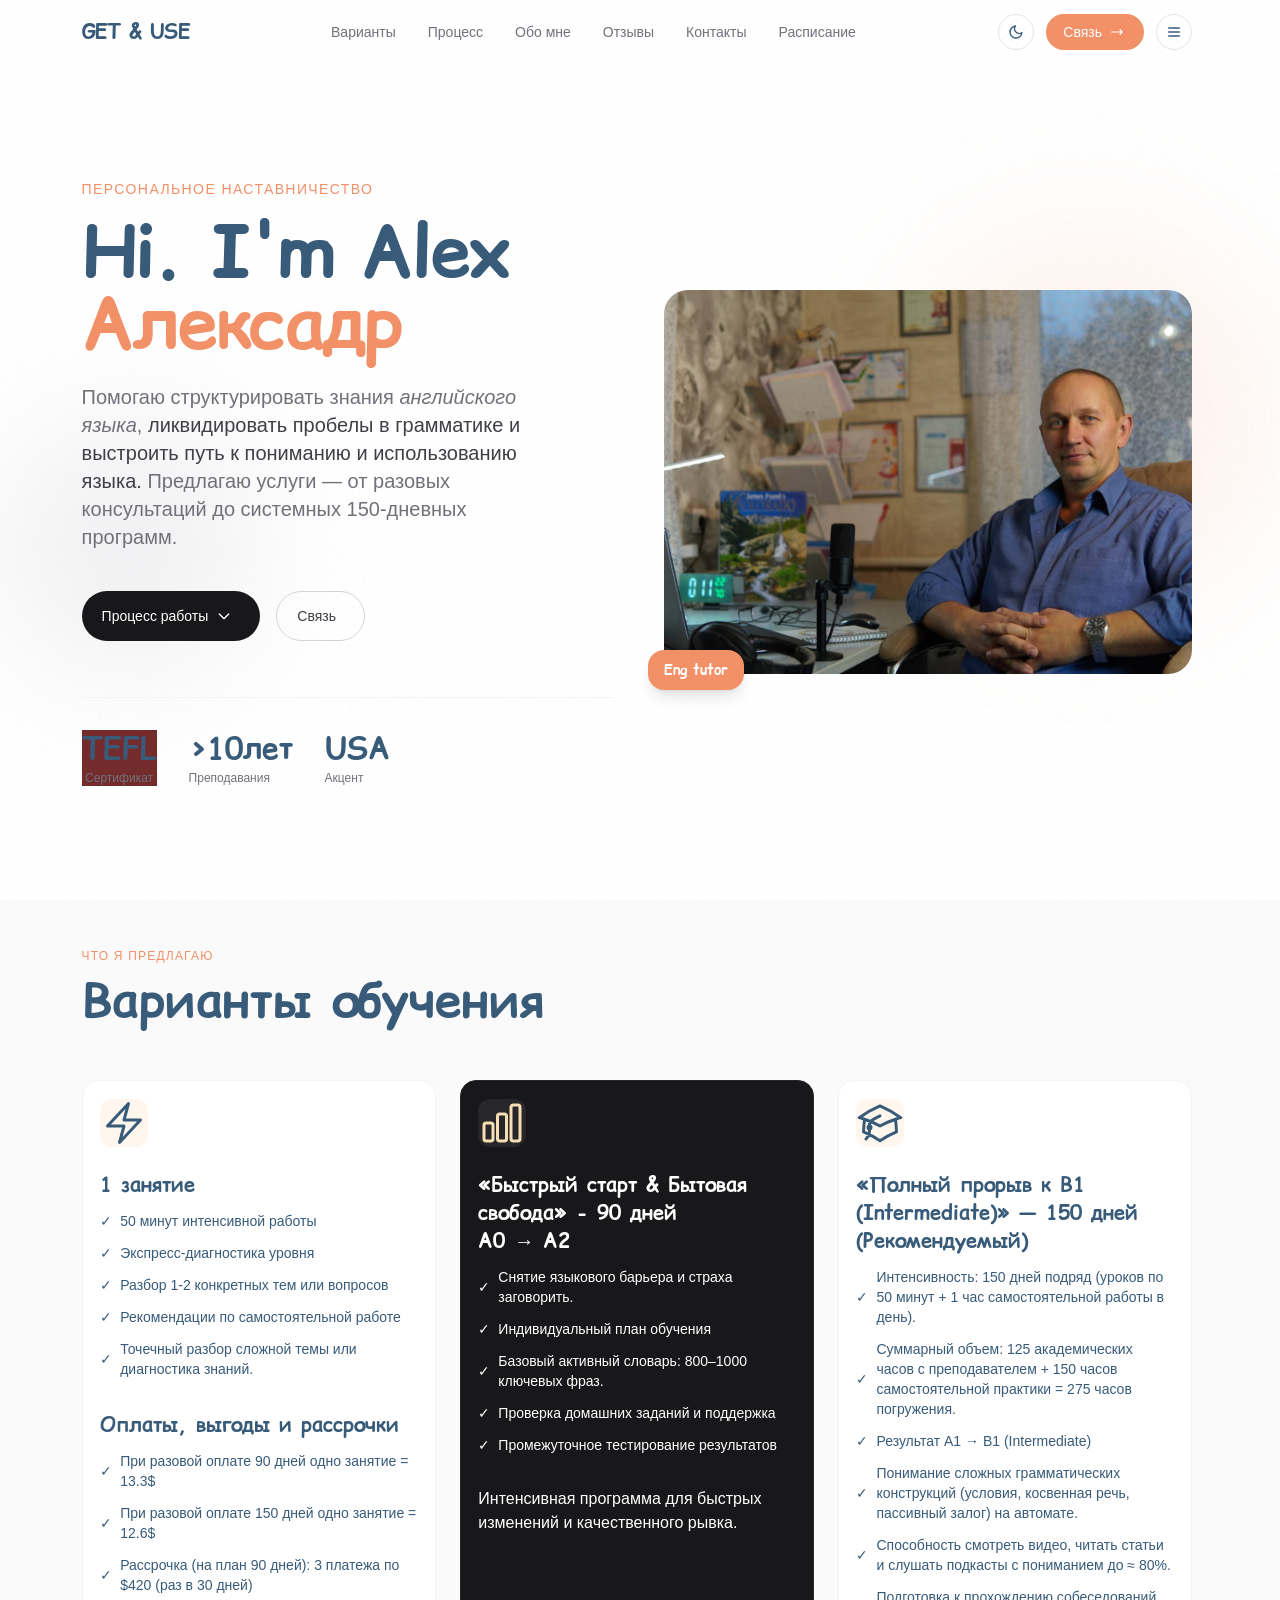
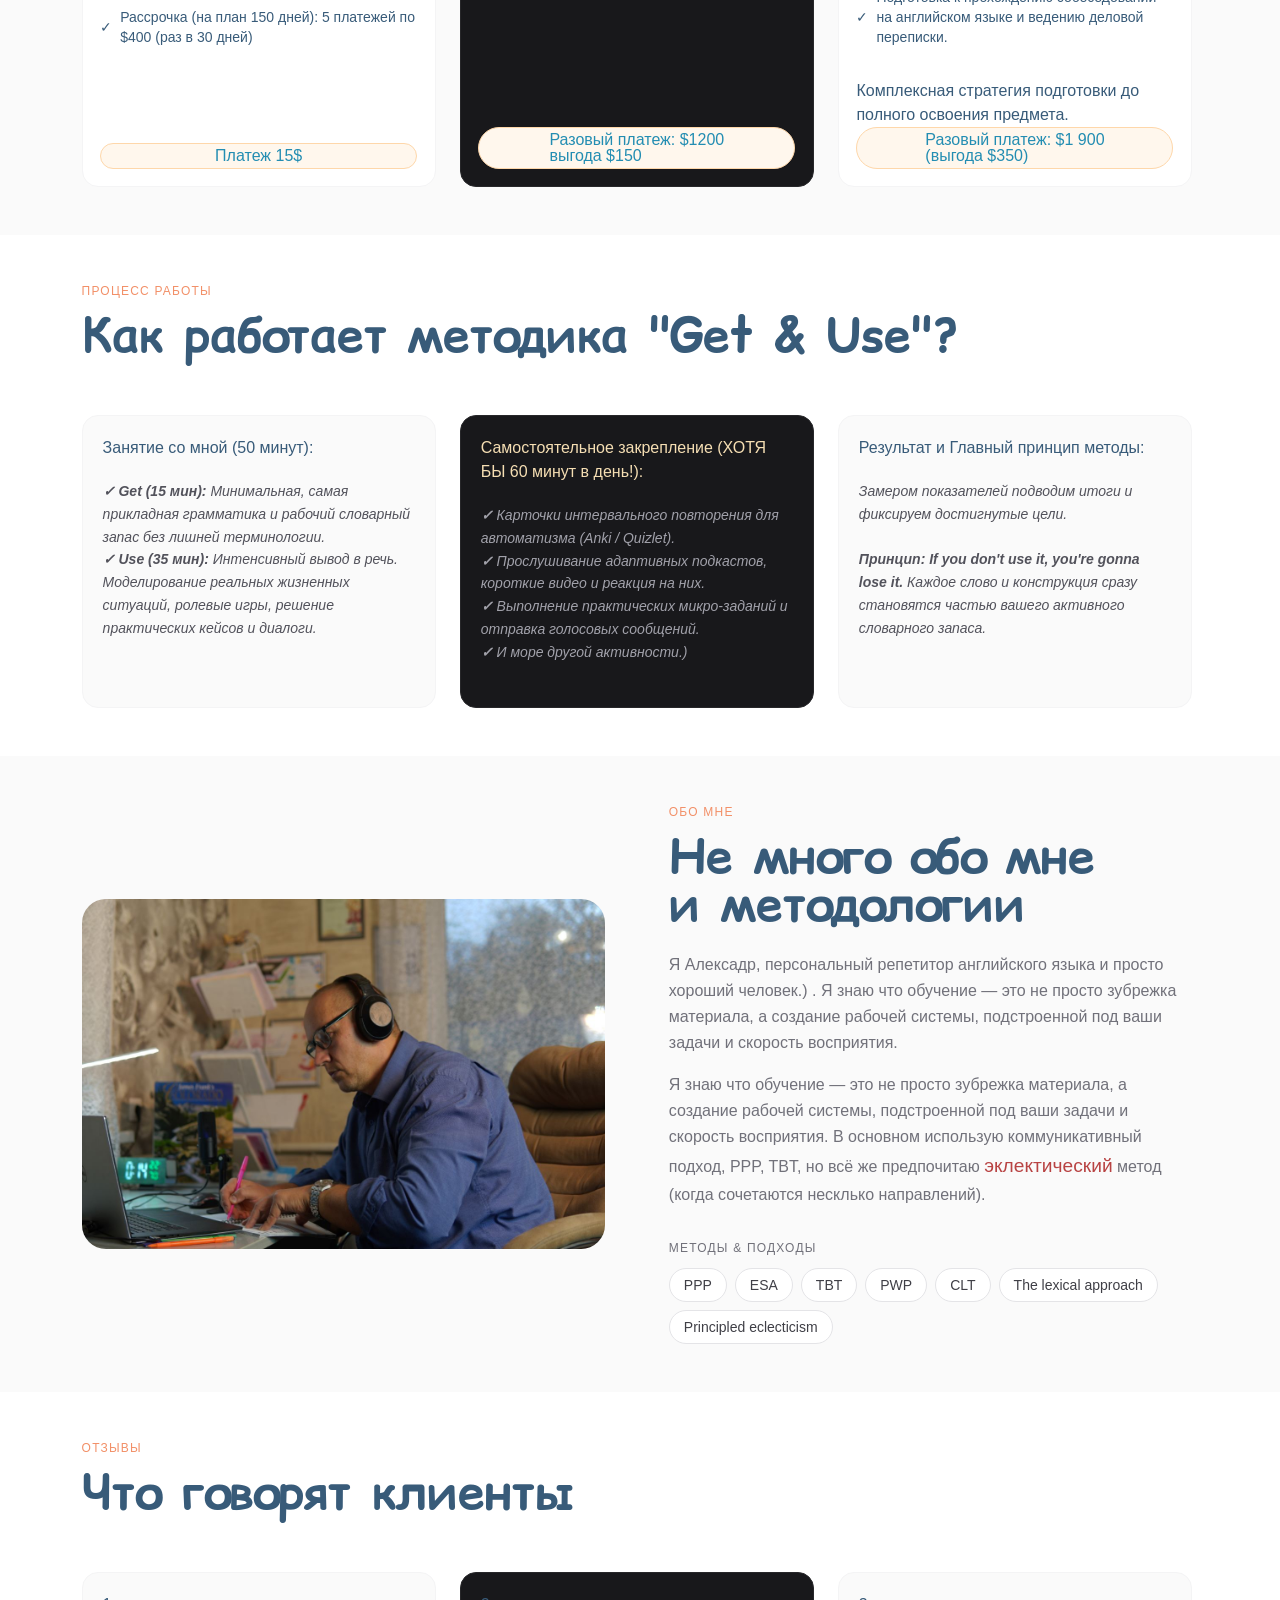
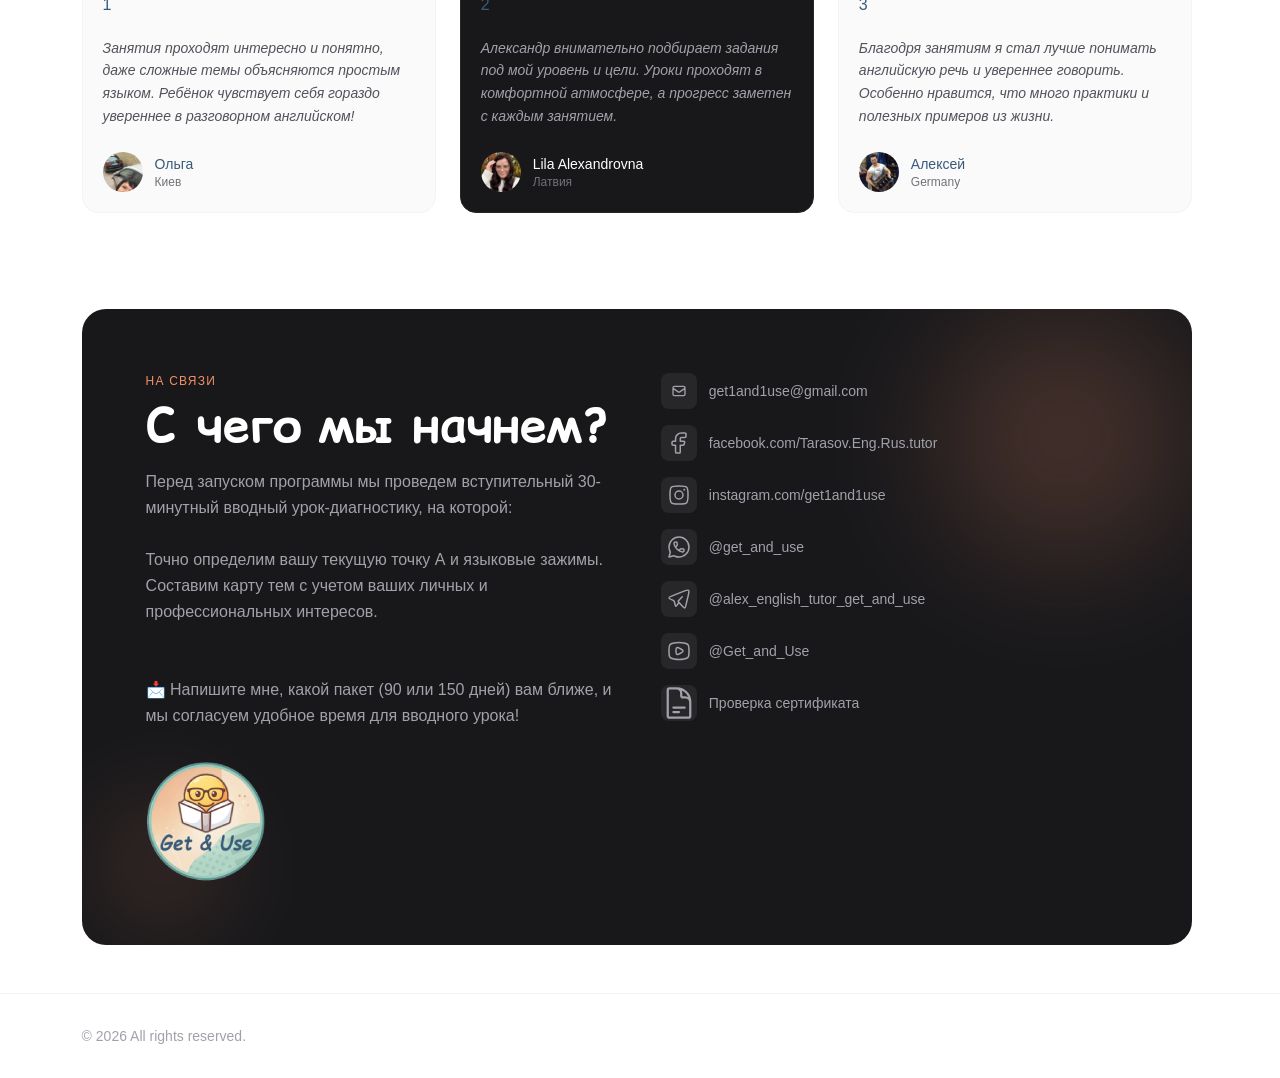
==== commit 0eb77034: "Enhance styles with pulse animation and new link Added pulse animation to elements and updated butto" ====
--- a/index.html
+++ b/index.html
@@ -157,6 +157,20 @@
     color: rgb(35 141 178);
   }
   .wheat{color: wheat; }
+.pulse {
+  background-color: #742b2b;
+  
+  animation: pulse-bg 1.5s ease-in-out infinite alternate;
+}
+
+@keyframes pulse-bg {
+  from {
+    background-color: #1d1717;
+  }
+  to {
+    background-color: #954949;
+  }
+}
 
 </style><style></style></head>
 
@@ -176,6 +190,7 @@
       <li><a href="#about" class="nl text-zinc-500 dark:text-zinc-400 hover:text-zinc-900 dark:hover:text-white transition-colors" :class="s===&#39;about&#39;?&#39;on !text-zinc-900 dark:!text-white&#39;:&#39;&#39;">Обо мне</a></li>
       <li><a href="#reviews" class="nl text-zinc-500 dark:text-zinc-400 hover:text-zinc-900 dark:hover:text-white transition-colors" :class="s===&#39;reviews&#39;?&#39;on !text-zinc-900 dark:!text-white&#39;:&#39;&#39;">Отзывы</a></li>
       <li><a href="#contact" class="nl text-zinc-500 dark:text-zinc-400 hover:text-zinc-900 dark:hover:text-white transition-colors" :class="s===&#39;contact&#39;?&#39;on !text-zinc-900 dark:!text-white&#39;:&#39;&#39;">Контакты</a></li>
+      <li><a href="booking/index.html" class="nl text-zinc-500 dark:text-zinc-400 hover:text-zinc-900 dark:hover:text-white transition-colors" :class="s===&#39;contact&#39;?&#39;on !text-zinc-900 dark:!text-white&#39;:&#39;&#39;">Расписание</a></li>
     </ul>
 
     <div class="flex items-center gap-3">
@@ -226,7 +241,7 @@
           Hi. I'm Alex <span class="text-accent">Алексадр</span>
         </h1>
         <p class="reveal d2 text-lg md:text-xl text-zinc-500 dark:text-zinc-400 font-light leading-relaxed max-w-md mb-10 in">
-          Помогаю структурировать знания <i>английского языка</i>, <strong class="font-medium text-zinc-700 dark:text-zinc-300">ликвидировать пробелы в грамматике и выстроить путь к пониманию и использованию языка.</strong>Предлагаю услуги — от разовых консультаций до системных 150-дневных программ.
+          Помогаю структурировать знания <i>английского языка</i>, <strong class="font-medium text-zinc-700 dark:text-zinc-300">ликвидировать пробелы в грамматике и выстроить путь к пониманию и использованию языка. </strong>Предлагаю услуги — от разовых консультаций до системных 150-дневных программ.
         </p>
         <div class="reveal d3 flex flex-wrap gap-4 in">
           <a href="#work" class="shimmer inline-flex items-center gap-2 bg-zinc-900 dark:bg-white text-white dark:text-zinc-900 font-medium px-7 py-3.5 rounded-full hover:bg-zinc-700 dark:hover:bg-zinc-200 transition-colors text-sm">
@@ -236,7 +251,7 @@
           <a href="#contact" class="inline-flex items-center gap-2 border border-zinc-300 dark:border-zinc-700 text-zinc-700 dark:text-zinc-300 font-medium px-7 py-3.5 rounded-full hover:bg-zinc-50 dark:hover:bg-zinc-900 transition-colors text-sm">Связь</a>
         </div>
         <div class="reveal d4 flex gap-8 mt-14 pt-8 border-t border-zinc-100 dark:border-zinc-900">
-          <button type="button" class="tefl_modal cursor-pointer text-left focus-visible:outline focus-visible:outline-2 focus-visible:outline-offset-4 focus-visible:outline-accent" aria-haspopup="dialog" aria-controls="tefl-dialog">
+          <button type="button" class="tefl_modal cursor-pointer pulse text-left focus-visible:outline focus-visible:outline-2 focus-visible:outline-offset-4 focus-visible:outline-accent" aria-haspopup="dialog" aria-controls="tefl-dialog">
             <p class="font-display font-bold text-3xl text-zinc-900 dark:text-white">TEFL</p>
             <p class="text-xs text-zinc-500 dark:text-zinc-400 mt-1">Сертификат</p>
           </button>
@@ -416,7 +431,7 @@
           Я Алексадр, персональный репетитор английского языка и просто хороший человек.) . Я знаю что обучение — это не просто зубрежка материала, а создание рабочей системы, подстроенной под ваши задачи и скорость восприятия.
         </p>
         <p class="reveal d3 text-zinc-500 dark:text-zinc-400 leading-relaxed mb-8">
-          Я знаю что обучение — это не просто зубрежка материала, а создание рабочей системы, подстроенной под ваши задачи и скорость восприятия.
+          Я знаю что обучение — это не просто зубрежка материала, а создание рабочей системы, подстроенной под ваши задачи и скорость восприятия. В основном использую коммуникативный подход, PPP, TBT, но всё же предпочитаю <big style="color: #b84343;">эклектический</big> метод (когда сочетаются несклько направлений).
         </p>
         <div class="reveal d4">
           <p class="text-xs font-medium text-zinc-500 dark:text-zinc-400 uppercase tracking-widest mb-3">методы &amp; подходы</p>
@@ -745,4 +760,4 @@
 
 
 
-</body></html>+</body></html>
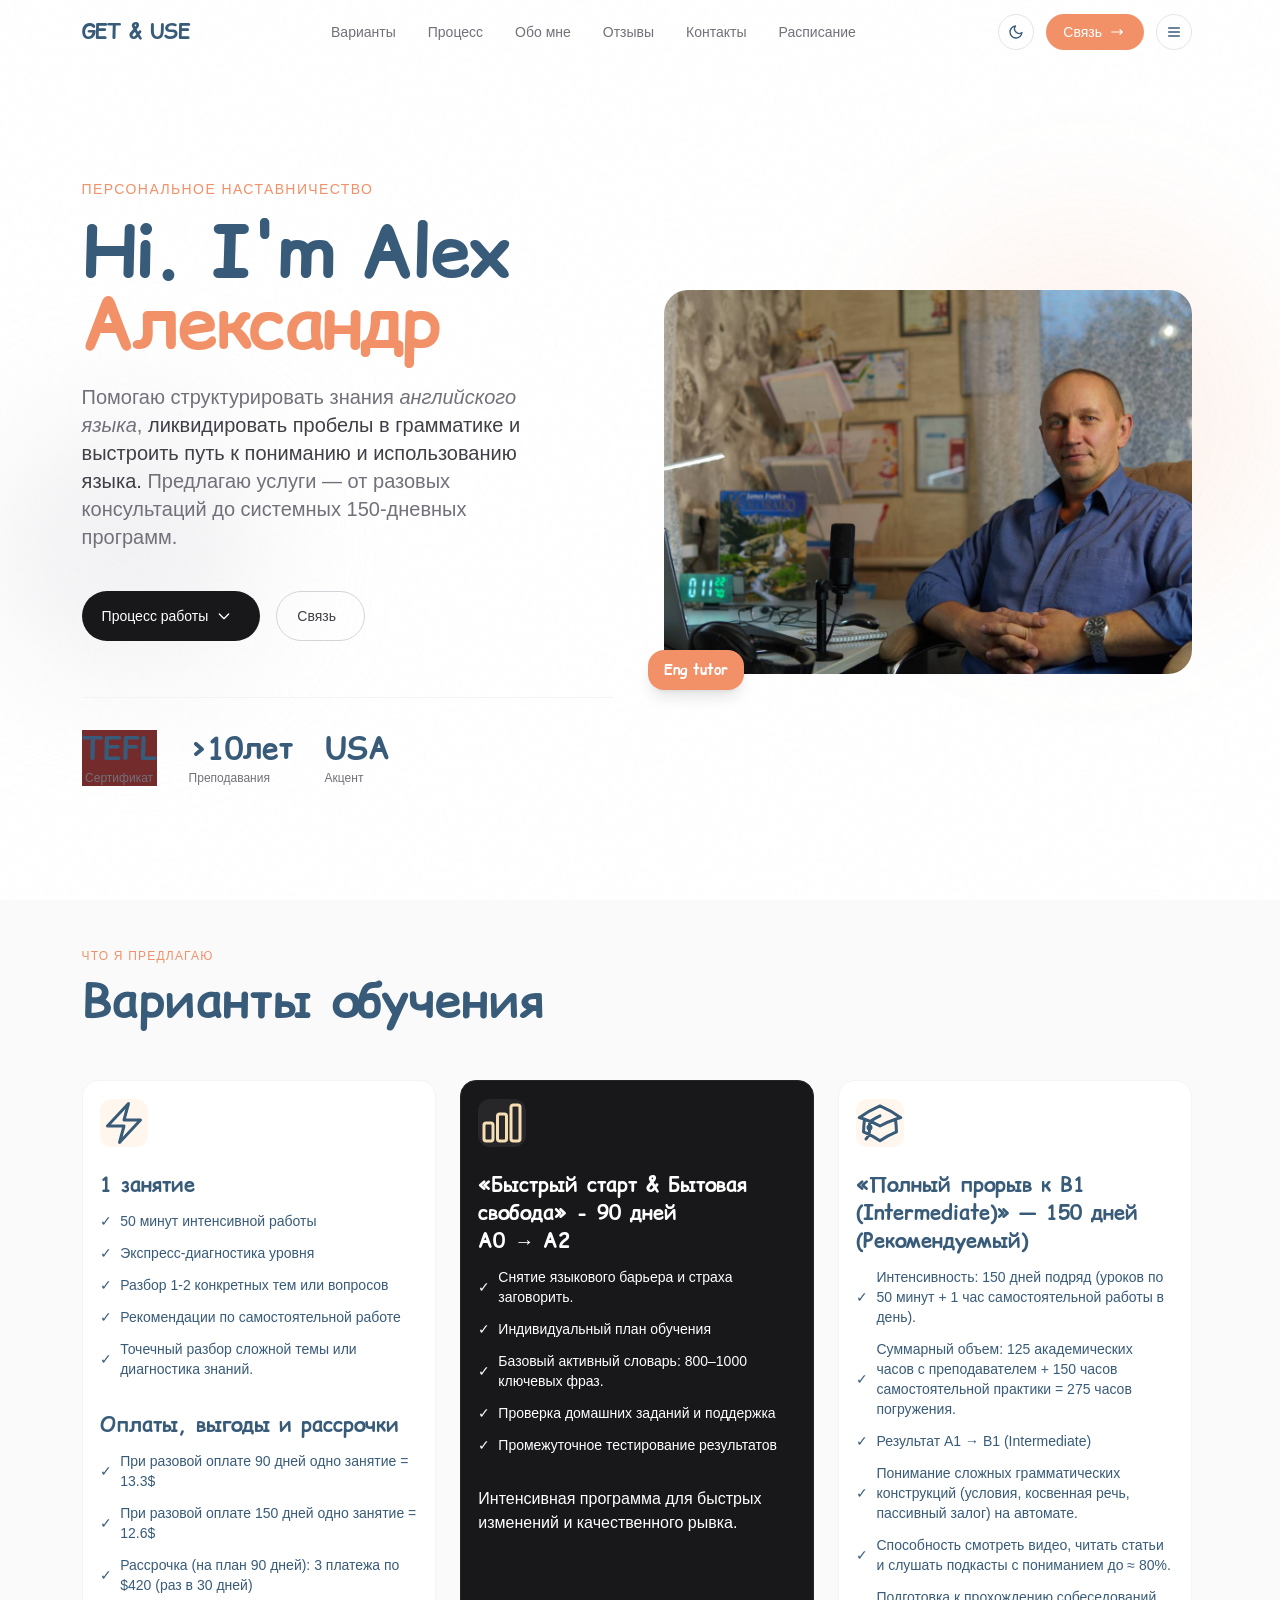
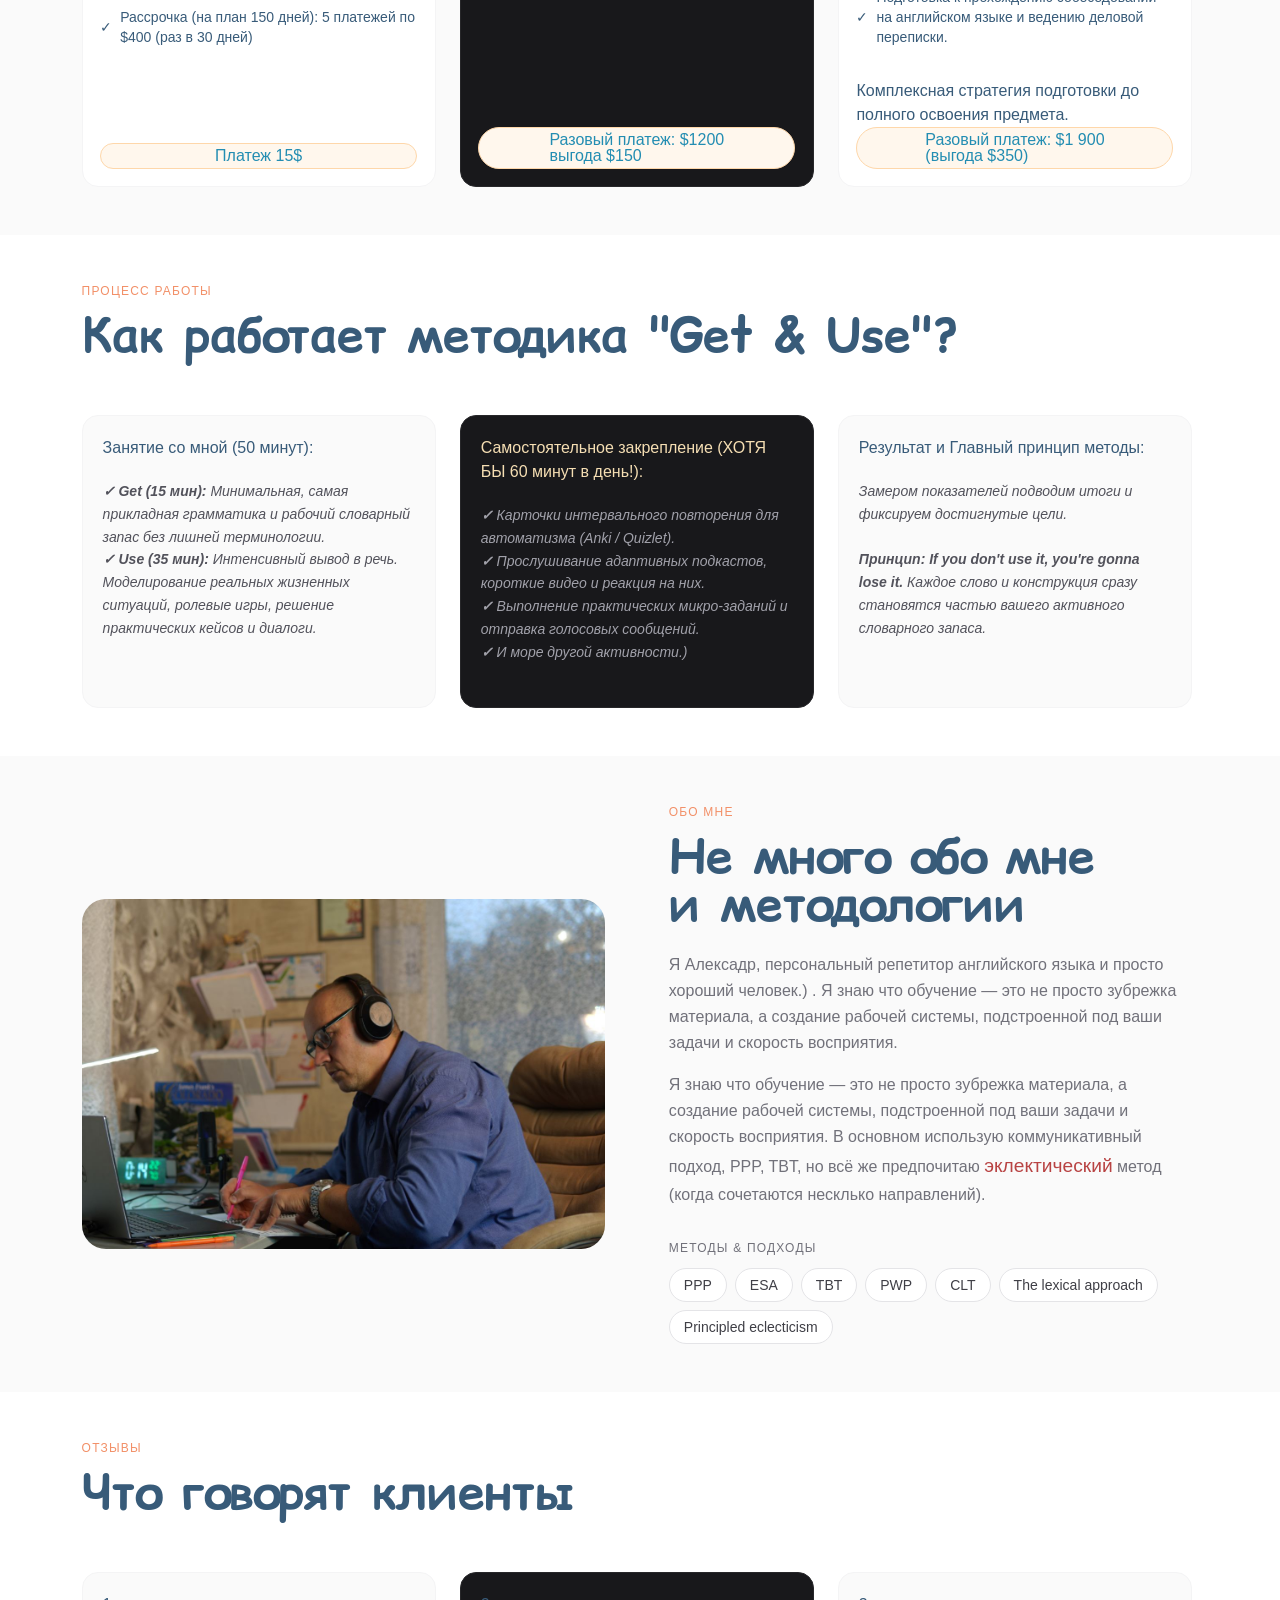
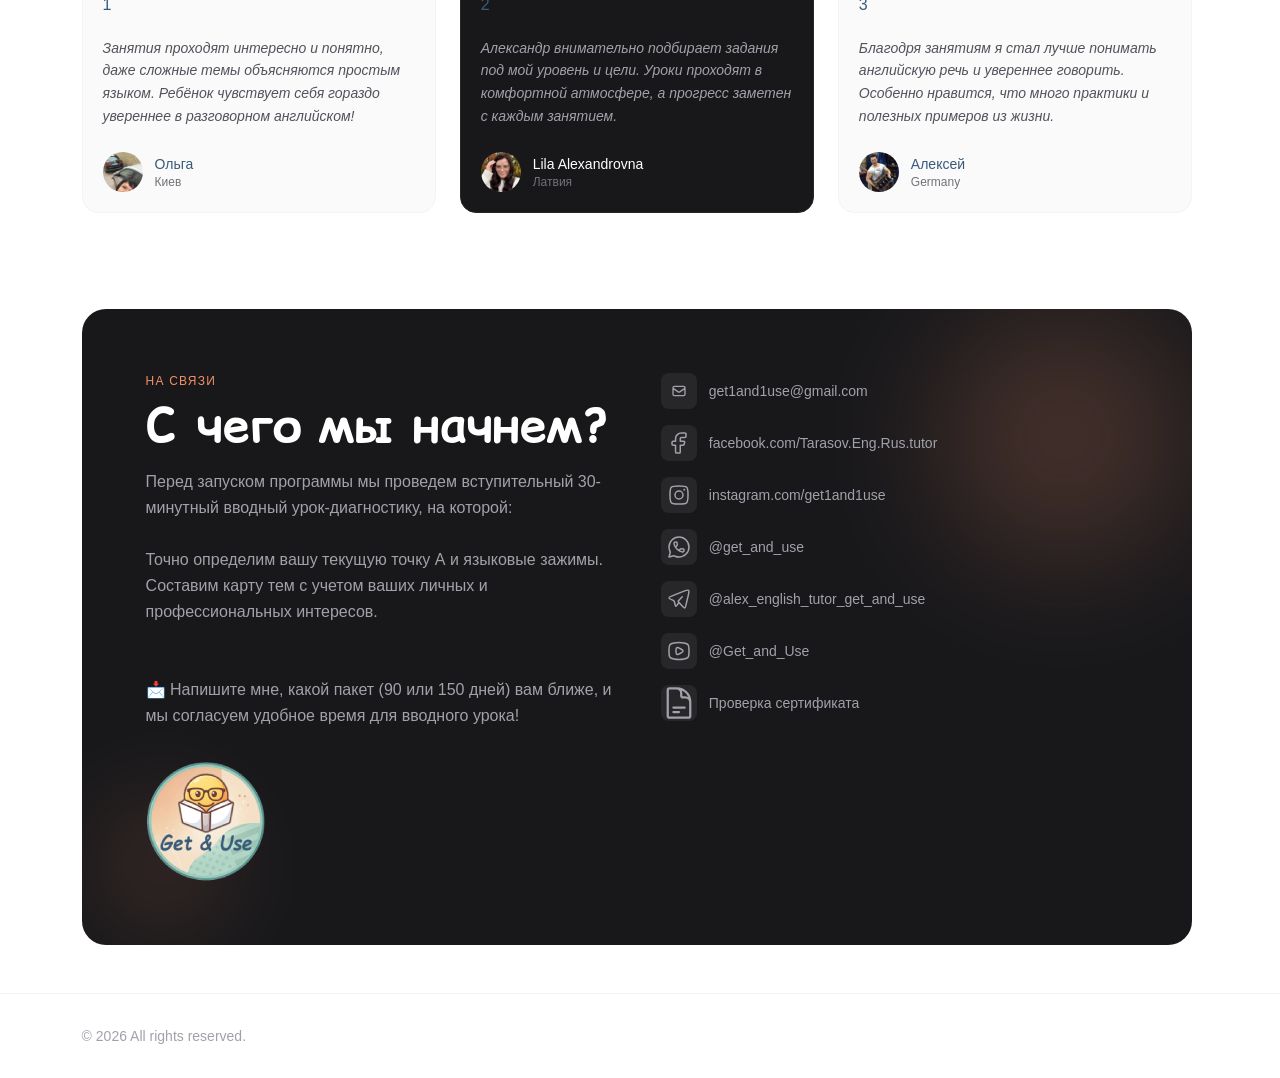
==== commit c1ae48dc: "Correct spelling of 'Александр' in index.html" ====
--- a/index.html
+++ b/index.html
@@ -238,7 +238,7 @@
       <div>
         <p class="reveal text-sm font-medium text-accent tracking-widest uppercase mb-4 in">Персональное наставничество</p>
         <h1 class="reveal d1 font-display font-bold text-5xl md:text-6xl lg:text-7xl leading-[1.05] tracking-tight text-zinc-900 dark:text-white mb-6 in">
-          Hi. I'm Alex <span class="text-accent">Алексадр</span>
+          Hi. I'm Alex <span class="text-accent">Александр</span>
         </h1>
         <p class="reveal d2 text-lg md:text-xl text-zinc-500 dark:text-zinc-400 font-light leading-relaxed max-w-md mb-10 in">
           Помогаю структурировать знания <i>английского языка</i>, <strong class="font-medium text-zinc-700 dark:text-zinc-300">ликвидировать пробелы в грамматике и выстроить путь к пониманию и использованию языка. </strong>Предлагаю услуги — от разовых консультаций до системных 150-дневных программ.
